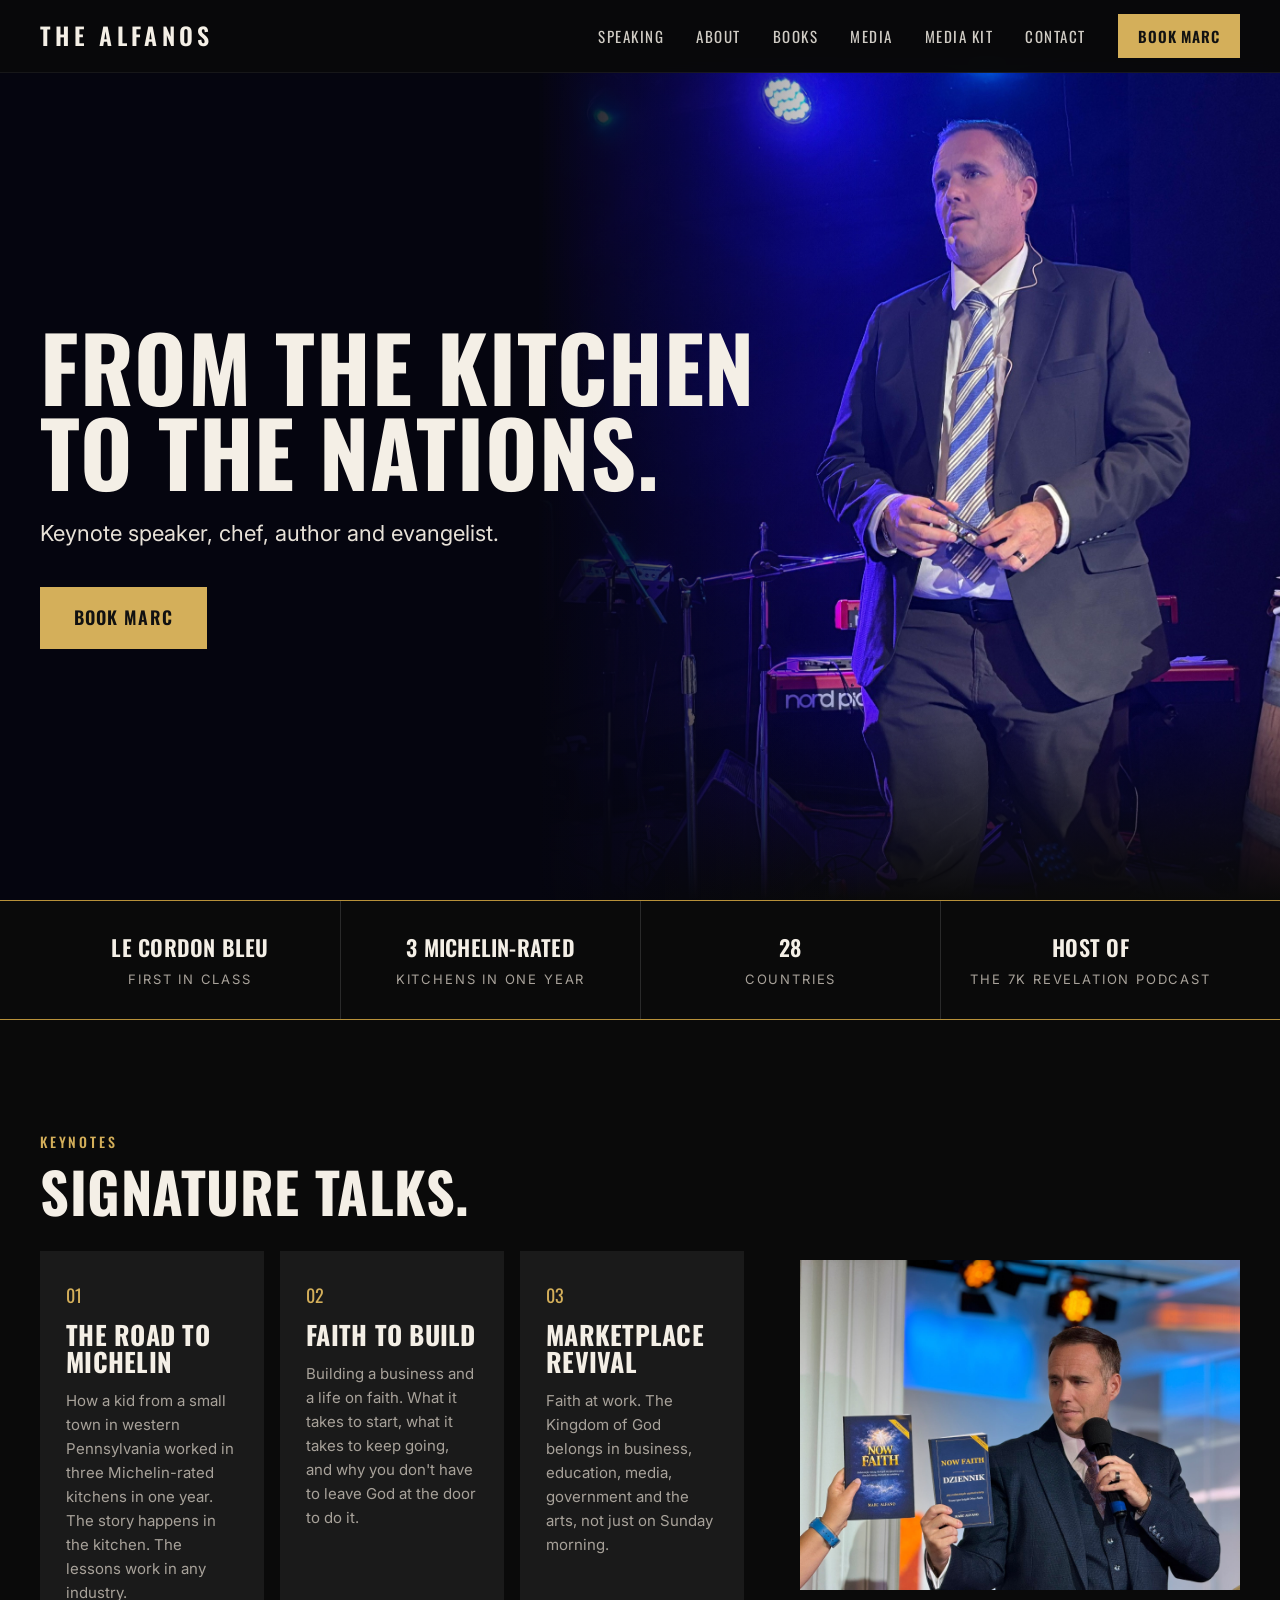
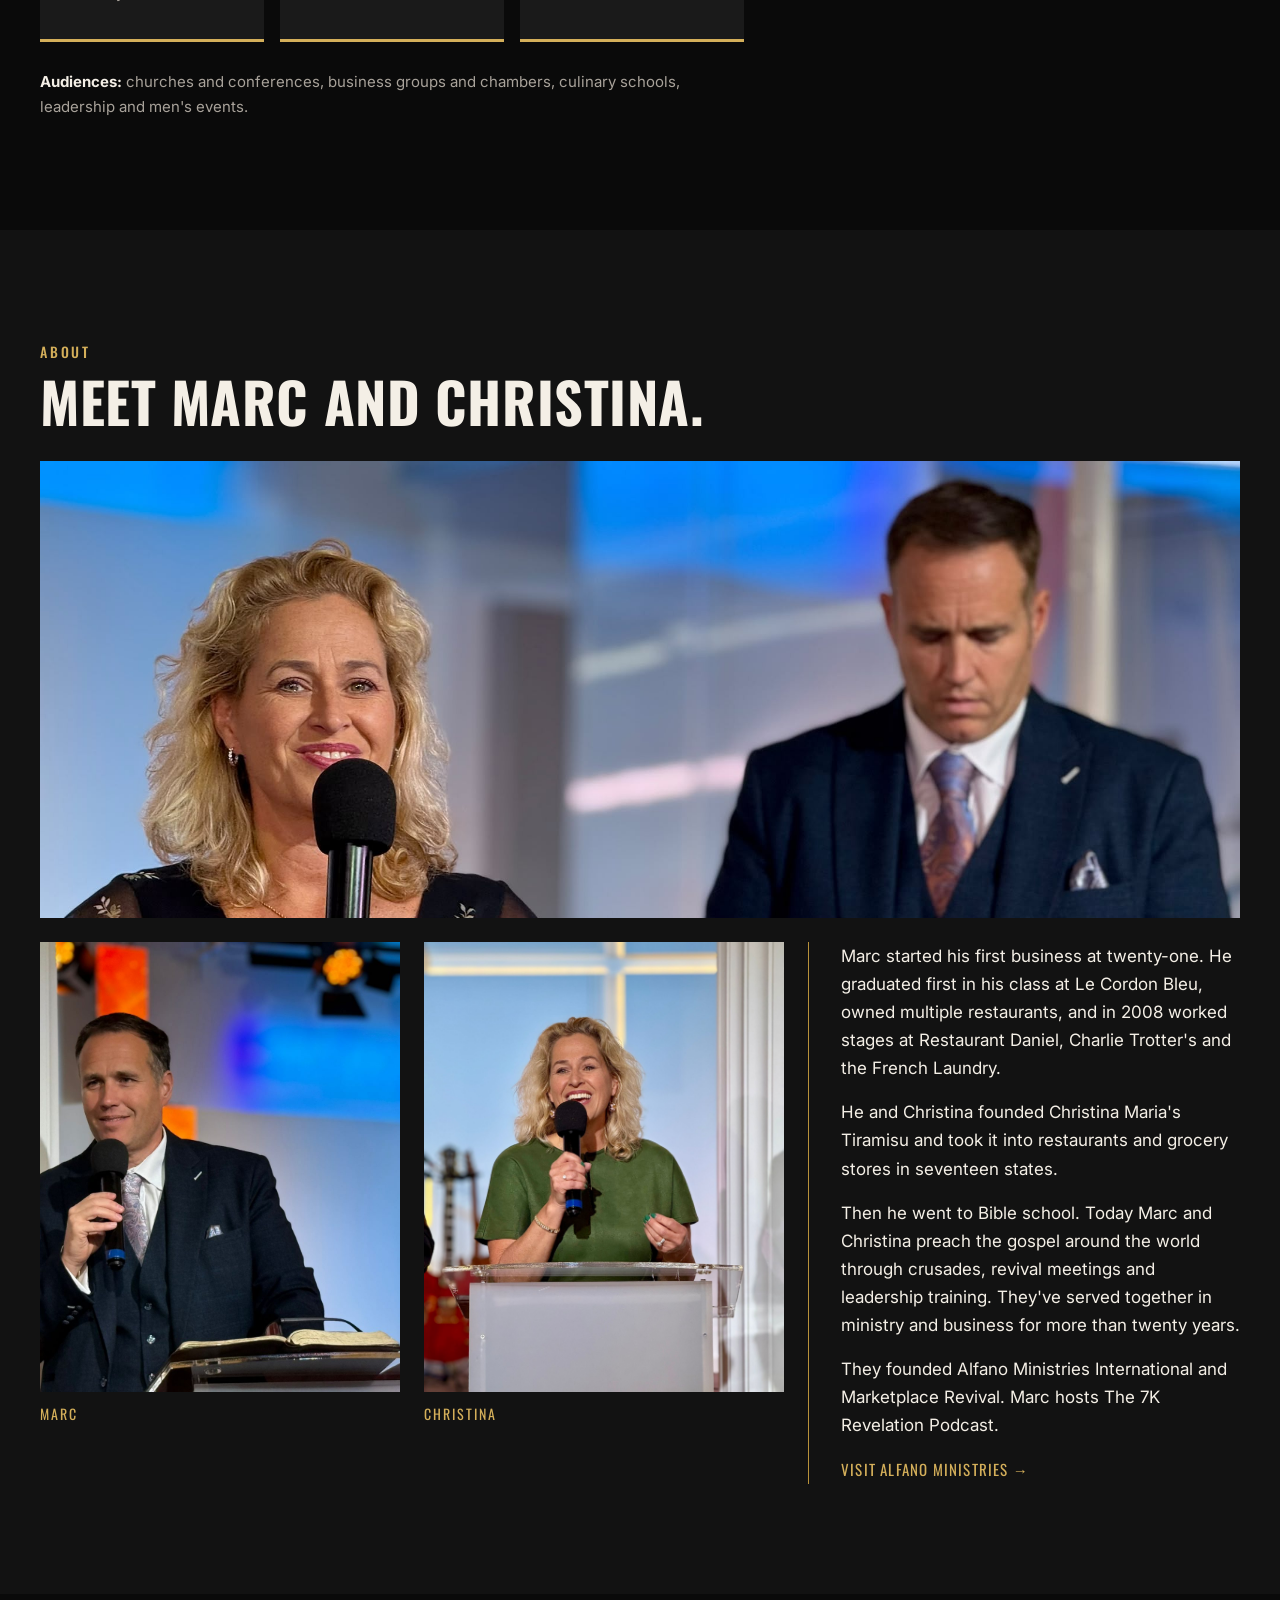
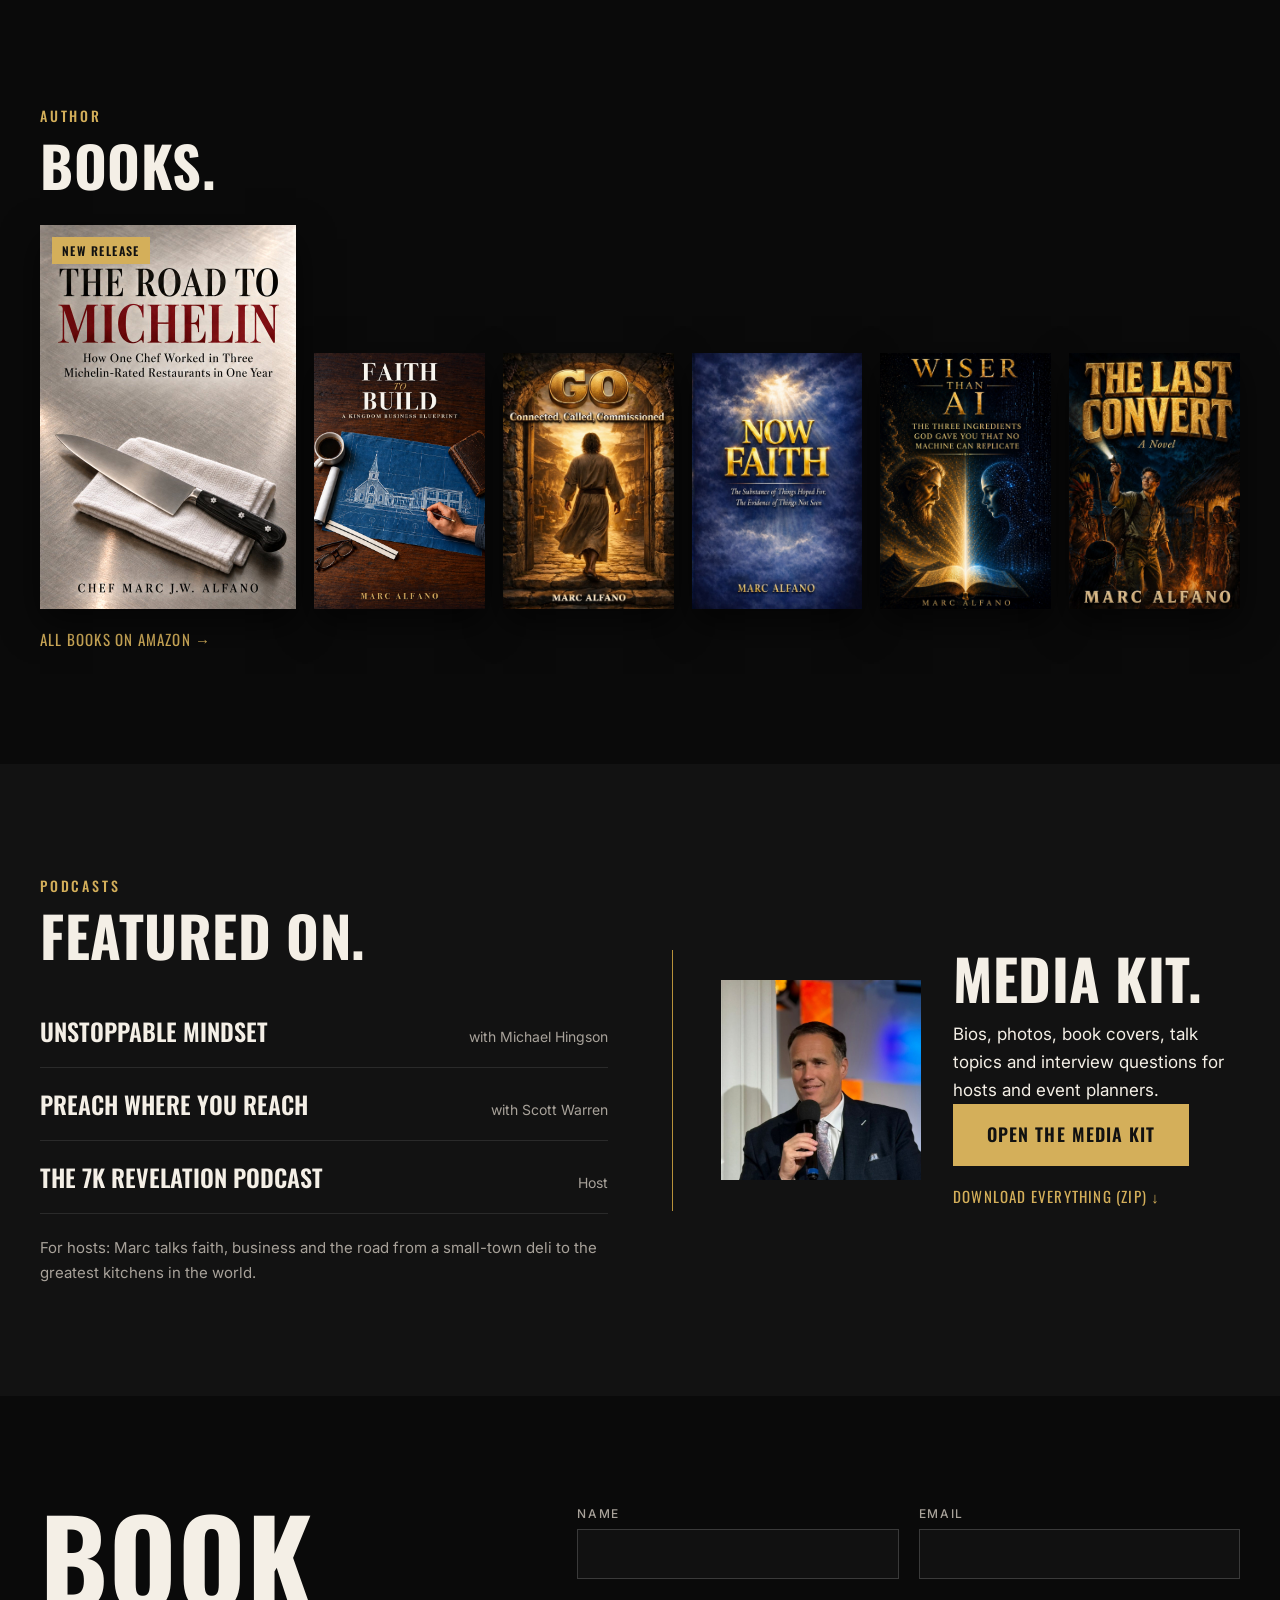
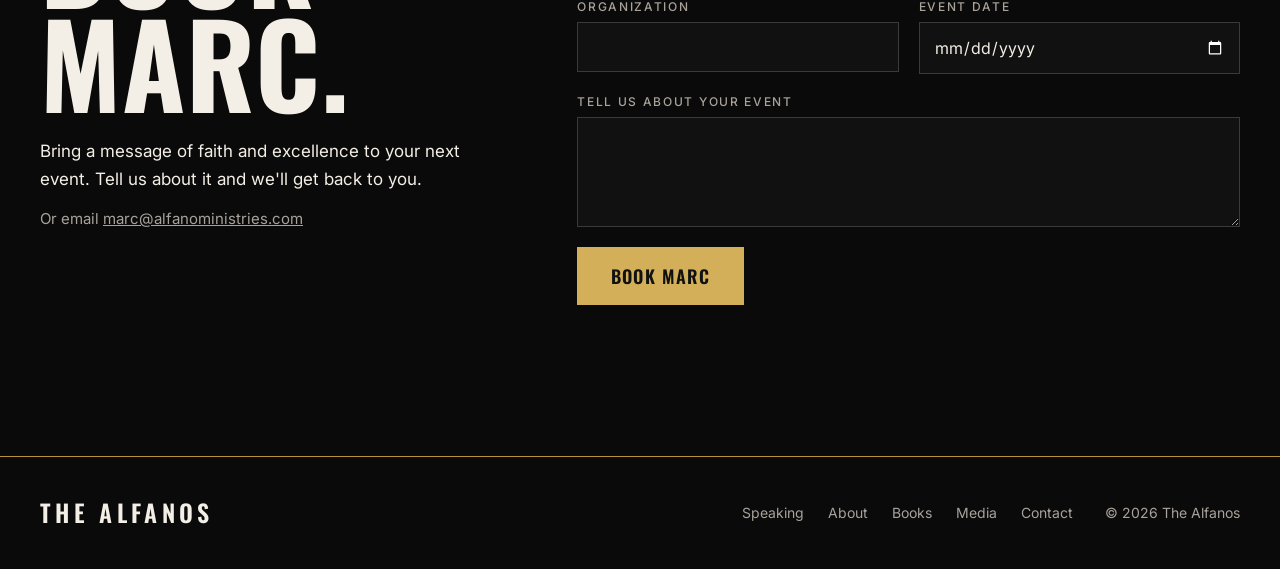
==== index.html @ 5ce508b2 "Add restaurant owner and Christina Maria's Tiramisu to bios, about and speaker sheet" ====
<!doctype html>
<html lang="en">
<head>
<meta charset="utf-8">
<meta name="viewport" content="width=device-width, initial-scale=1">
<title>Marc Alfano | Keynote Speaker, Chef, Author</title>
<meta name="description" content="Marc Alfano is a keynote speaker, Le Cordon Bleu chef, author of The Road to Michelin, and evangelist who has spoken in 28 countries. Book Marc for your next event.">
<meta property="og:title" content="Marc Alfano | Keynote Speaker, Chef, Author">
<meta property="og:description" content="From the kitchen to the nations. Book Marc Alfano for your next event.">
<meta property="og:image" content="https://thealfanos.com/img/hero.jpg">
<meta property="og:type" content="website">
<link rel="icon" href="img/favicon.svg" type="image/svg+xml">
<link rel="preconnect" href="https://fonts.googleapis.com">
<link rel="preconnect" href="https://fonts.gstatic.com" crossorigin>
<link href="https://fonts.googleapis.com/css2?family=Oswald:wght@500;600;700&family=Inter:wght@400;500;600&display=swap" rel="stylesheet">
<link rel="stylesheet" href="css/style.css?v=5">
</head>
<body>

<header class="nav" id="top">
  <div class="wrap nav-row">
    <a href="#top" class="brand">The Alfanos</a>
    <nav class="nav-links" id="navLinks">
      <a href="#speaking">Speaking</a>
      <a href="#about">About</a>
      <a href="#books">Books</a>
      <a href="#media">Media</a>
      <a href="media-kit.html">Media Kit</a>
      <a href="#book">Contact</a>
    </nav>
    <a href="#book" class="btn btn-sm">Book Marc</a>
    <button class="menu" id="menuBtn" aria-label="Open menu" aria-expanded="false"><span></span><span></span><span></span></button>
  </div>
</header>

<section class="hero">
  <div class="hero-bg" role="img" aria-label="Marc Alfano speaking on a blue-lit stage"></div>
  <div class="wrap hero-copy">
    <h1>From the kitchen<br>to the nations.</h1>
    <p>Keynote speaker, chef, author and evangelist.</p>
    <a href="#book" class="btn">Book Marc</a>
  </div>
</section>

<section class="strip">
  <div class="wrap strip-row">
    <div><strong>Le Cordon Bleu</strong><span>First in class</span></div>
    <div><strong>3 Michelin-rated</strong><span>Kitchens in one year</span></div>
    <div><strong>28</strong><span>Countries</span></div>
    <div><strong>Host of</strong><span>The 7K Revelation Podcast</span></div>
  </div>
</section>

<section class="section" id="speaking">
  <div class="wrap talks-grid">
    <div>
      <p class="eyebrow">Keynotes</p>
      <h2>Signature talks.</h2>
      <div class="talks">
        <article class="talk">
          <span class="num">01</span>
          <h3>The Road to Michelin</h3>
          <p>How a kid from a small town in western Pennsylvania worked in three Michelin-rated kitchens in one year. The story happens in the kitchen. The lessons work in any industry.</p>
        </article>
        <article class="talk">
          <span class="num">02</span>
          <h3>Faith to Build</h3>
          <p>Building a business and a life on faith. What it takes to start, what it takes to keep going, and why you don't have to leave God at the door to do it.</p>
        </article>
        <article class="talk">
          <span class="num">03</span>
          <h3>Marketplace Revival</h3>
          <p>Faith at work. The Kingdom of God belongs in business, education, media, government and the arts, not just on Sunday morning.</p>
        </article>
      </div>
      <p class="audiences"><strong>Audiences:</strong> churches and conferences, business groups and chambers, culinary schools, leadership and men's events.</p>
    </div>
    <figure class="talks-photo"><img src="img/glory-now-faith.jpg" alt="Marc Alfano on stage holding his book Now Faith" loading="lazy"></figure>
  </div>
</section>

<section class="section alt" id="about">
  <div class="wrap">
    <p class="eyebrow">About</p>
    <h2>Meet Marc and Christina.</h2>
    <figure class="about-banner"><img src="img/glory-together.jpg" alt="Christina and Marc Alfano on stage together" loading="lazy"></figure>
    <div class="about-grid">
      <figure><img src="img/marc-preaching.jpg" alt="Marc Alfano speaking with a microphone" loading="lazy"><figcaption>Marc</figcaption></figure>
      <figure><img src="img/christina-preaching.jpg" alt="Christina Alfano speaking at a pulpit" loading="lazy"><figcaption>Christina</figcaption></figure>
      <div class="about-copy">
        <p>Marc started his first business at twenty-one. He graduated first in his class at Le Cordon Bleu, owned multiple restaurants, and in 2008 worked stages at Restaurant Daniel, Charlie Trotter's and the French Laundry.</p>
        <p>He and Christina founded Christina Maria's Tiramisu and took it into restaurants and grocery stores in seventeen states.</p>
        <p>Then he went to Bible school. Today Marc and Christina preach the gospel around the world through crusades, revival meetings and leadership training. They've served together in ministry and business for more than twenty years.</p>
        <p>They founded Alfano Ministries International and Marketplace Revival. Marc hosts The 7K Revelation Podcast.</p>
        <a href="https://alfanoministries.com" class="link">Visit Alfano Ministries &rarr;</a>
      </div>
    </div>
  </div>
</section>

<section class="section" id="books">
  <div class="wrap">
    <p class="eyebrow">Author</p>
    <h2>Books.</h2>
    <div class="books">
      <a class="book feature" href="https://alfanoministries.com/michelin.html">
        <img src="img/michelin-cover.jpg" alt="The Road to Michelin book cover" loading="lazy">
        <span class="book-tag">New release</span>
      </a>
      <a class="book" href="https://www.amazon.com/author/marcalfanoauthor"><img src="img/faith-to-build-cover.jpg?v=1794094358" alt="Faith to Build book cover" loading="lazy"></a>
      <a class="book" href="https://www.amazon.com/author/marcalfanoauthor"><img src="img/go-cover.jpg" alt="GO book cover" loading="lazy"></a>
      <a class="book" href="https://www.amazon.com/author/marcalfanoauthor"><img src="img/now-faith-cover.jpg" alt="Now Faith book cover" loading="lazy"></a>
      <a class="book" href="https://www.amazon.com/author/marcalfanoauthor"><img src="img/wiser-than-ai-cover.jpg" alt="Wiser Than AI book cover" loading="lazy"></a>
      <a class="book" href="https://www.amazon.com/author/marcalfanoauthor"><img src="img/the-last-convert-cover.jpg" alt="The Last Convert book cover" loading="lazy"></a>
    </div>
    <a href="https://www.amazon.com/author/marcalfanoauthor" class="link">All books on Amazon &rarr;</a>
  </div>
</section>

<section class="section alt" id="media">
  <div class="wrap media-grid">
    <div>
      <p class="eyebrow">Podcasts</p>
      <h2>Featured on.</h2>
      <ul class="shows">
        <li><strong>Unstoppable Mindset</strong><span>with Michael Hingson</span></li>
        <li><strong>Preach Where You Reach</strong><span>with Scott Warren</span></li>
        <li><strong>The 7K Revelation Podcast</strong><span>Host</span></li>
      </ul>
      <p class="muted">For hosts: Marc talks faith, business and the road from a small-town deli to the greatest kitchens in the world.</p>
    </div>
    <div class="kit">
      <img src="img/headshot.jpg" alt="Marc Alfano headshot" loading="lazy">
      <div>
        <h2>Media kit.</h2>
        <p>Bios, photos, book covers, talk topics and interview questions for hosts and event planners.</p>
        <a href="media-kit.html" class="btn">Open the media kit</a><br>
        <a href="downloads/Marc-Alfano-Media-Kit.zip" class="link" download>Download everything (ZIP) &darr;</a>
      </div>
    </div>
  </div>
</section>

<section class="section" id="book">
  <div class="wrap book-grid">
    <div>
      <h2 class="big">Book<br>Marc.</h2>
      <p>Bring a message of faith and excellence to your next event. Tell us about it and we'll get back to you.</p>
      <p class="muted">Or email <a href="mailto:marc@alfanoministries.com">marc@alfanoministries.com</a></p>
    </div>
    <form id="bookForm" class="form" novalidate>
      <label>Name<input name="name" required autocomplete="name"></label>
      <label>Email<input name="email" type="email" required autocomplete="email"></label>
      <label>Organization<input name="organization" autocomplete="organization"></label>
      <label>Event date<input name="event_date" type="date"></label>
      <label class="full">Tell us about your event<textarea name="message" rows="4" required></textarea></label>
      <input type="text" name="_honey" class="hp" tabindex="-1" autocomplete="off" aria-hidden="true">
      <button class="btn" type="submit">Book Marc</button>
      <p class="form-status" id="formStatus" role="status"></p>
    </form>
  </div>
</section>

<footer class="footer">
  <div class="wrap footer-row">
    <a href="#top" class="brand">The Alfanos</a>
    <nav><a href="#speaking">Speaking</a><a href="#about">About</a><a href="#books">Books</a><a href="#media">Media</a><a href="#book">Contact</a></nav>
    <p>&copy; 2026 The Alfanos</p>
  </div>
</footer>

<script src="js/main.js?v=1794094358"></script>
</body>
</html>
---- css/style.css ----
:root {
  --bg: #0a0a0a;
  --bg-alt: #121212;
  --card: #1a1a1a;
  --line: #2a2a2a;
  --gold: #d4af5a;
  --gold-deep: #b8913a;
  --text: #f4efe6;
  --muted: #a8a29a;
  --head: "Oswald", "Arial Narrow", sans-serif;
  --body: "Inter", system-ui, -apple-system, sans-serif;
}
* { box-sizing: border-box; margin: 0; padding: 0; }
html { scroll-behavior: smooth; }
body { background: var(--bg); color: var(--text); font: 400 17px/1.65 var(--body); -webkit-font-smoothing: antialiased; }
img { display: block; max-width: 100%; }
a { color: inherit; }
.wrap { width: min(1200px, 100% - 48px); margin: 0 auto; }

h1, h2, h3, .brand, .btn, .eyebrow, .strip strong { font-family: var(--head); text-transform: uppercase; letter-spacing: .01em; }
h2 { font-size: clamp(36px, 5vw, 56px); line-height: 1; font-weight: 700; margin-bottom: 32px; }
.eyebrow { color: var(--gold); font-size: 14px; letter-spacing: .2em; font-weight: 500; margin-bottom: 10px; }
.muted { color: var(--muted); font-size: 15px; }
.link { color: var(--gold); font-family: var(--head); text-transform: uppercase; letter-spacing: .08em; font-size: 15px; text-decoration: none; display: inline-block; margin-top: 18px; }
.link:hover { color: var(--text); }

.btn { display: inline-block; background: var(--gold); color: #111; border: 0; padding: 16px 34px; font-size: 18px; font-weight: 600; letter-spacing: .06em; text-decoration: none; cursor: pointer; transition: background .2s; }
.btn:hover { background: #e6c374; }
.btn-sm { padding: 10px 20px; font-size: 15px; }

/* Nav */
.nav { position: fixed; inset: 0 0 auto; z-index: 50; background: rgba(10,10,10,.82); backdrop-filter: blur(10px); border-bottom: 1px solid rgba(255,255,255,.06); }
.nav-row { display: flex; align-items: center; gap: 32px; height: 72px; }
.brand { font-size: 24px; font-weight: 600; letter-spacing: .18em; text-decoration: none; margin-right: auto; }
.nav-links { display: flex; gap: 32px; }
.nav-links a { font-family: var(--head); text-transform: uppercase; letter-spacing: .1em; font-size: 15px; text-decoration: none; color: var(--text); opacity: .85; }
.nav-links a:hover { opacity: 1; color: var(--gold); }
.menu { display: none; background: none; border: 0; width: 32px; cursor: pointer; }
.menu span { display: block; height: 2px; background: var(--text); margin: 6px 0; }

/* Hero */
.hero { position: relative; min-height: clamp(640px, 100vh, 980px); display: flex; align-items: center; overflow: hidden; }
.hero { background: #05050f; }
.hero-bg { position: absolute; inset: 72px 0 0 42%; background: url("../img/hero.jpg") 45% 0% / cover no-repeat; }
.hero-bg::after { content: ""; position: absolute; inset: 0; background: linear-gradient(90deg, #05050f 0%, rgba(5,5,15,.55) 22%, rgba(5,5,15,0) 45%), linear-gradient(0deg, var(--bg) 0%, transparent 25%); }
.hero-copy { position: relative; padding-top: 72px; }
.hero h1 { font-size: clamp(52px, 7vw, 100px); line-height: .95; font-weight: 700; max-width: 9em; }
.hero p { font-size: clamp(18px, 2vw, 22px); margin: 22px 0 36px; color: #e8e2d8; }

/* Strip */
.strip { border-top: 1px solid var(--gold-deep); border-bottom: 1px solid var(--gold-deep); background: var(--bg); }
.strip-row { display: grid; grid-template-columns: repeat(4, 1fr); }
.strip-row div { padding: 28px 16px; text-align: center; border-left: 1px solid var(--line); }
.strip-row div:first-child { border-left: 0; }
.strip strong { display: block; font-size: 22px; font-weight: 600; }
.strip span { display: block; font-size: 13px; letter-spacing: .14em; text-transform: uppercase; color: var(--muted); margin-top: 4px; }

/* Sections */
.section { padding: 110px 0; }
.alt { background: var(--bg-alt); }

.talks-grid { display: grid; grid-template-columns: 1.6fr 1fr; gap: 56px; align-items: center; }
.talks { display: grid; grid-template-columns: repeat(3, 1fr); gap: 16px; }
.talk { background: var(--card); padding: 30px 26px 34px; border-bottom: 3px solid var(--gold); }
.talk .num { color: var(--gold); font-family: var(--head); font-size: 18px; }
.talk h3 { font-size: 26px; line-height: 1.05; margin: 10px 0 14px; }
.talk p { color: var(--muted); font-size: 15px; line-height: 1.6; }
.audiences { margin-top: 28px; color: var(--muted); font-size: 15px; }
.audiences strong { color: var(--text); }
.talks-photo img { width: 100%; aspect-ratio: 4 / 3; object-fit: cover; object-position: center; }
.about-banner { margin-bottom: 24px; }
.about-banner img { width: 100%; aspect-ratio: 21 / 8; object-fit: cover; object-position: center 35%; }

.about-grid { display: grid; grid-template-columns: 1fr 1fr 1.2fr; gap: 24px; align-items: start; }
.about-grid figure img { width: 100%; aspect-ratio: 4 / 5; object-fit: cover; }
.about-grid figure:first-child img { object-position: 30% center; }
.about-grid figcaption { font-family: var(--head); text-transform: uppercase; letter-spacing: .14em; color: var(--gold); font-size: 14px; margin-top: 10px; }
.about-copy { border-left: 1px solid var(--gold-deep); padding-left: 32px; }
.about-copy p + p { margin-top: 16px; }

.books { display: grid; grid-template-columns: 1.5fr repeat(5, 1fr); gap: 18px; align-items: end; }
.book { position: relative; transition: transform .25s; }
.book:hover { transform: translateY(-6px); }
.book img { width: 100%; aspect-ratio: 2 / 3; object-fit: cover; box-shadow: 0 14px 34px rgba(0,0,0,.6); }
.book-tag { position: absolute; top: 12px; left: 12px; background: var(--gold); color: #111; font: 600 12px var(--head); letter-spacing: .12em; text-transform: uppercase; padding: 5px 10px; }

.media-grid { display: grid; grid-template-columns: 1fr 1fr; gap: 64px; align-items: center; }
.shows { list-style: none; margin-bottom: 22px; }
.shows li { padding: 18px 0; border-bottom: 1px solid var(--line); display: flex; justify-content: space-between; gap: 16px; align-items: baseline; }
.shows strong { font: 600 24px var(--head); text-transform: uppercase; }
.shows span { color: var(--muted); font-size: 14px; text-align: right; }
.kit { display: grid; grid-template-columns: 200px 1fr; gap: 32px; align-items: center; border-left: 1px solid var(--gold-deep); padding-left: 48px; }
.kit img { width: 200px; aspect-ratio: 1; object-fit: cover; }
.kit h2 { margin-bottom: 14px; }

.book-grid { display: grid; grid-template-columns: 1fr 1.4fr; gap: 64px; }
.big { font-size: clamp(64px, 9vw, 120px); line-height: .9; margin-bottom: 24px; }
.book-grid p + p { margin-top: 14px; }
.form { display: grid; grid-template-columns: 1fr 1fr; gap: 20px; }
.form label { font: 500 12px var(--body); letter-spacing: .14em; text-transform: uppercase; color: var(--muted); display: flex; flex-direction: column; gap: 8px; }
.form .full { grid-column: 1 / -1; }
.form input, .form textarea { background: #111; border: 1px solid #3a3a3a; color: var(--text); font: 16px var(--body); padding: 14px; border-radius: 0; color-scheme: dark; }
.form input:focus, .form textarea:focus { outline: 2px solid var(--gold); outline-offset: -1px; border-color: transparent; }
.form .btn { justify-self: start; }
.form-status { grid-column: 1 / -1; font-size: 15px; min-height: 1.4em; }
.hp { position: absolute; left: -9999px; }

.footer { border-top: 1px solid var(--gold-deep); padding: 36px 0; }
.footer-row { display: flex; align-items: center; gap: 32px; flex-wrap: wrap; }
.footer nav { display: flex; gap: 24px; margin-left: auto; }
.footer nav a, .footer p { font-size: 14px; color: var(--muted); text-decoration: none; }
.footer nav a:hover { color: var(--gold); }

/* Tablet */
@media (max-width: 1000px) {
  .talks-grid, .media-grid, .book-grid { grid-template-columns: 1fr; }
  .talks-photo img { aspect-ratio: 4 / 3; object-position: center; }
  .about-grid { grid-template-columns: 1fr 1fr; }
  .about-copy { grid-column: 1 / -1; border-left: 0; padding-left: 0; }
  .books { grid-template-columns: repeat(3, 1fr); }
  .book.feature { grid-column: span 3; max-width: 320px; }
  .kit { border-left: 0; padding-left: 0; }
}

/* Phone */
@media (max-width: 760px) {
  .wrap { width: calc(100% - 32px); }
  .nav-links { display: none; position: absolute; top: 72px; left: 0; right: 0; flex-direction: column; gap: 0; background: #0a0a0a; border-bottom: 1px solid var(--line); }
  .nav-links.open { display: flex; }
  .nav-links a { padding: 16px 24px; border-top: 1px solid var(--line); }
  .menu { display: block; }
  .nav-row { gap: 16px; }
  .brand { font-size: 20px; letter-spacing: .12em; }
  .hero { min-height: clamp(600px, 92vh, 860px); align-items: flex-end; padding-bottom: 56px; }
  .hero-bg { inset: 72px 0 0 0; background-position: 62% 0%; }
  .hero-bg::after { background: linear-gradient(0deg, rgba(5,5,12,.97) 0%, rgba(5,5,12,.75) 45%, rgba(5,5,12,.1) 75%); }
  .strip-row { grid-template-columns: 1fr 1fr; }
  .strip-row div:nth-child(3) { border-left: 0; }
  .strip-row div:nth-child(n+3) { border-top: 1px solid var(--line); }
  .section { padding: 72px 0; }
  .talks { grid-template-columns: 1fr; }
  .about-grid { grid-template-columns: 1fr 1fr; gap: 12px; }
  .books { grid-template-columns: 1fr 1fr; gap: 14px; }
  .book.feature { grid-column: span 2; max-width: 260px; }
  .kit { grid-template-columns: 1fr; }
  .kit img { width: 160px; }
  .form { grid-template-columns: 1fr; }
  .shows li { flex-direction: column; gap: 2px; }
  .shows span { text-align: left; }
  .footer nav { margin-left: 0; flex-wrap: wrap; }
}

/* Media kit page */
.kit-hero { padding: 170px 0 70px; border-bottom: 1px solid var(--gold-deep); }
.kit-hero h1 { font-size: clamp(56px, 9vw, 110px); line-height: .95; font-weight: 700; }
.lead { font-size: 20px; color: #e8e2d8; max-width: 40em; margin: 18px 0 32px; }
.kit-actions { display: flex; gap: 16px; flex-wrap: wrap; }
.btn-ghost { background: transparent; color: var(--gold); border: 1px solid var(--gold); }
.btn-ghost:hover { background: var(--gold); color: #111; }
.kit-section h2 { margin-bottom: 12px; }
.kit-section .muted { margin-bottom: 28px; }
.bio { background: var(--card); padding: 26px 30px; margin-bottom: 16px; border-left: 3px solid var(--gold); }
.bio header { display: flex; justify-content: space-between; align-items: center; margin-bottom: 12px; gap: 16px; }
.bio h3 { font-size: 20px; color: var(--gold); }
.bio p + p { margin-top: 14px; }
.copy { background: transparent; color: var(--text); border: 1px solid #444; font: 500 13px var(--body); letter-spacing: .1em; text-transform: uppercase; padding: 8px 16px; cursor: pointer; }
.copy:hover { border-color: var(--gold); color: var(--gold); }
.photo-grid { display: grid; grid-template-columns: repeat(auto-fill, minmax(220px, 1fr)); gap: 16px; }
.cover-grid { display: grid; grid-template-columns: repeat(auto-fill, minmax(150px, 1fr)); gap: 18px; }
.photo-grid a, .cover-grid a { text-decoration: none; display: block; }
.photo-grid img { width: 100%; aspect-ratio: 4 / 5; object-fit: cover; transition: opacity .2s; }
.cover-grid img { width: 100%; aspect-ratio: 2 / 3; object-fit: cover; transition: opacity .2s; }
.photo-grid a:hover img, .cover-grid a:hover img { opacity: .8; }
.photo-grid span, .cover-grid span { display: block; font-size: 13px; color: var(--muted); margin-top: 8px; }
.photo-grid span::after, .cover-grid span::after { content: "  \2193"; color: var(--gold); }
.two-col { display: grid; grid-template-columns: 1fr 1.3fr; gap: 64px; }
.topic-list { list-style: none; margin-top: 20px; }
.topic-list li { padding: 18px 0; border-bottom: 1px solid var(--line); color: var(--muted); font-size: 15px; }
.topic-list strong { display: block; font: 600 22px var(--head); text-transform: uppercase; color: var(--text); margin-bottom: 4px; }
.q-list { margin: 20px 0 0 22px; color: #ddd6cc; }
.q-list li { padding: 7px 0 7px 6px; font-size: 16px; }
.q-list li::marker { color: var(--gold); font-family: var(--head); }
.kit-contact p { margin-bottom: 10px; }
.kit-contact .btn { margin-top: 16px; }
@media (max-width: 1000px) { .two-col { grid-template-columns: 1fr; } }
@media (max-width: 760px) { .kit-hero { padding: 120px 0 50px; } .bio { padding: 20px; } }

@media (max-width: 760px) { .about-banner img { aspect-ratio: 4 / 3; } }
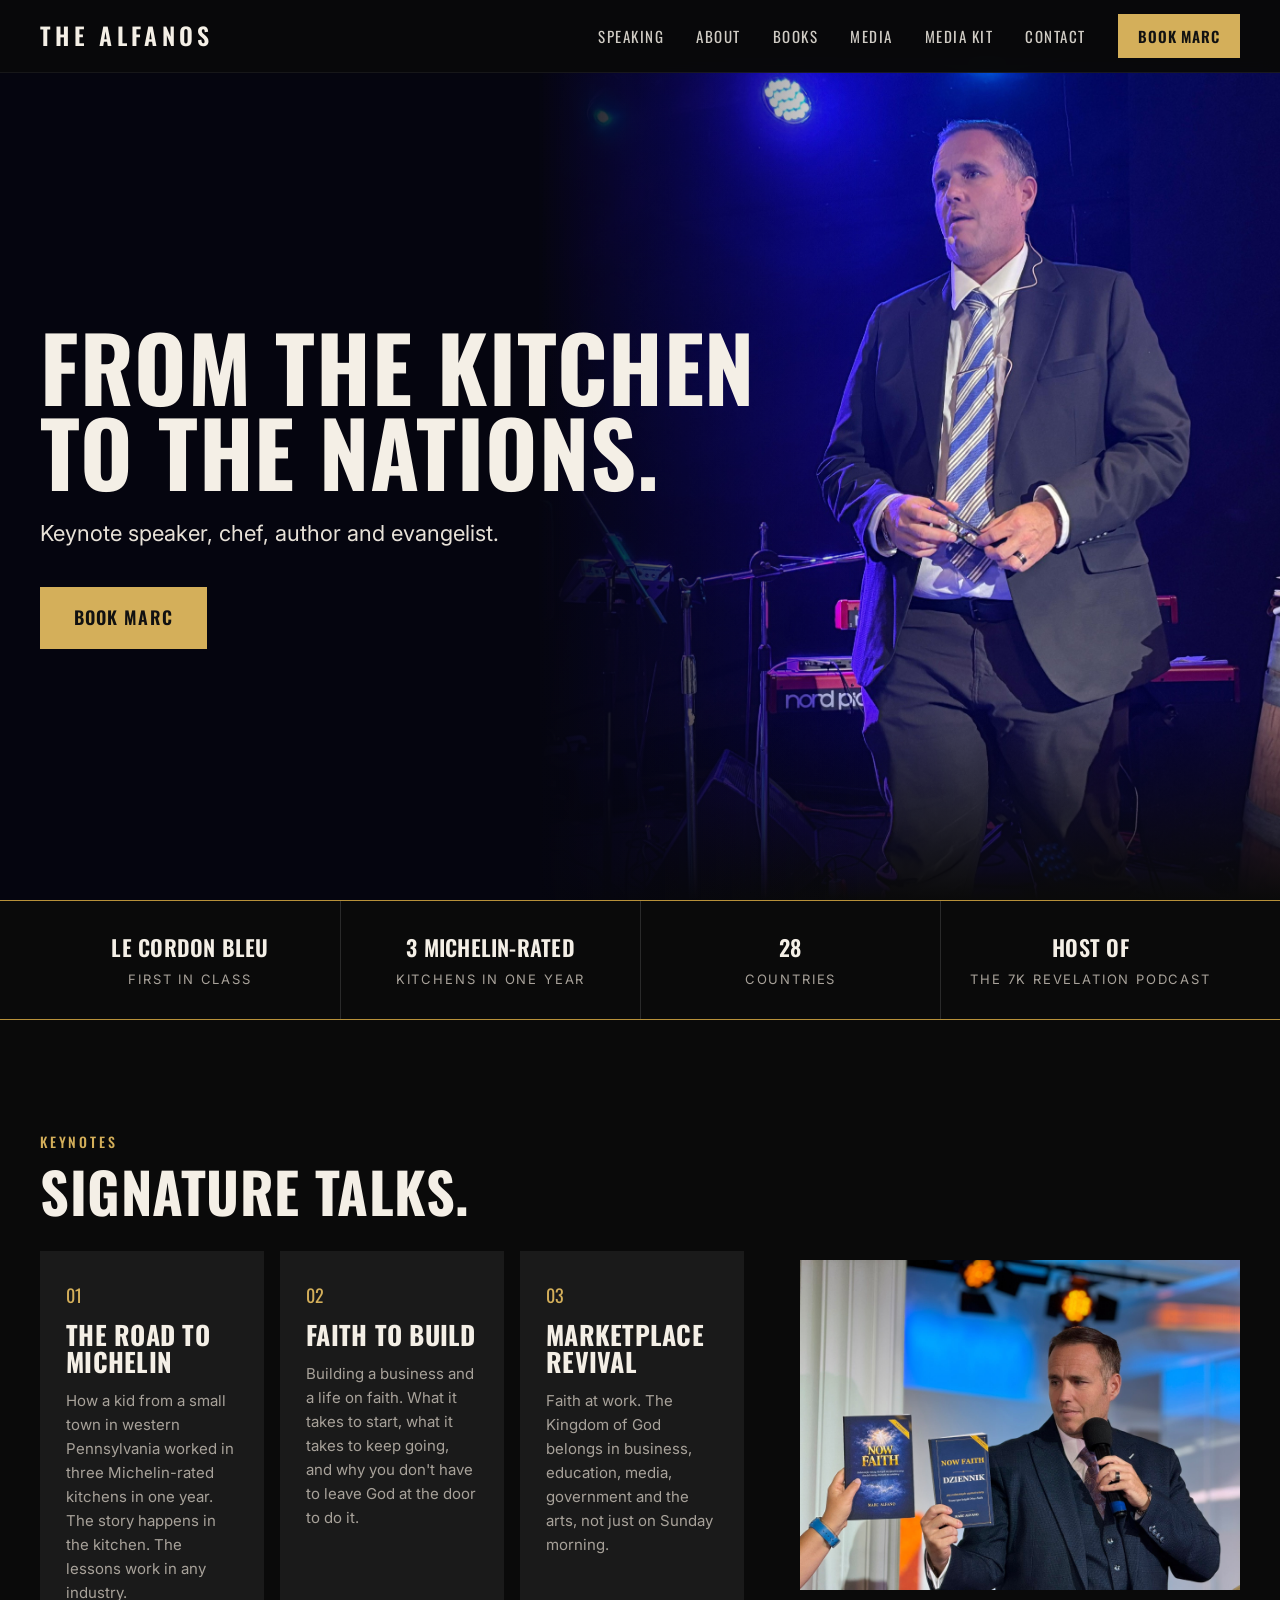
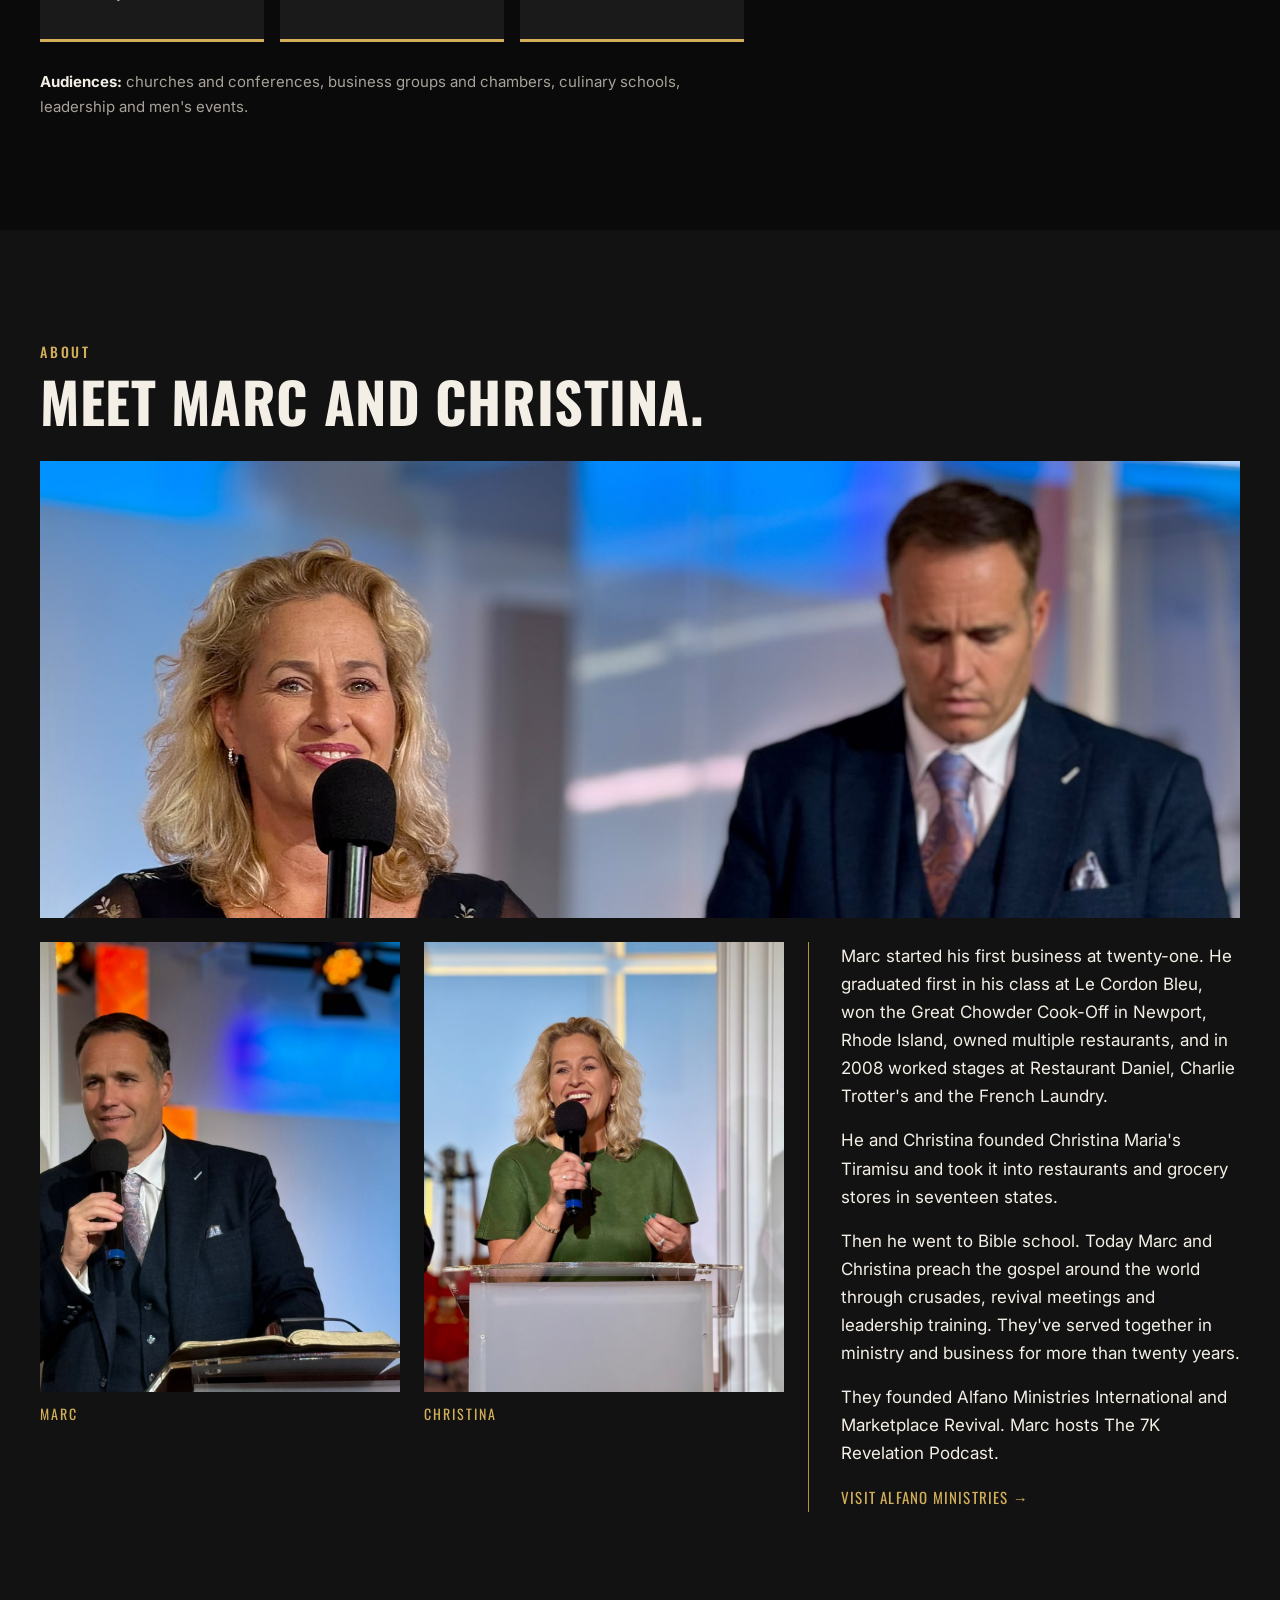
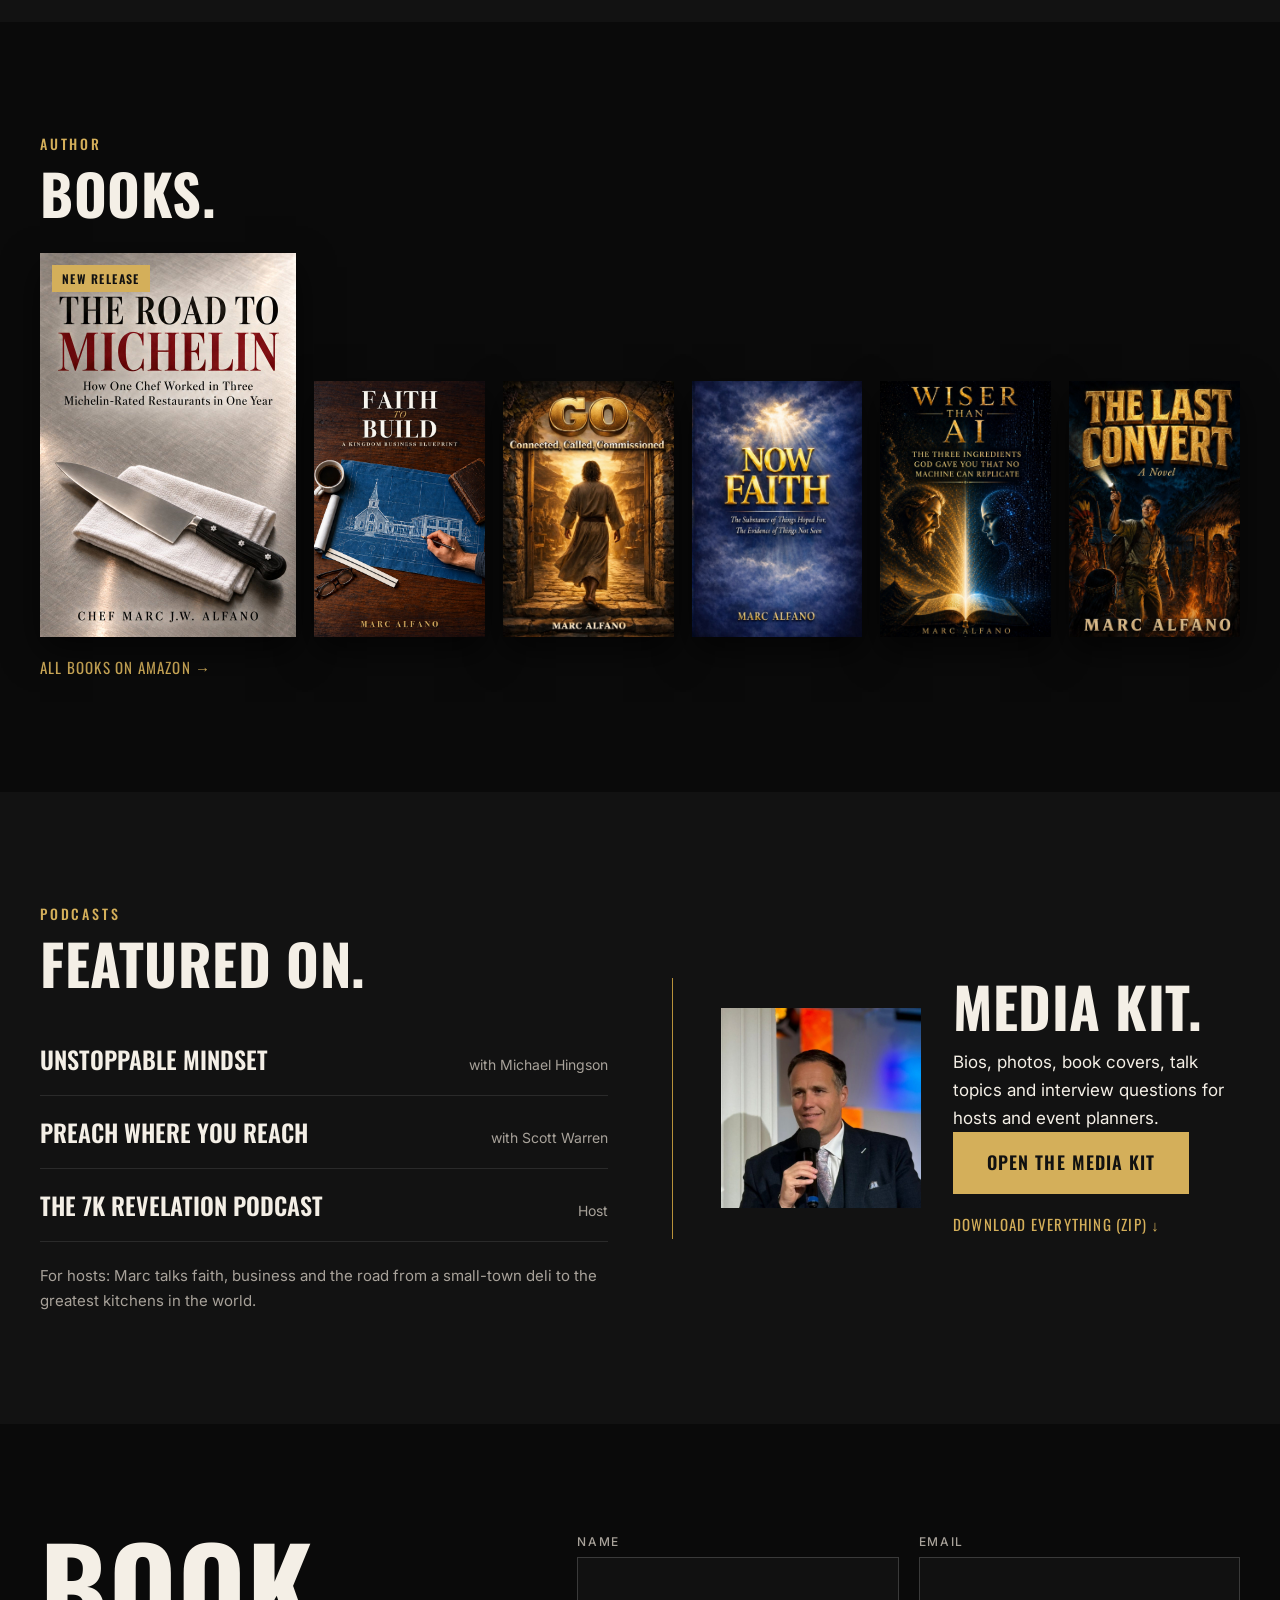
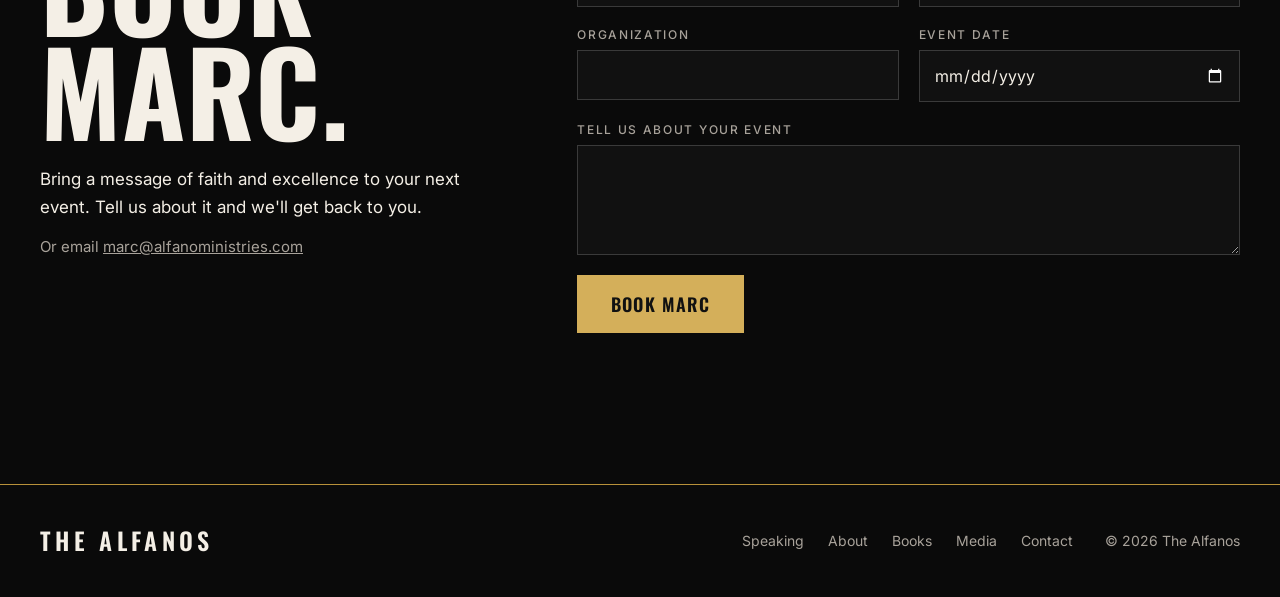
==== commit 2debd0f2: "Add Great Chowder Cook-Off win to bios, about and speaker sheet" ====
--- a/index.html
+++ b/index.html
@@ -88,7 +88,7 @@
       <figure><img src="img/marc-preaching.jpg" alt="Marc Alfano speaking with a microphone" loading="lazy"><figcaption>Marc</figcaption></figure>
       <figure><img src="img/christina-preaching.jpg" alt="Christina Alfano speaking at a pulpit" loading="lazy"><figcaption>Christina</figcaption></figure>
       <div class="about-copy">
-        <p>Marc started his first business at twenty-one. He graduated first in his class at Le Cordon Bleu, owned multiple restaurants, and in 2008 worked stages at Restaurant Daniel, Charlie Trotter's and the French Laundry.</p>
+        <p>Marc started his first business at twenty-one. He graduated first in his class at Le Cordon Bleu, won the Great Chowder Cook-Off in Newport, Rhode Island, owned multiple restaurants, and in 2008 worked stages at Restaurant Daniel, Charlie Trotter's and the French Laundry.</p>
         <p>He and Christina founded Christina Maria's Tiramisu and took it into restaurants and grocery stores in seventeen states.</p>
         <p>Then he went to Bible school. Today Marc and Christina preach the gospel around the world through crusades, revival meetings and leadership training. They've served together in ministry and business for more than twenty years.</p>
         <p>They founded Alfano Ministries International and Marketplace Revival. Marc hosts The 7K Revelation Podcast.</p>
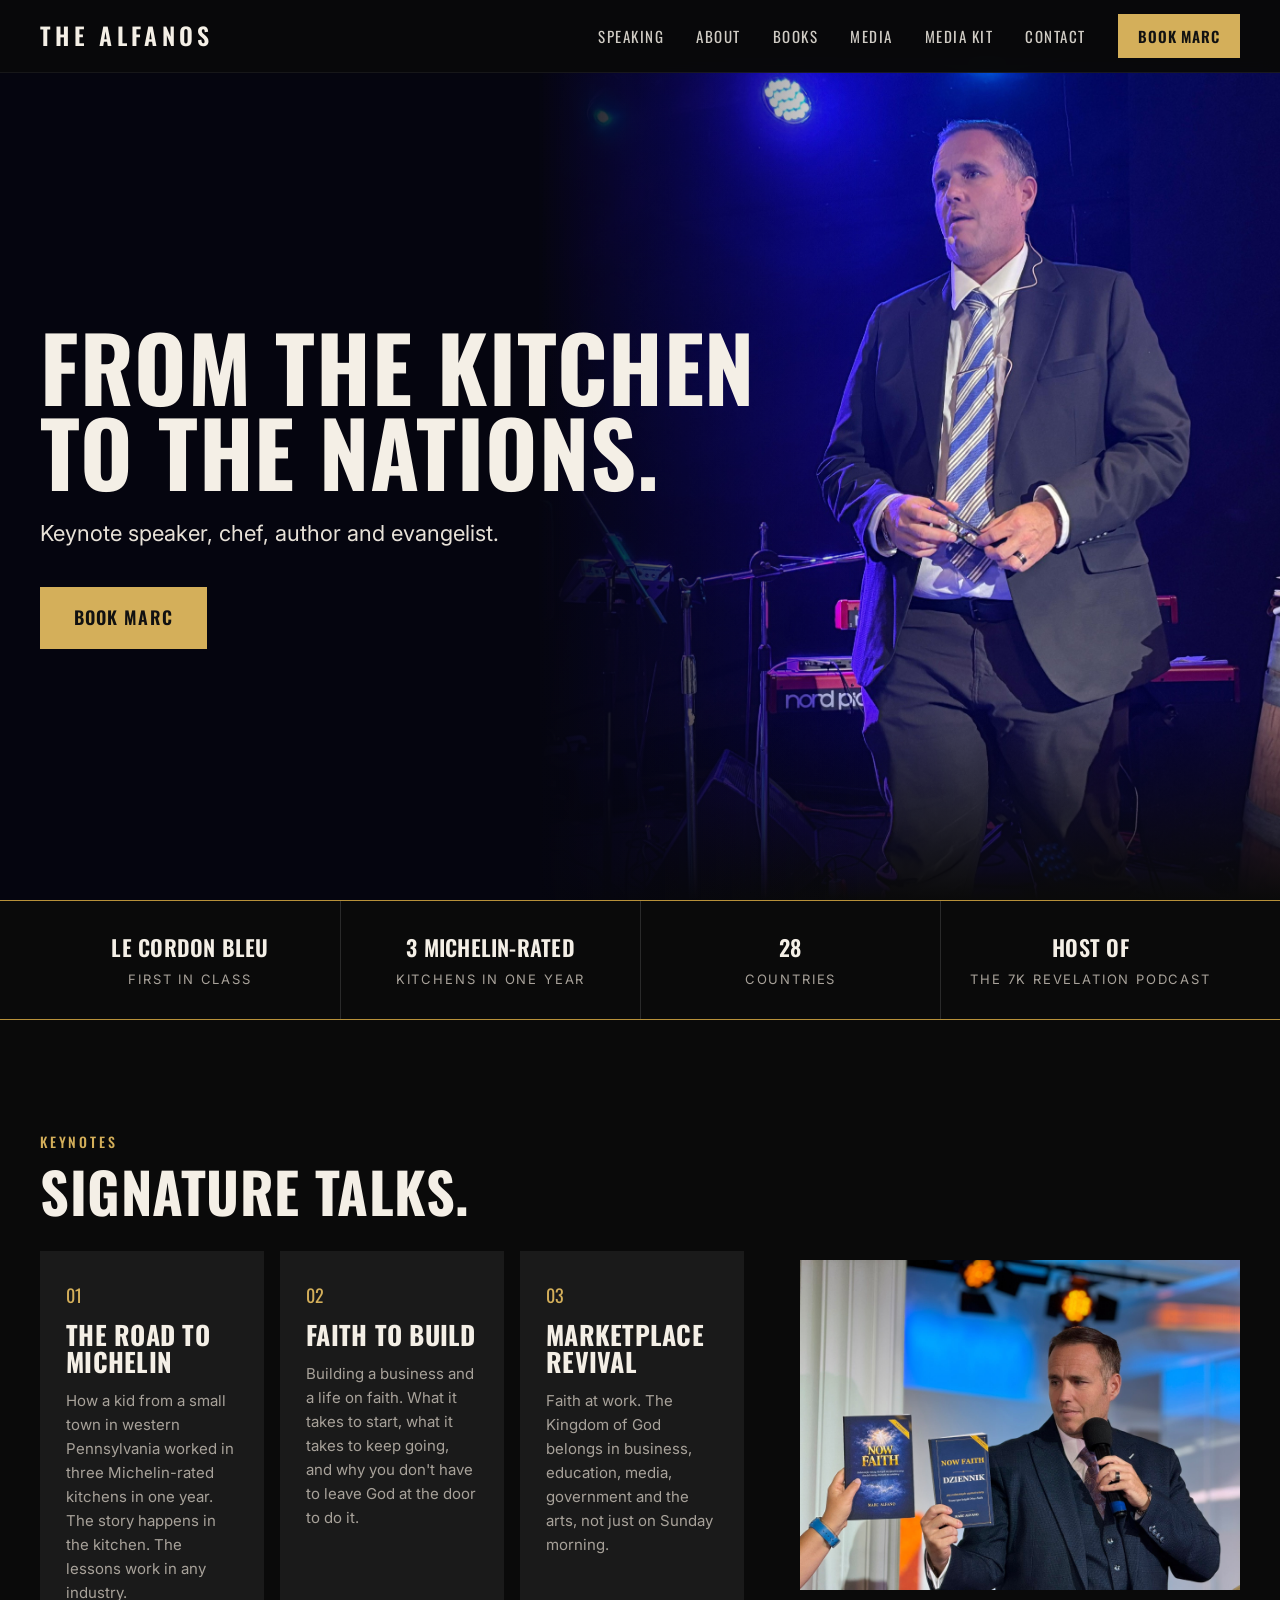
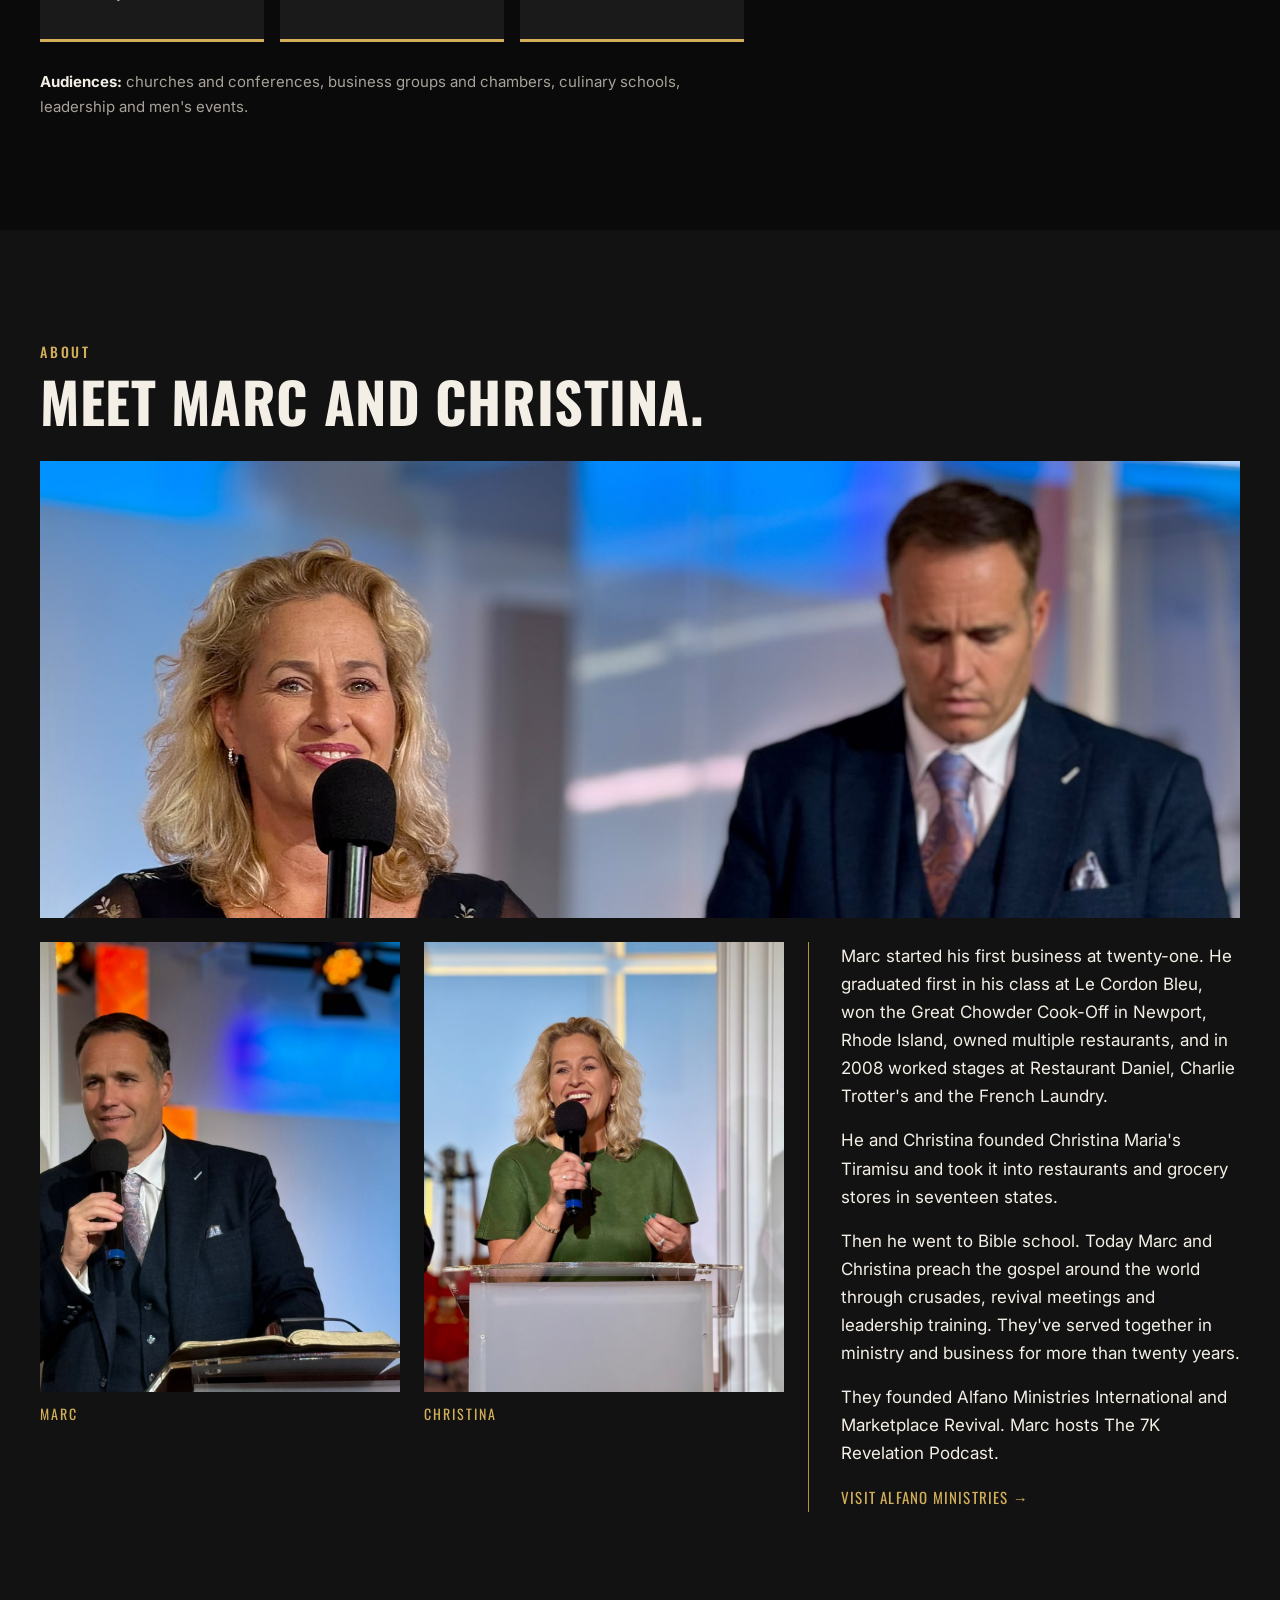
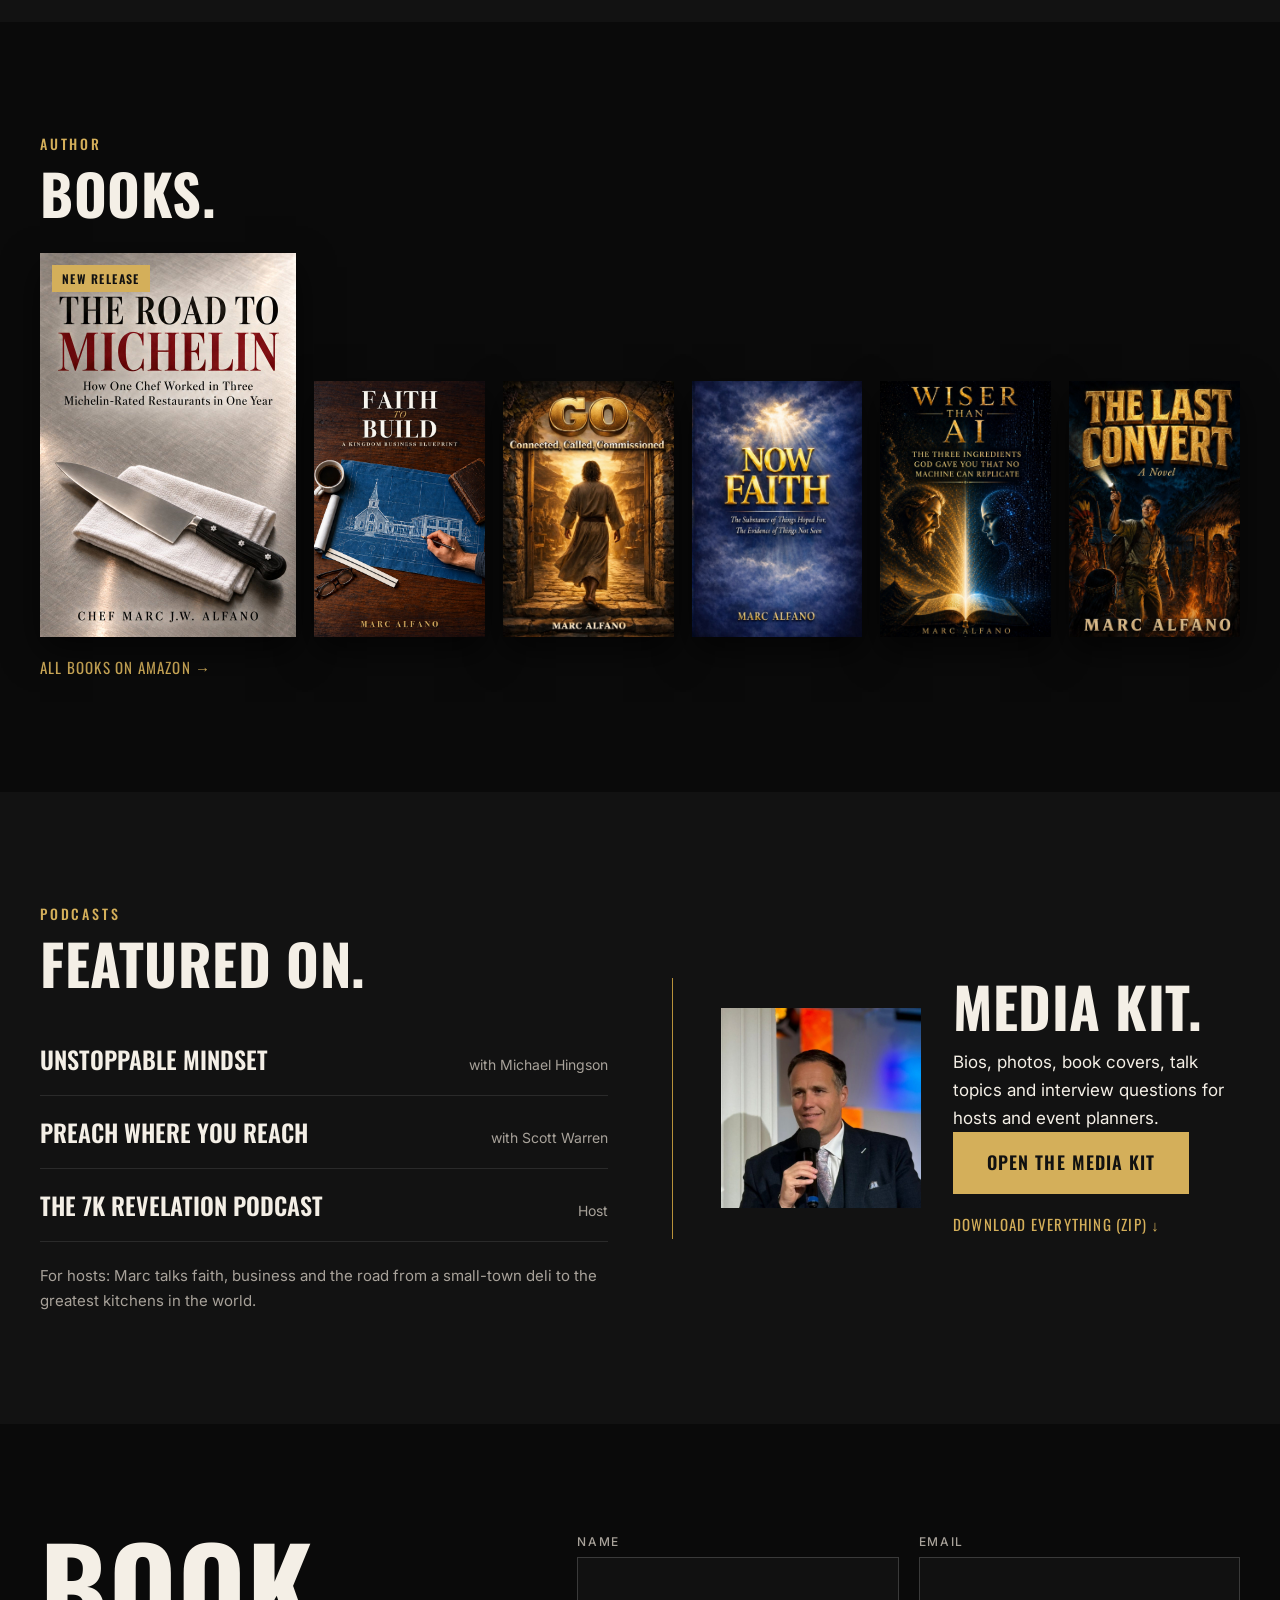
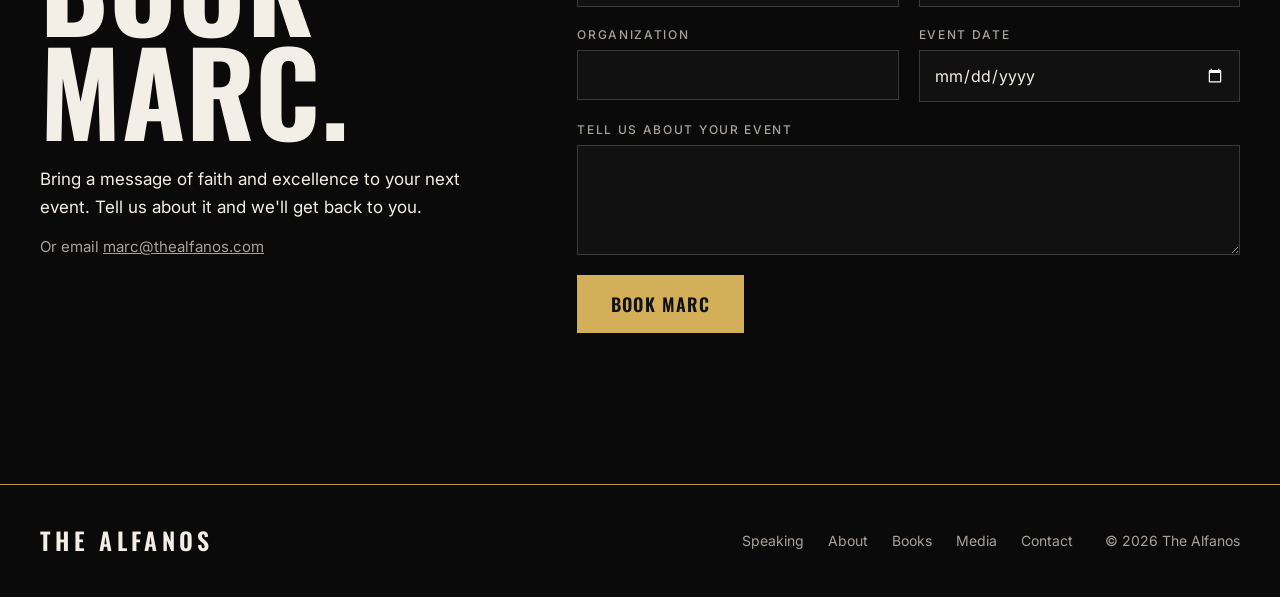
==== commit b3f77fc5: "Use marc@thealfanos.com as the contact address" ====
--- a/index.html
+++ b/index.html
@@ -146,7 +146,7 @@
     <div>
       <h2 class="big">Book<br>Marc.</h2>
       <p>Bring a message of faith and excellence to your next event. Tell us about it and we'll get back to you.</p>
-      <p class="muted">Or email <a href="mailto:marc@alfanoministries.com">marc@alfanoministries.com</a></p>
+      <p class="muted">Or email <a href="mailto:marc@thealfanos.com">marc@thealfanos.com</a></p>
     </div>
     <form id="bookForm" class="form" novalidate>
       <label>Name<input name="name" required autocomplete="name"></label>
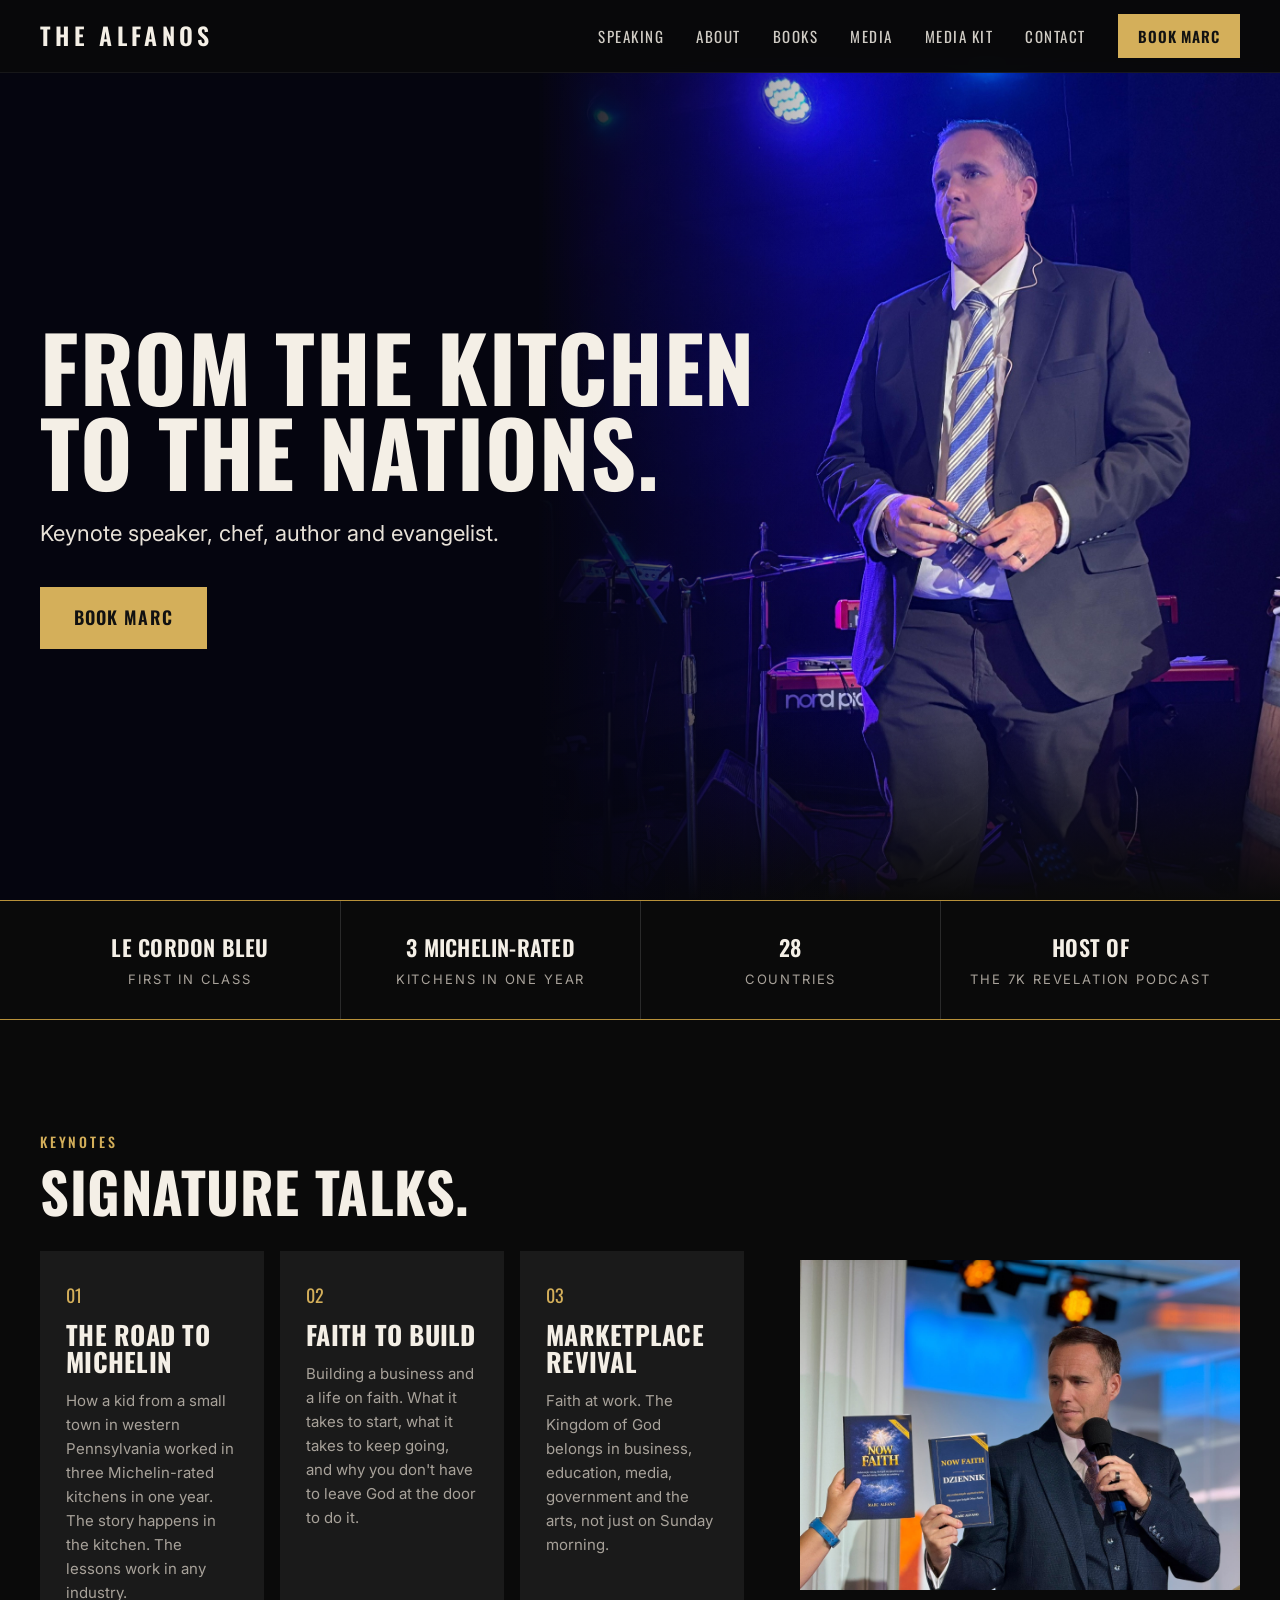
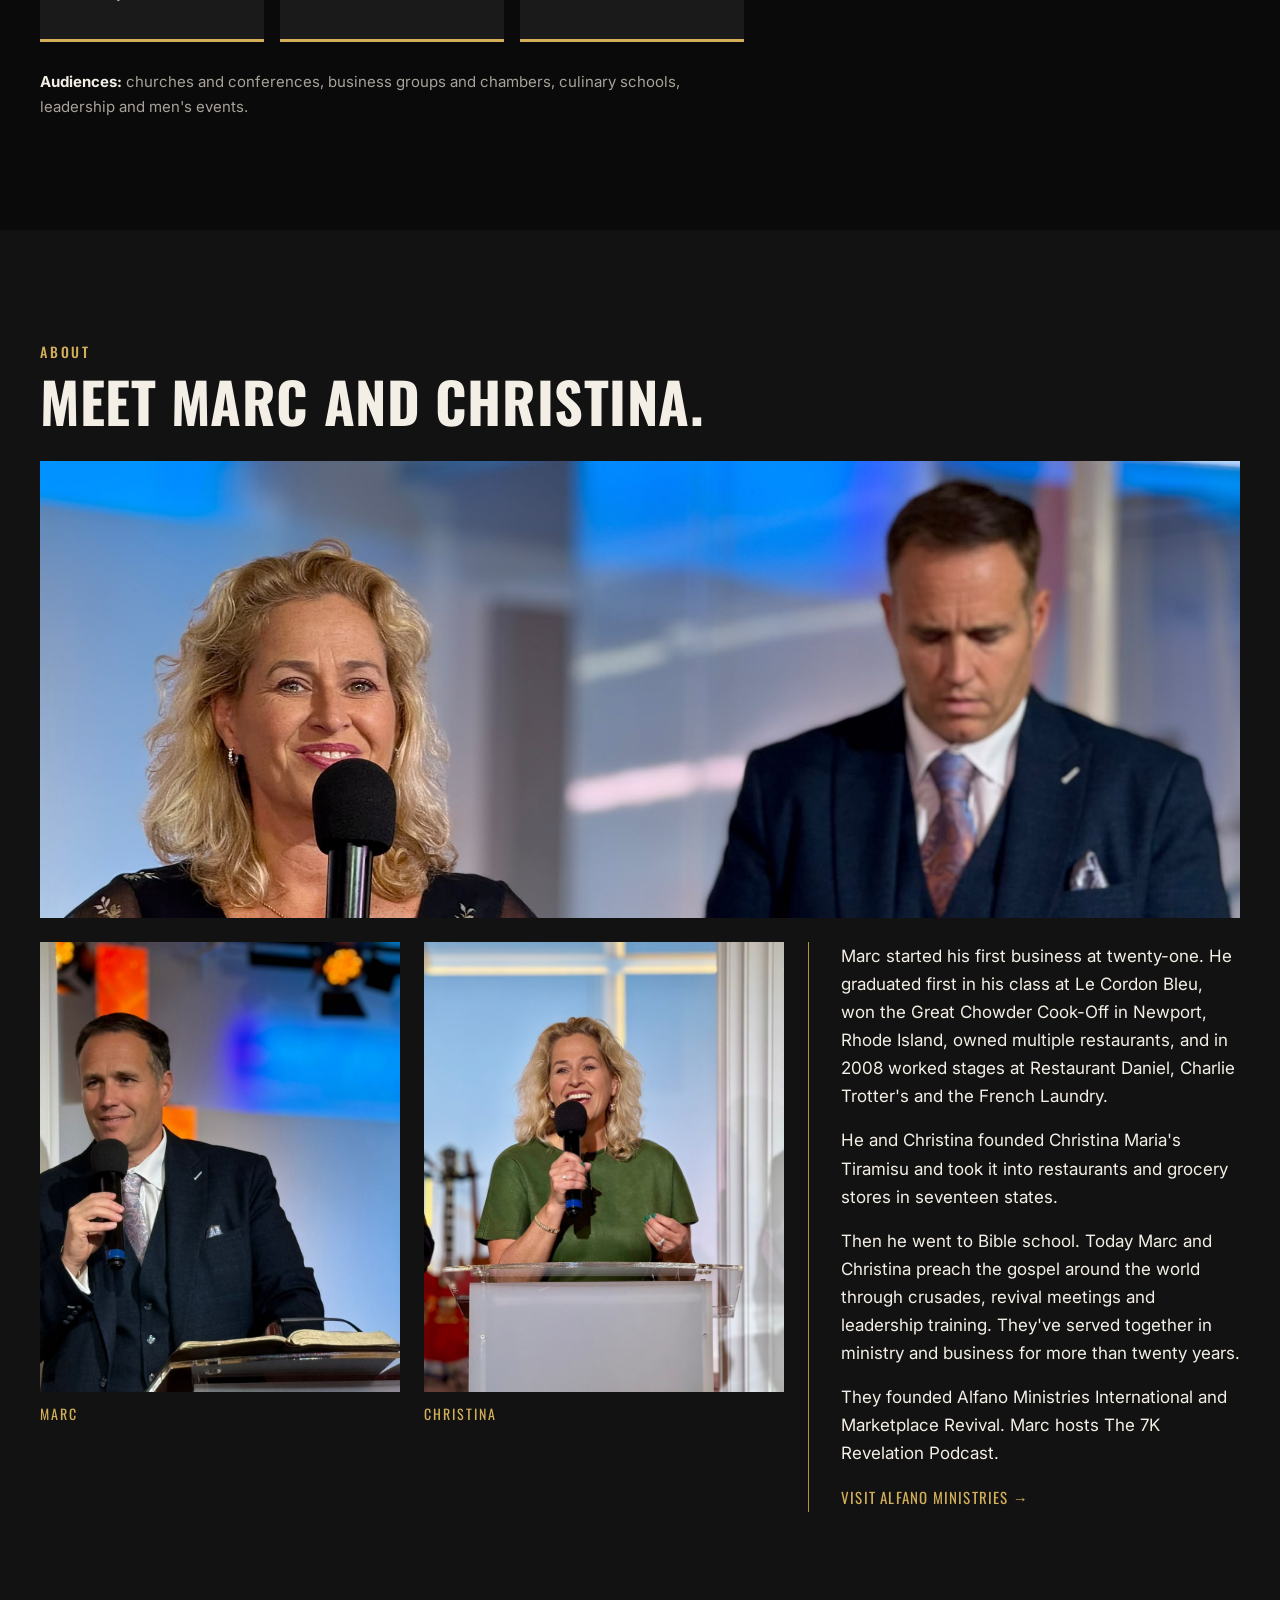
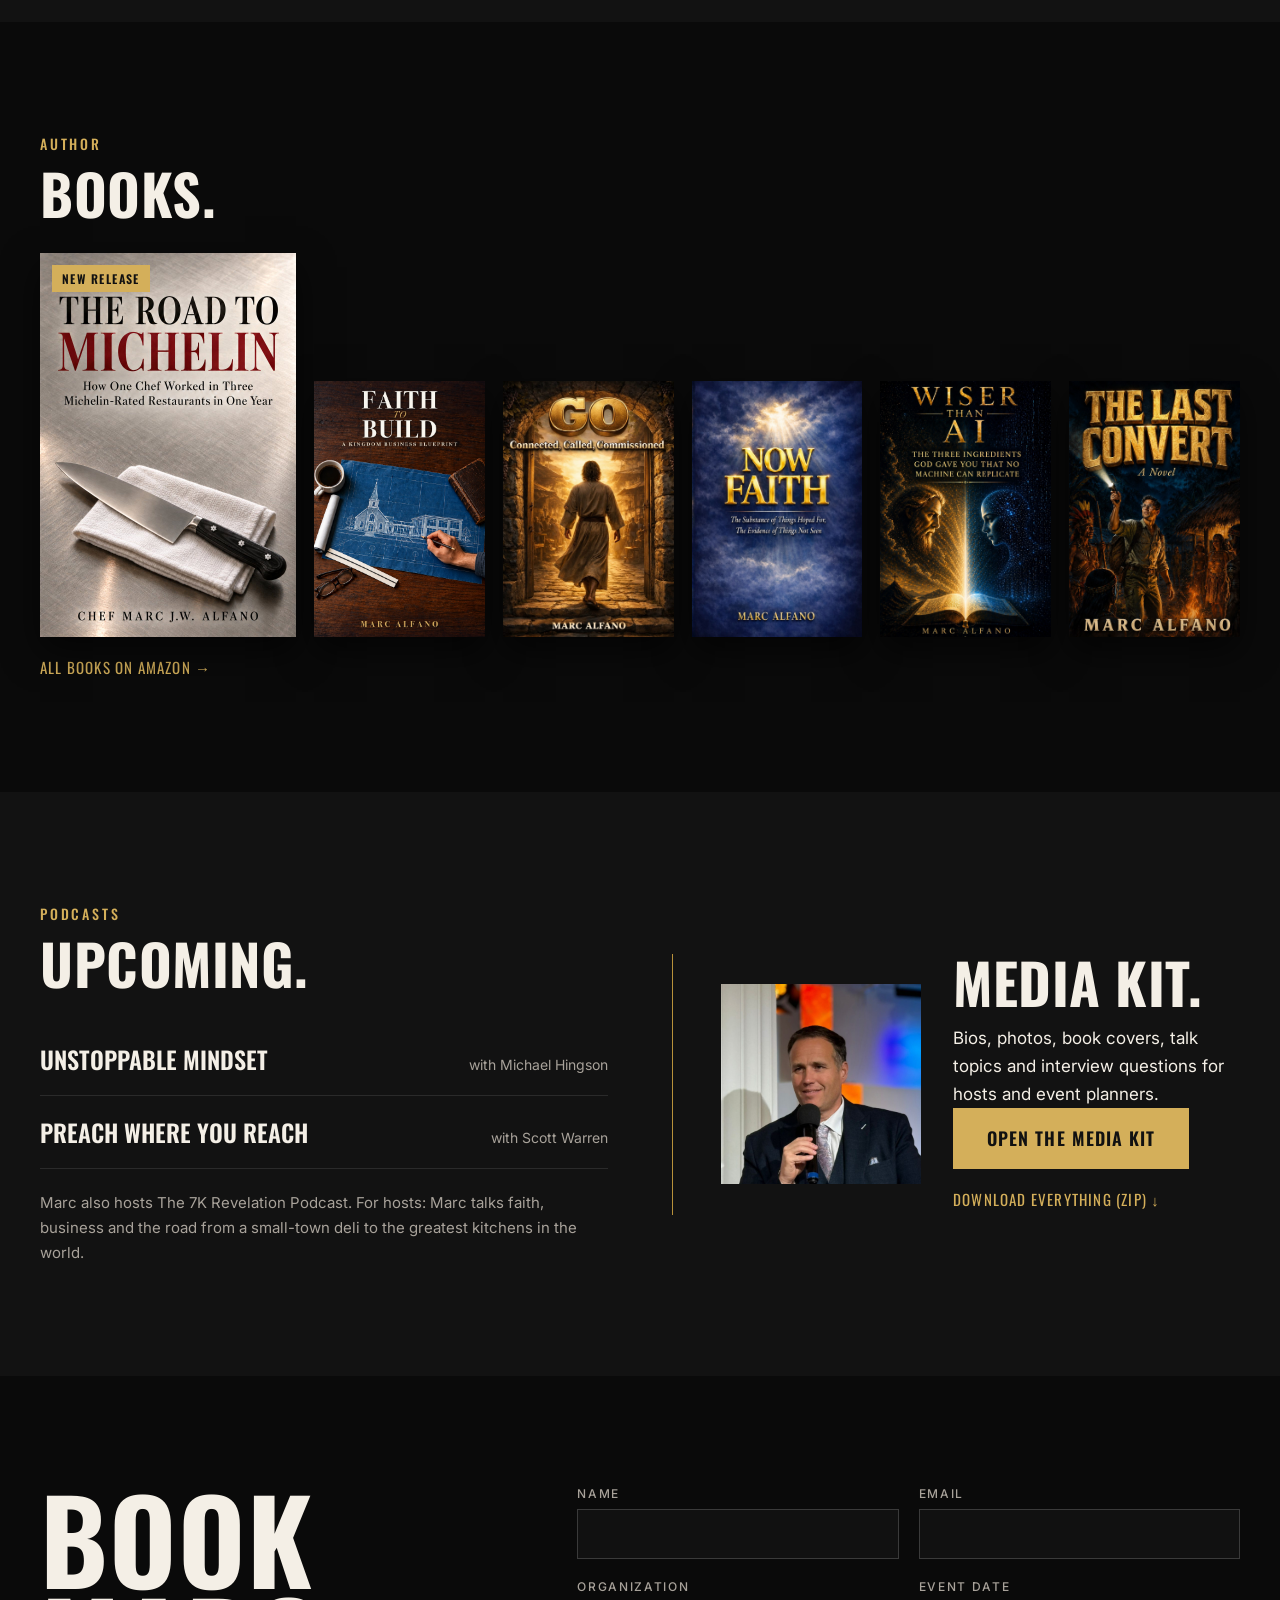
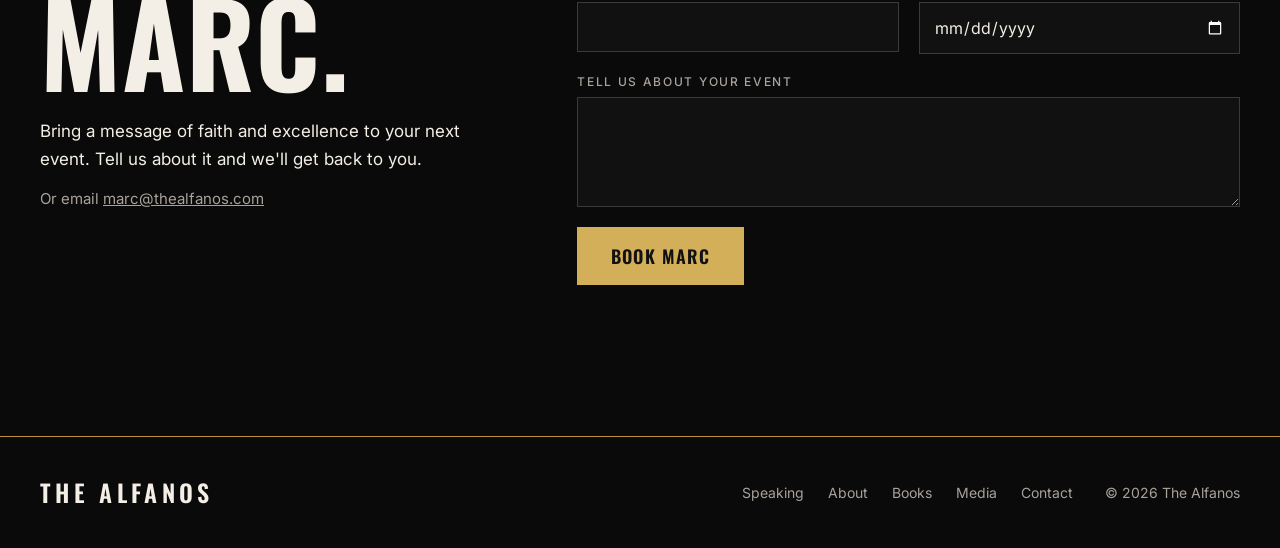
==== commit f6f2a9f2: "Podcasts: show guest spots as Upcoming until they air" ====
--- a/index.html
+++ b/index.html
@@ -121,13 +121,12 @@
   <div class="wrap media-grid">
     <div>
       <p class="eyebrow">Podcasts</p>
-      <h2>Featured on.</h2>
+      <h2>Upcoming.</h2>
       <ul class="shows">
         <li><strong>Unstoppable Mindset</strong><span>with Michael Hingson</span></li>
         <li><strong>Preach Where You Reach</strong><span>with Scott Warren</span></li>
-        <li><strong>The 7K Revelation Podcast</strong><span>Host</span></li>
       </ul>
-      <p class="muted">For hosts: Marc talks faith, business and the road from a small-town deli to the greatest kitchens in the world.</p>
+      <p class="muted">Marc also hosts The 7K Revelation Podcast. For hosts: Marc talks faith, business and the road from a small-town deli to the greatest kitchens in the world.</p>
     </div>
     <div class="kit">
       <img src="img/headshot.jpg" alt="Marc Alfano headshot" loading="lazy">
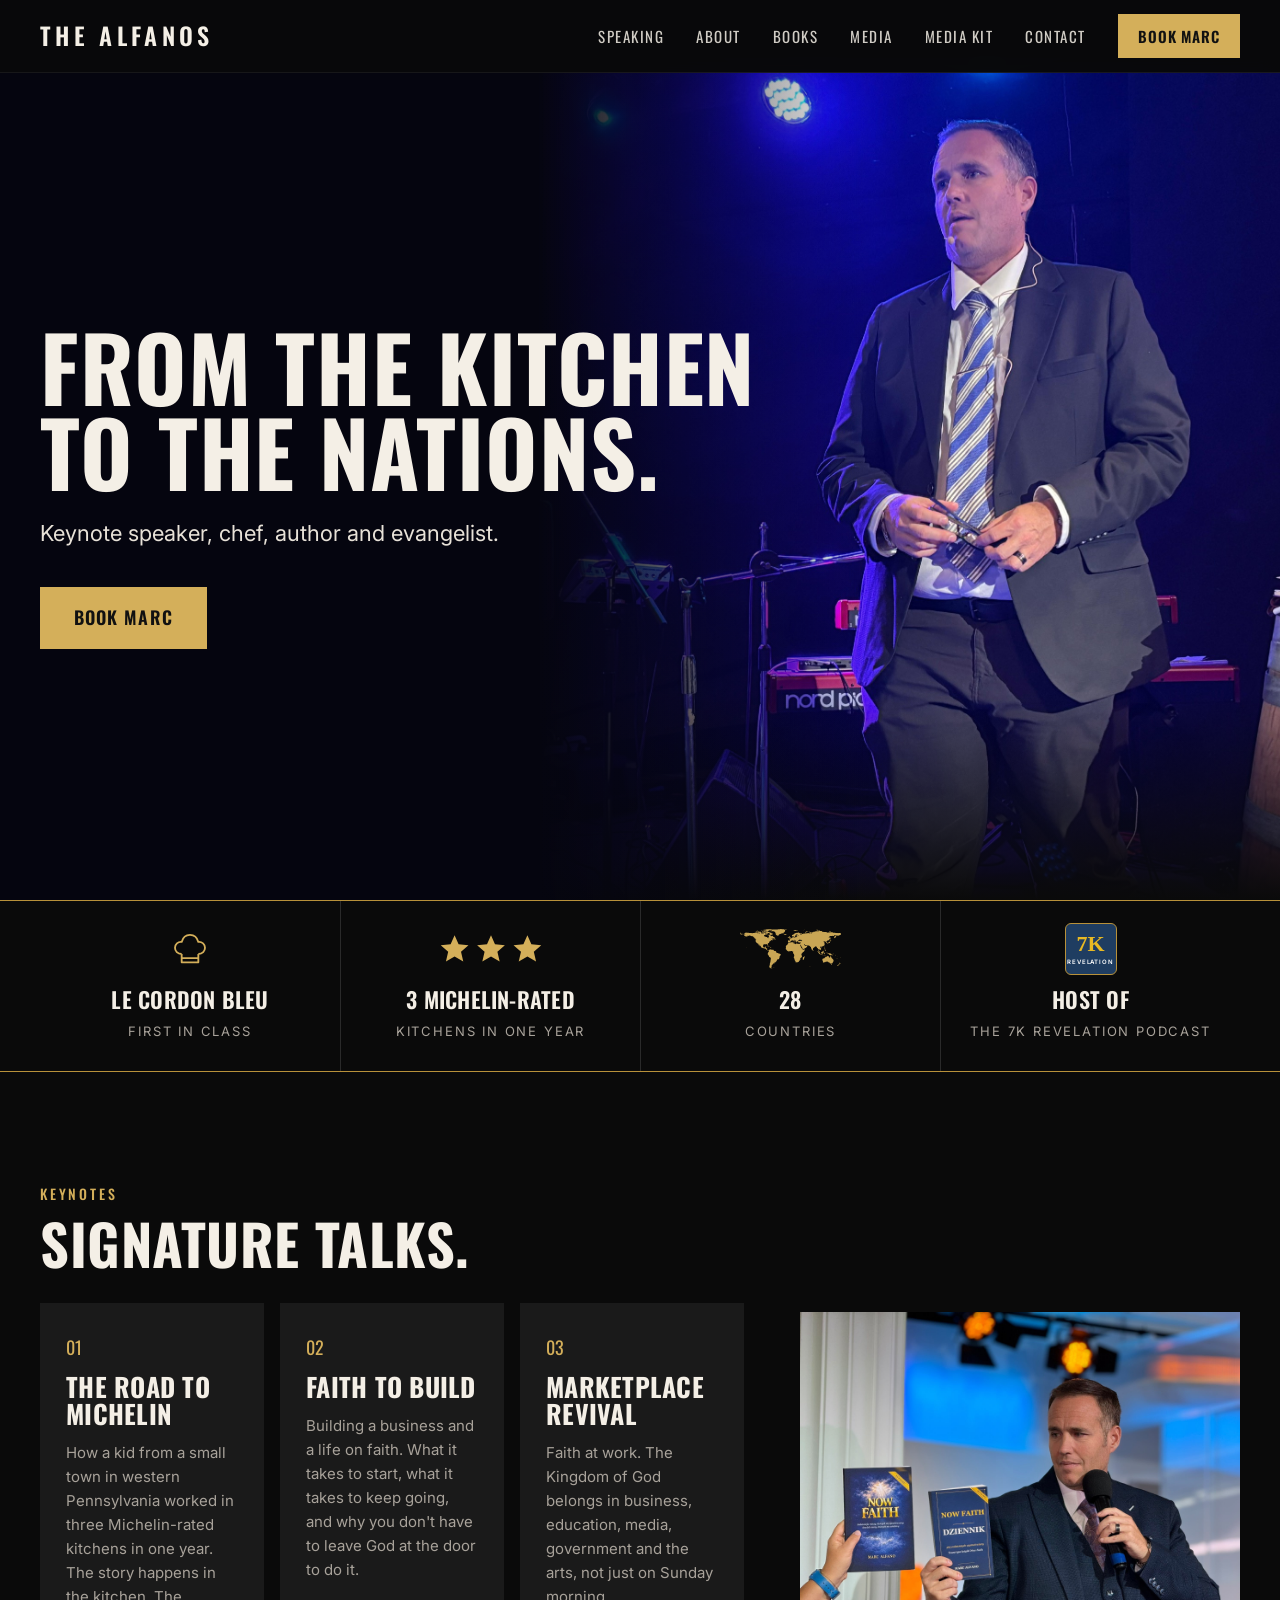
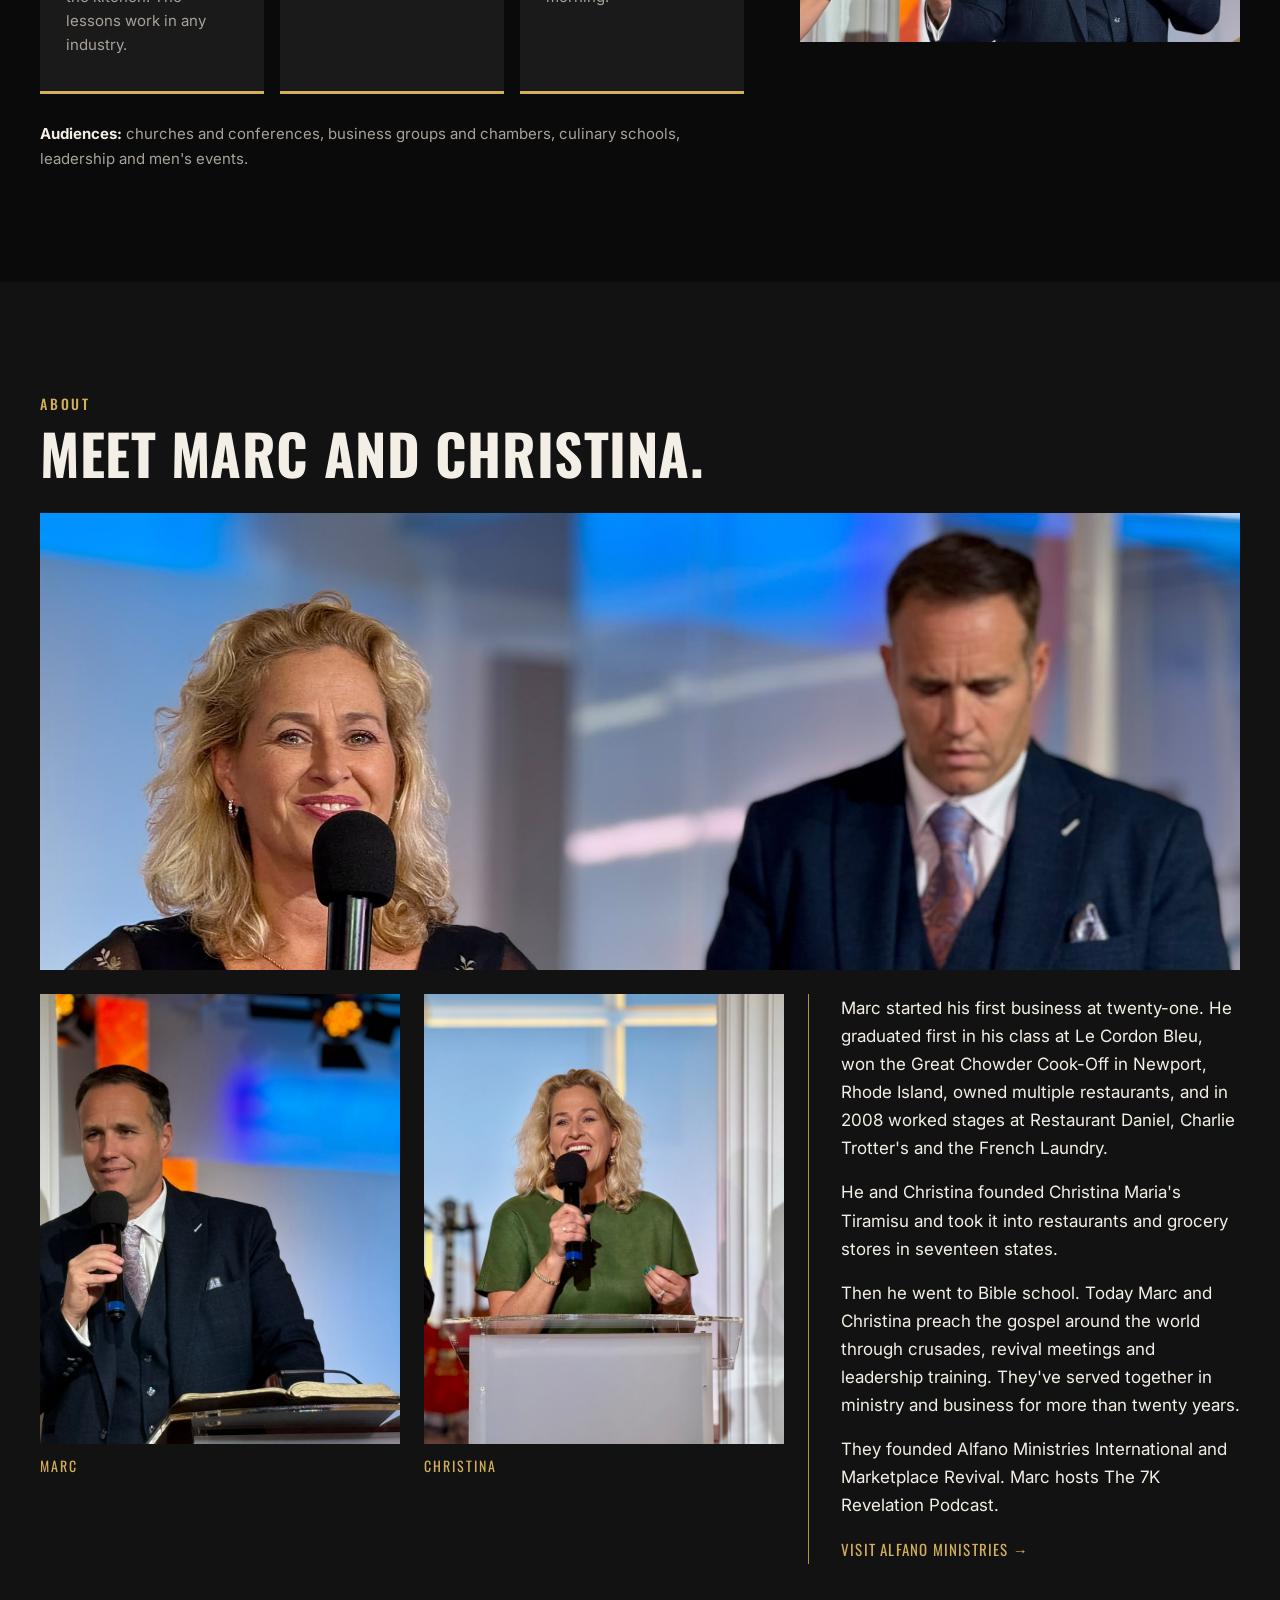
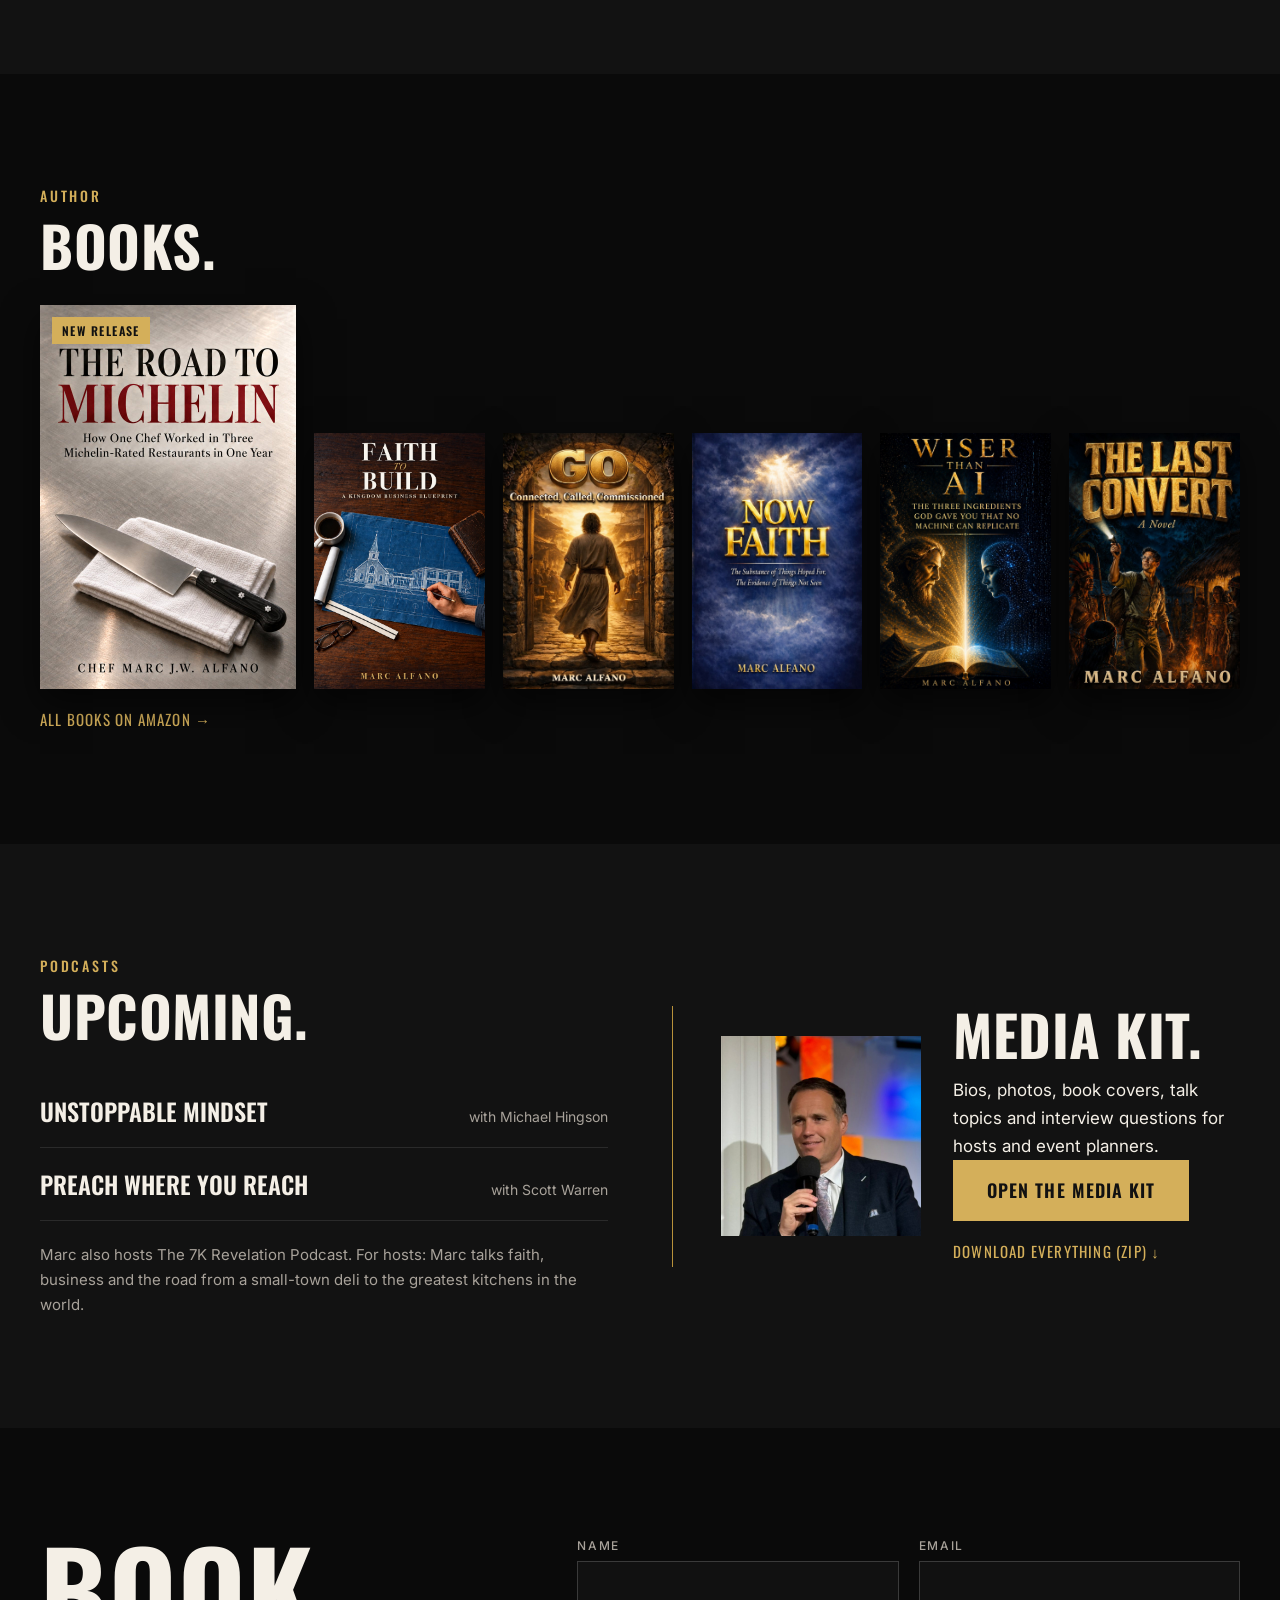
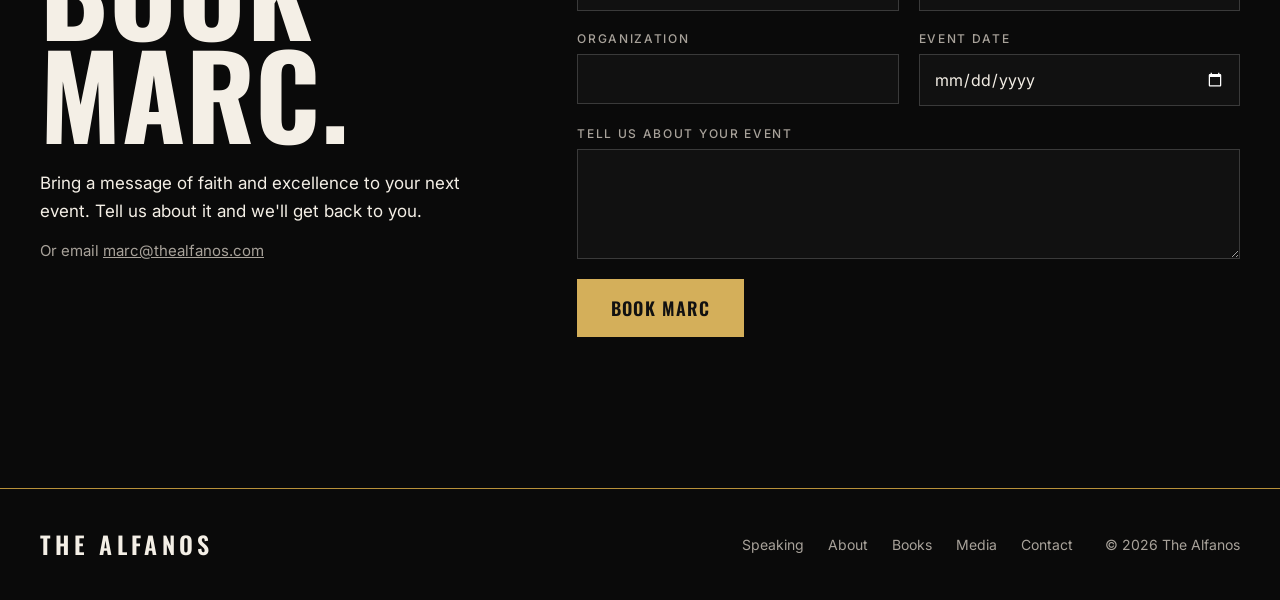
==== commit e4614d62: "Strip: chef hat, three stars, world map and 7K badge icons" ====
--- a/index.html
+++ b/index.html
@@ -13,7 +13,7 @@
 <link rel="preconnect" href="https://fonts.googleapis.com">
 <link rel="preconnect" href="https://fonts.gstatic.com" crossorigin>
 <link href="https://fonts.googleapis.com/css2?family=Oswald:wght@500;600;700&family=Inter:wght@400;500;600&display=swap" rel="stylesheet">
-<link rel="stylesheet" href="css/style.css?v=5">
+<link rel="stylesheet" href="css/style.css?v=6">
 </head>
 <body>
 
@@ -44,10 +44,18 @@
 
 <section class="strip">
   <div class="wrap strip-row">
-    <div><strong>Le Cordon Bleu</strong><span>First in class</span></div>
-    <div><strong>3 Michelin-rated</strong><span>Kitchens in one year</span></div>
-    <div><strong>28</strong><span>Countries</span></div>
-    <div><strong>Host of</strong><span>The 7K Revelation Podcast</span></div>
+    <div>
+      <svg class="strip-icon" viewBox="0 0 48 48" aria-hidden="true"><path fill="none" stroke="currentColor" stroke-width="2.2" stroke-linejoin="round" d="M14 30c-5 0-8-3.5-8-7.5S9.5 15 14 15.5C15.5 10 19.5 7 24 7s8.5 3 10 8.5c4.5-.5 8 3 8 7s-3 7.5-8 7.5M14 30v10h20V30M14 35h20"/></svg>
+      <strong>Le Cordon Bleu</strong><span>First in class</span></div>
+    <div>
+      <svg class="strip-icon stars" viewBox="0 0 120 36" aria-hidden="true"><g fill="currentColor"><path id="st" d="M18 2l4.6 10.6 11.4 1-8.6 7.6 2.6 11.3L18 26.6 8 32.5l2.6-11.3L2 13.6l11.4-1z"/><use href="#st" x="42"/><use href="#st" x="84"/></g></svg>
+      <strong>3 Michelin-rated</strong><span>Kitchens in one year</span></div>
+    <div>
+      <img class="strip-icon map" src="img/world.svg" alt="" aria-hidden="true">
+      <strong>28</strong><span>Countries</span></div>
+    <div>
+      <span class="strip-icon pod" aria-hidden="true"><b>7K</b><i>Revelation</i></span>
+      <strong>Host of</strong><span>The 7K Revelation Podcast</span></div>
   </div>
 </section>
 
--- a/css/style.css
+++ b/css/style.css
@@ -53,7 +53,7 @@
 .strip-row div { padding: 28px 16px; text-align: center; border-left: 1px solid var(--line); }
 .strip-row div:first-child { border-left: 0; }
 .strip strong { display: block; font-size: 22px; font-weight: 600; }
-.strip span { display: block; font-size: 13px; letter-spacing: .14em; text-transform: uppercase; color: var(--muted); margin-top: 4px; }
+.strip-row > div > span:not(.strip-icon) { display: block; font-size: 13px; letter-spacing: .14em; text-transform: uppercase; color: var(--muted); margin-top: 4px; }
 
 /* Sections */
 .section { padding: 110px 0; }
@@ -186,3 +186,12 @@
 @media (max-width: 760px) { .kit-hero { padding: 120px 0 50px; } .bio { padding: 20px; } }
 
 @media (max-width: 760px) { .about-banner img { aspect-ratio: 4 / 3; } }
+
+/* Strip icons */
+.strip-icon { display: block; height: 40px; margin: 0 auto 12px; color: var(--gold); }
+svg.strip-icon { width: 40px; }
+svg.strip-icon.stars { width: 104px; height: 32px; margin-top: 4px; margin-bottom: 16px; }
+img.strip-icon.map { width: auto; height: 40px; opacity: .95; }
+.strip-icon.pod { display: inline-flex; flex-direction: column; justify-content: center; align-items: center; width: 52px; height: 52px; margin: -6px auto 6px; background: #1f3d61; border: 1px solid var(--gold-deep); border-radius: 6px; line-height: 1; }
+.strip-icon.pod b { font: 700 22px/1 Georgia, "Times New Roman", serif; color: #e8b923; }
+.strip-icon.pod i { font: 600 6px/1 var(--body); font-style: normal; letter-spacing: .14em; text-transform: uppercase; color: #fff; margin-top: 4px; }
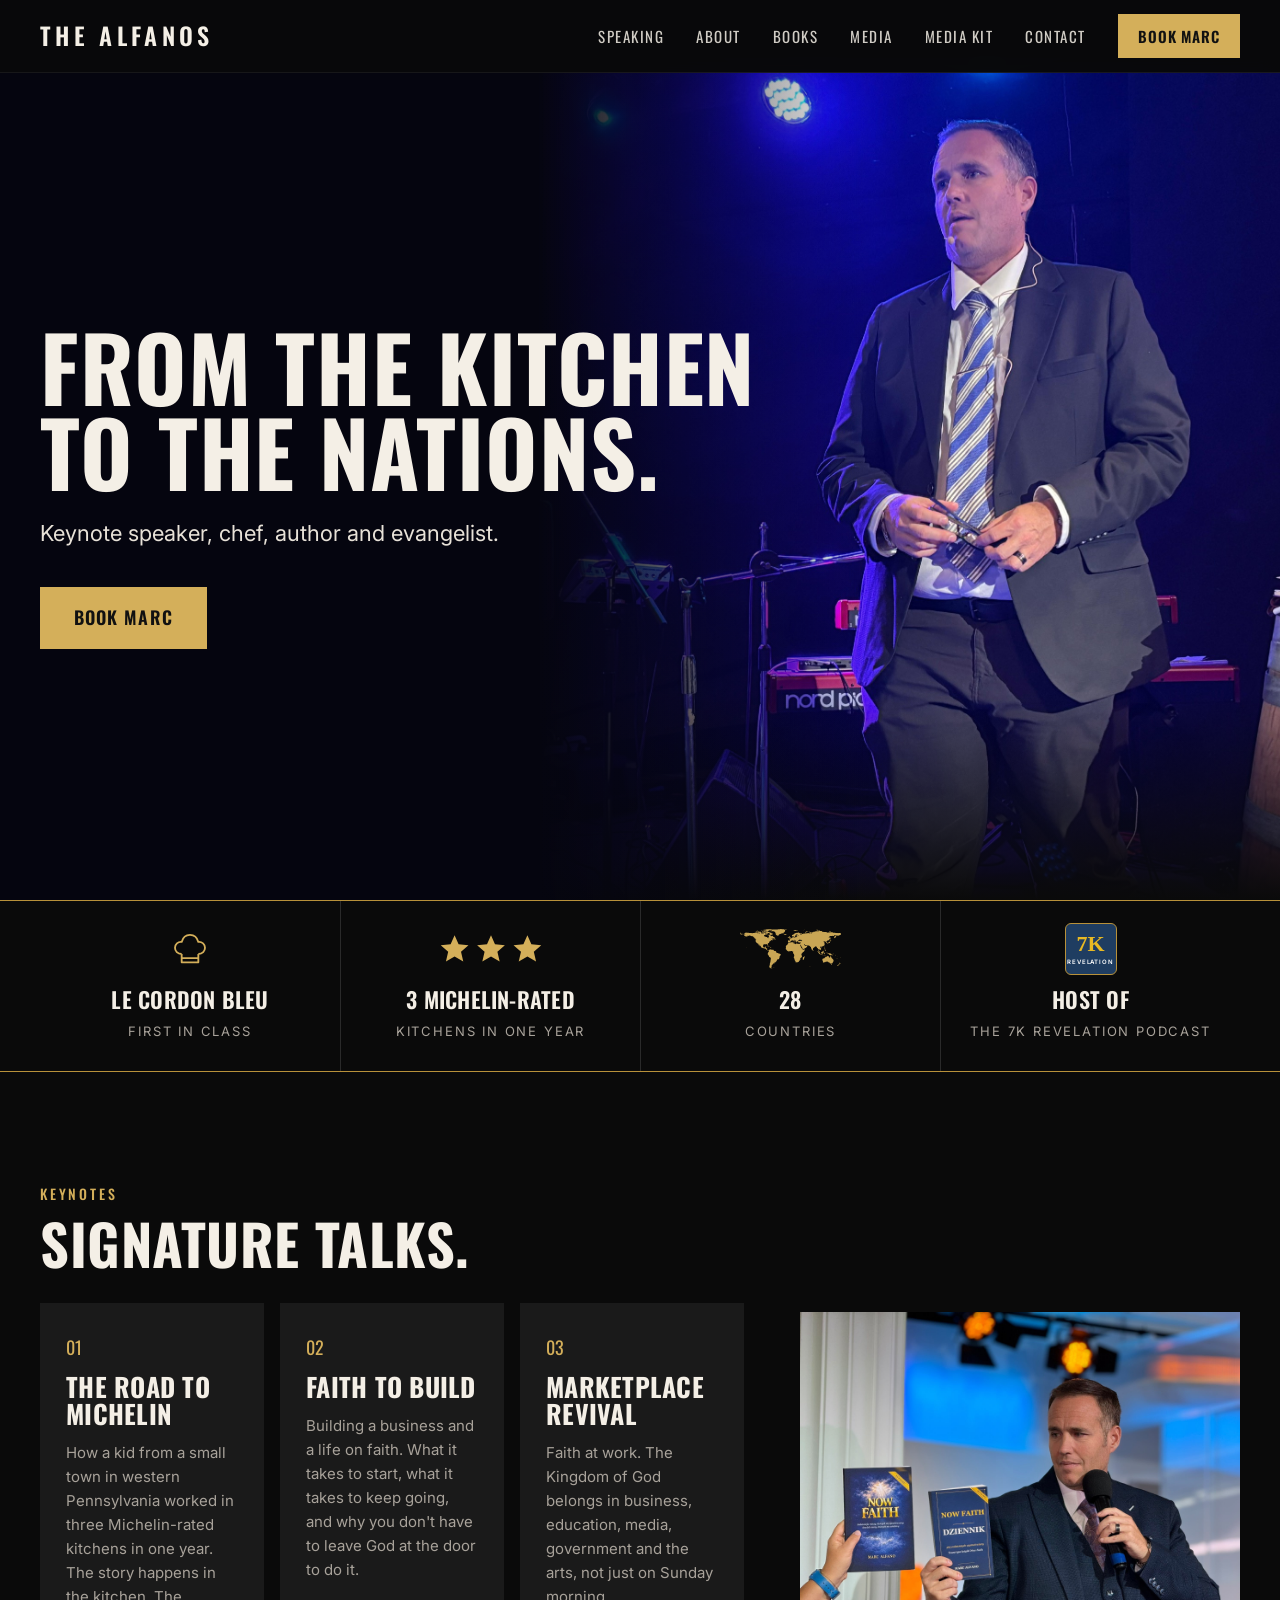
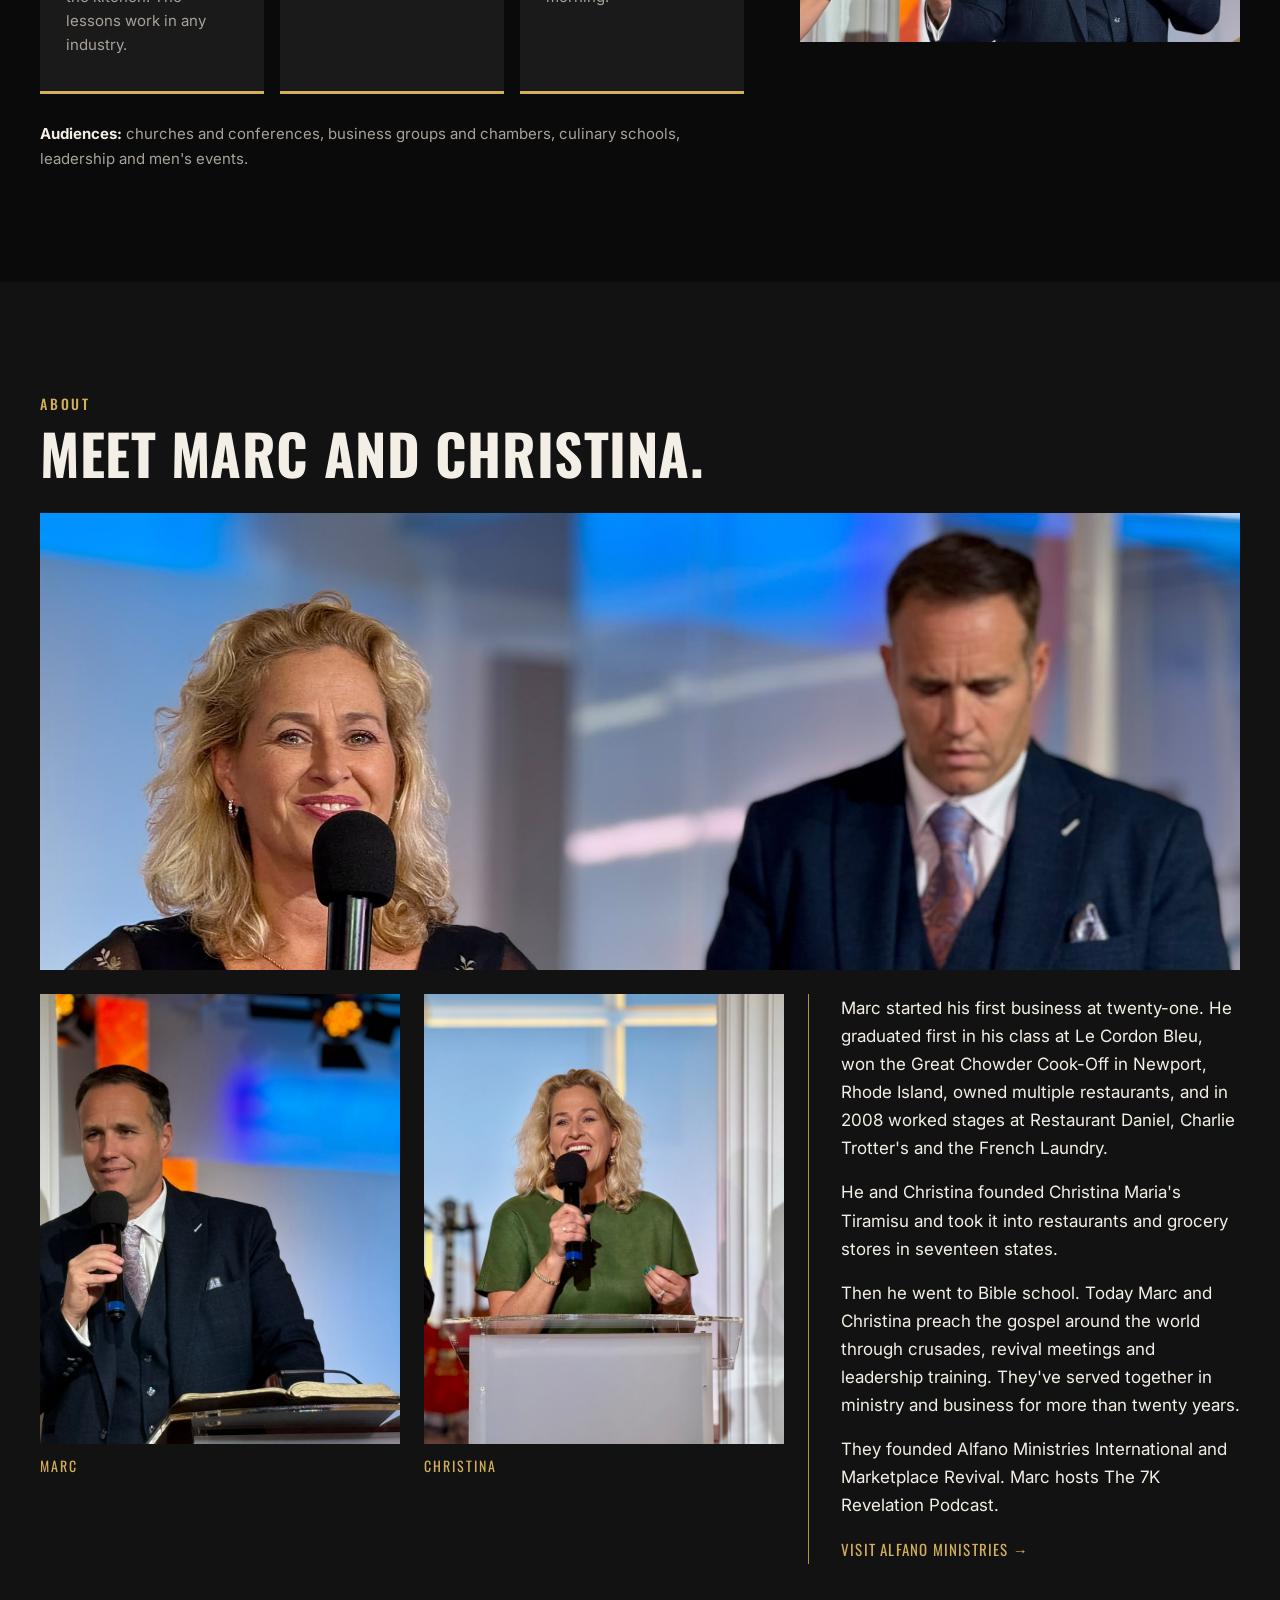
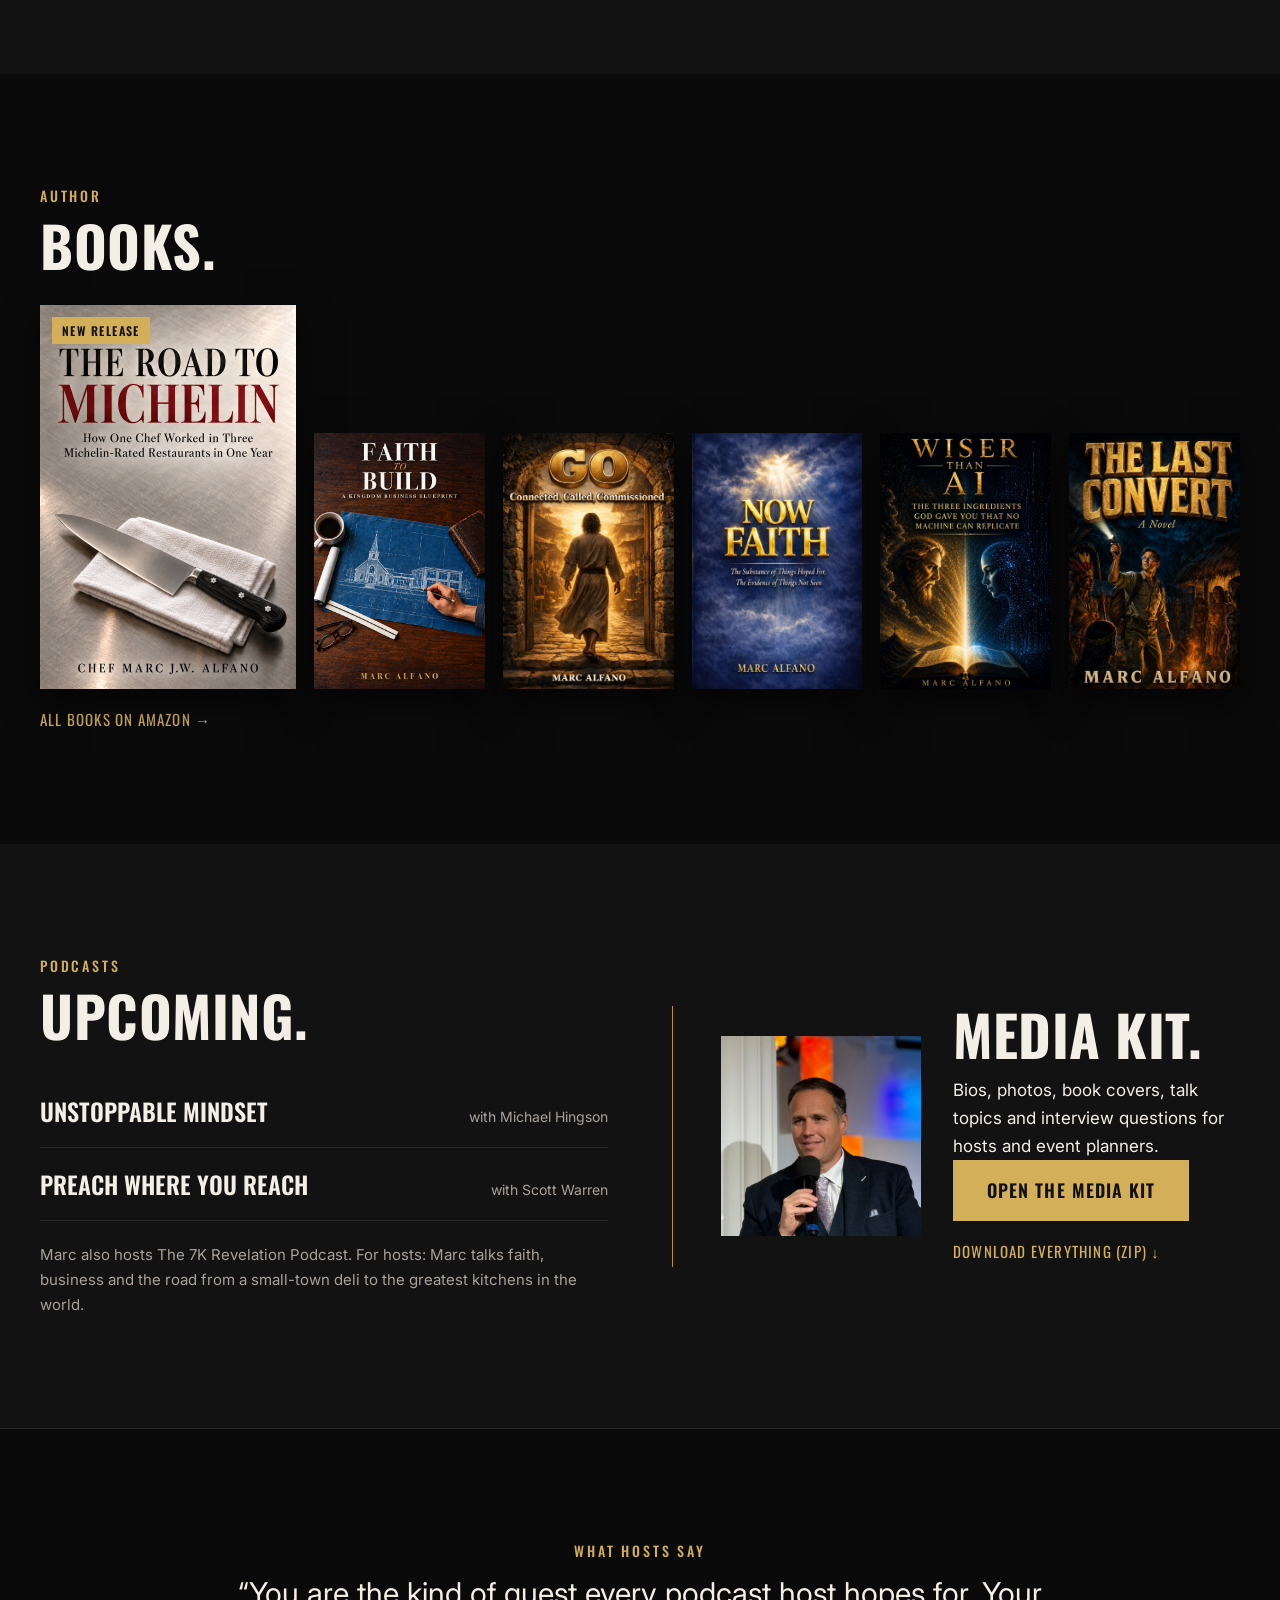
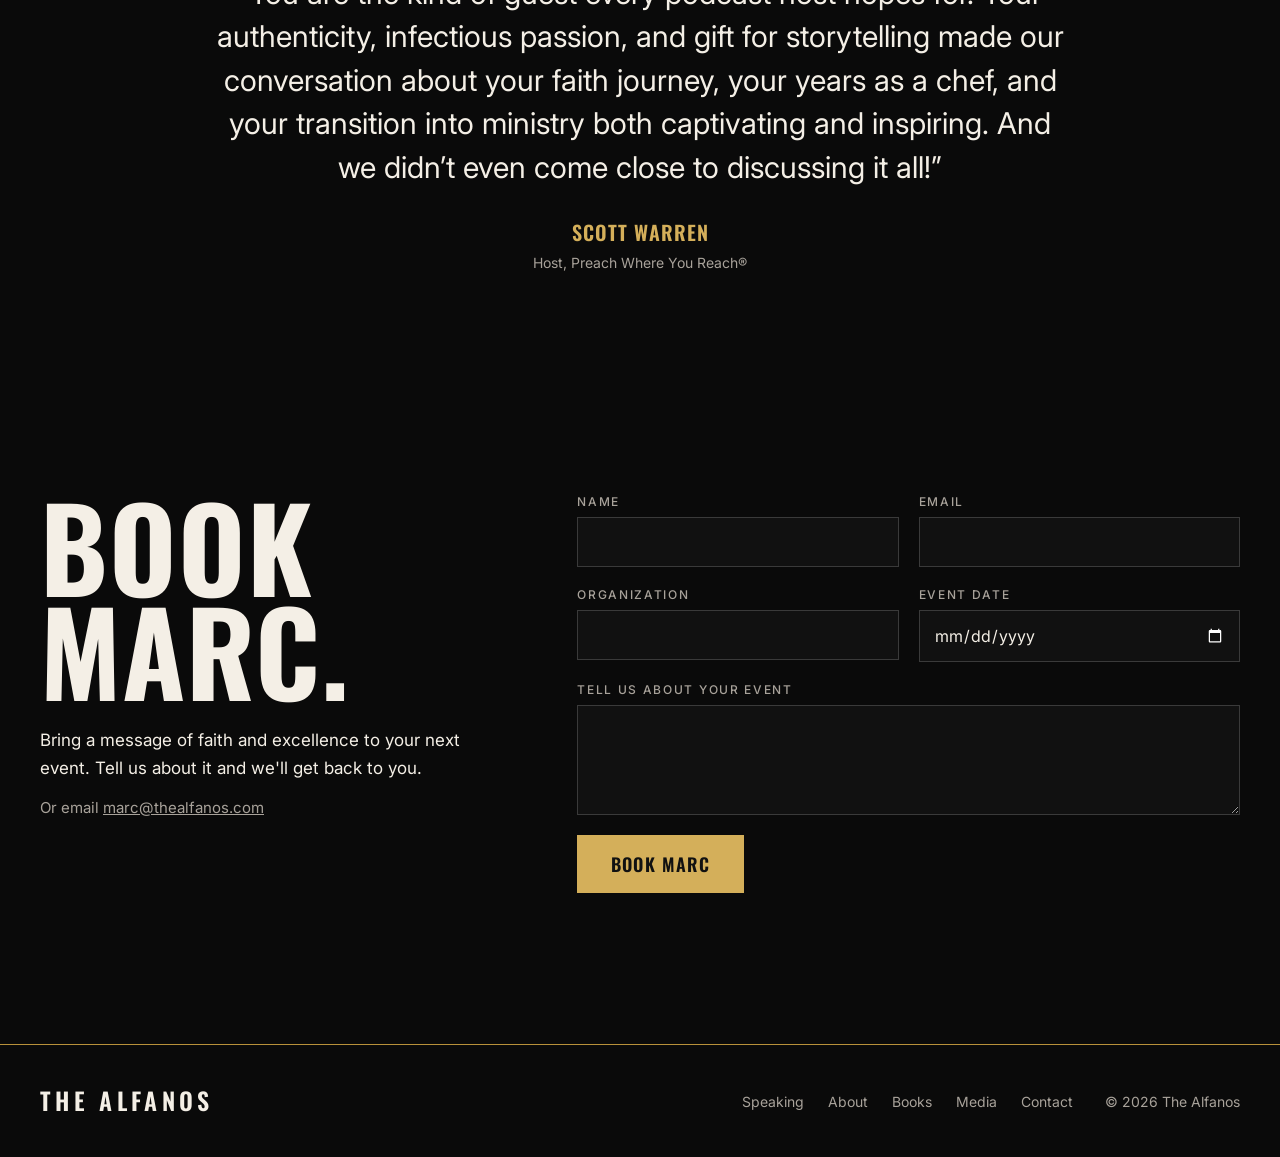
==== commit 7feaead5: "Add Scott Warren testimonial (What hosts say) Co-Authored-By: Claude Opus 5.5 <noreply@anthropic.com" ====
--- a/index.html
+++ b/index.html
@@ -148,6 +148,16 @@
   </div>
 </section>
 
+<section class="section praise" id="praise">
+  <div class="wrap">
+    <p class="eyebrow">What hosts say</p>
+    <blockquote class="quote">
+      <p>&ldquo;You are the kind of guest every podcast host hopes for. Your authenticity, infectious passion, and gift for storytelling made our conversation about your faith journey, your years as a chef, and your transition into ministry both captivating and inspiring. And we didn&rsquo;t even come close to discussing it all!&rdquo;</p>
+      <footer><strong>Scott Warren</strong><span>Host, Preach Where You Reach&reg;</span></footer>
+    </blockquote>
+  </div>
+</section>
+
 <section class="section" id="book">
   <div class="wrap book-grid">
     <div>
--- a/css/style.css
+++ b/css/style.css
@@ -90,6 +90,12 @@
 .shows strong { font: 600 24px var(--head); text-transform: uppercase; }
 .shows span { color: var(--muted); font-size: 14px; text-align: right; }
 .kit { display: grid; grid-template-columns: 200px 1fr; gap: 32px; align-items: center; border-left: 1px solid var(--gold-deep); padding-left: 48px; }
+.praise { border-top: 1px solid var(--line); text-align: center; }
+.quote { max-width: 860px; margin: 0 auto; }
+.quote p { font: 400 clamp(22px, 2.6vw, 30px)/1.45 var(--body); color: var(--text); margin-bottom: 28px; }
+.quote footer { display: flex; flex-direction: column; gap: 4px; align-items: center; }
+.quote footer strong { font: 600 20px var(--head); text-transform: uppercase; color: var(--gold); letter-spacing: .05em; }
+.quote footer span { color: var(--muted); font-size: 14px; }
 .kit img { width: 200px; aspect-ratio: 1; object-fit: cover; }
 .kit h2 { margin-bottom: 14px; }
 
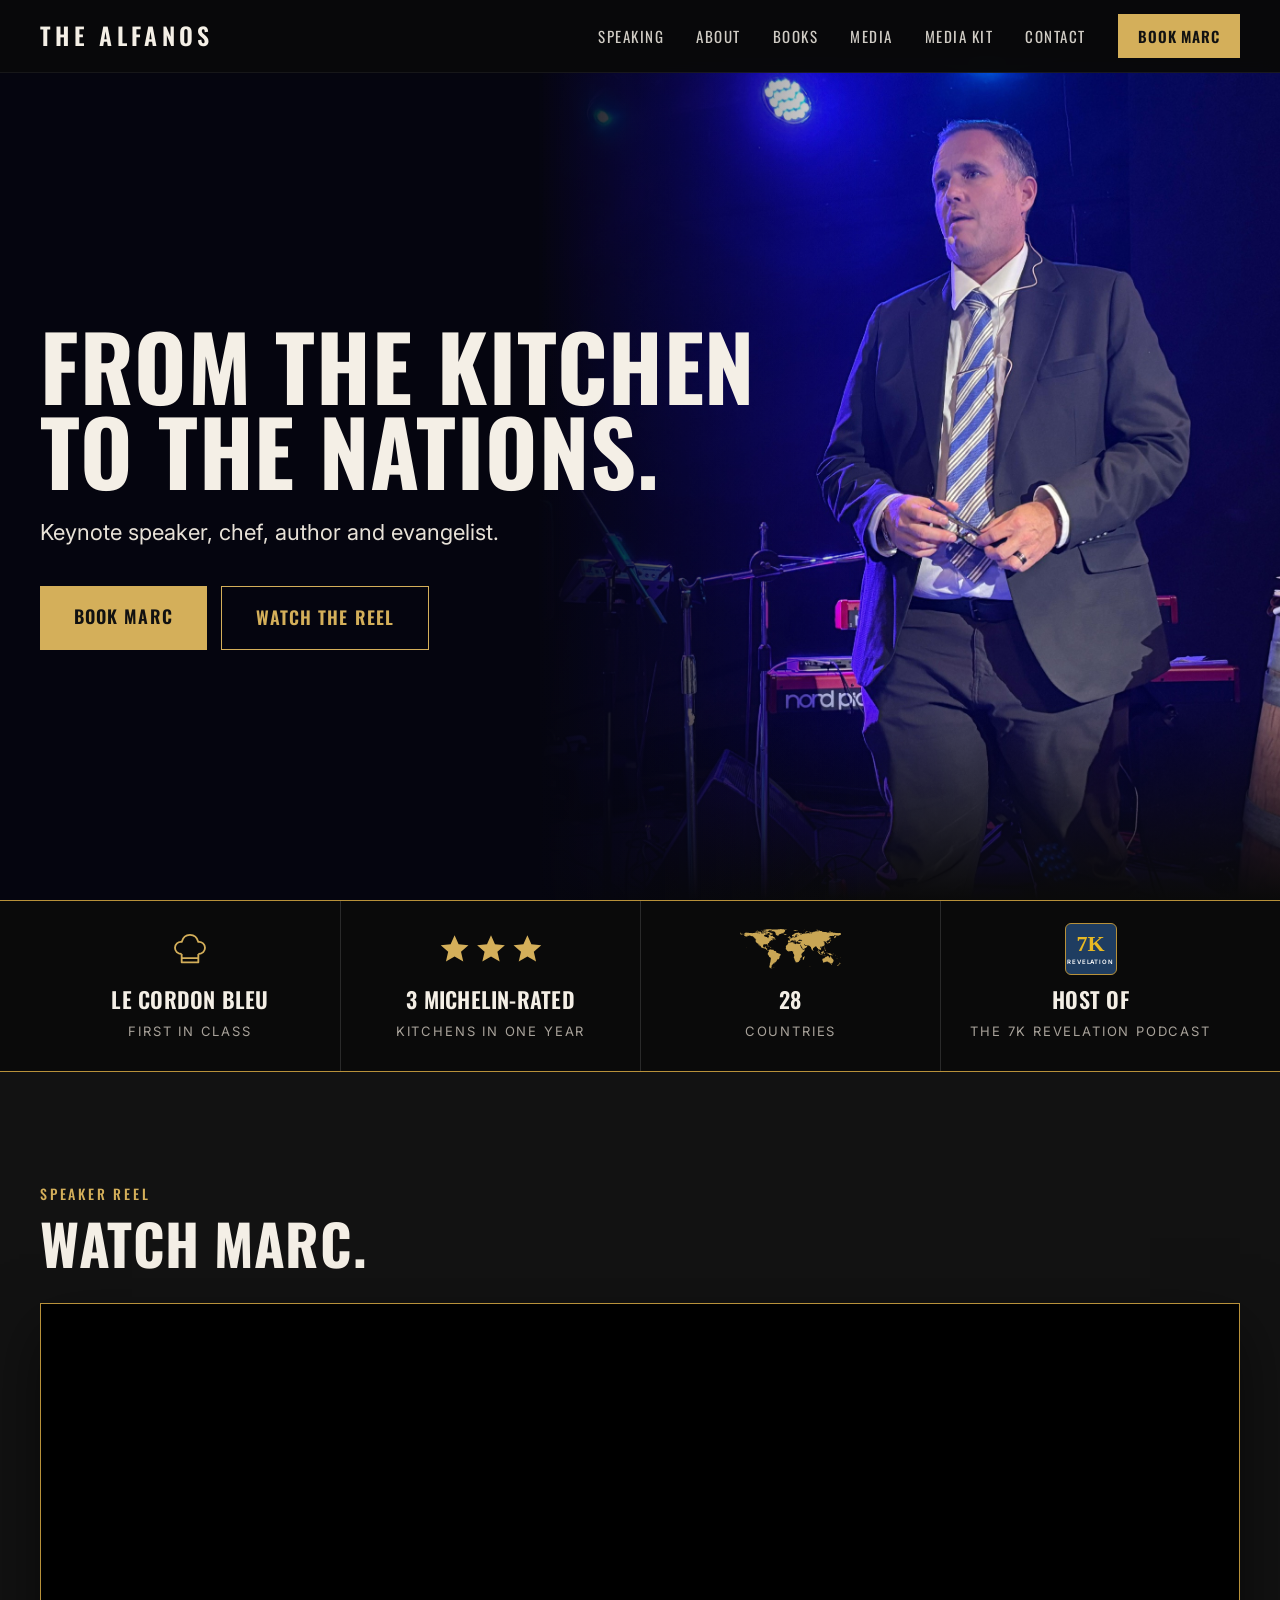
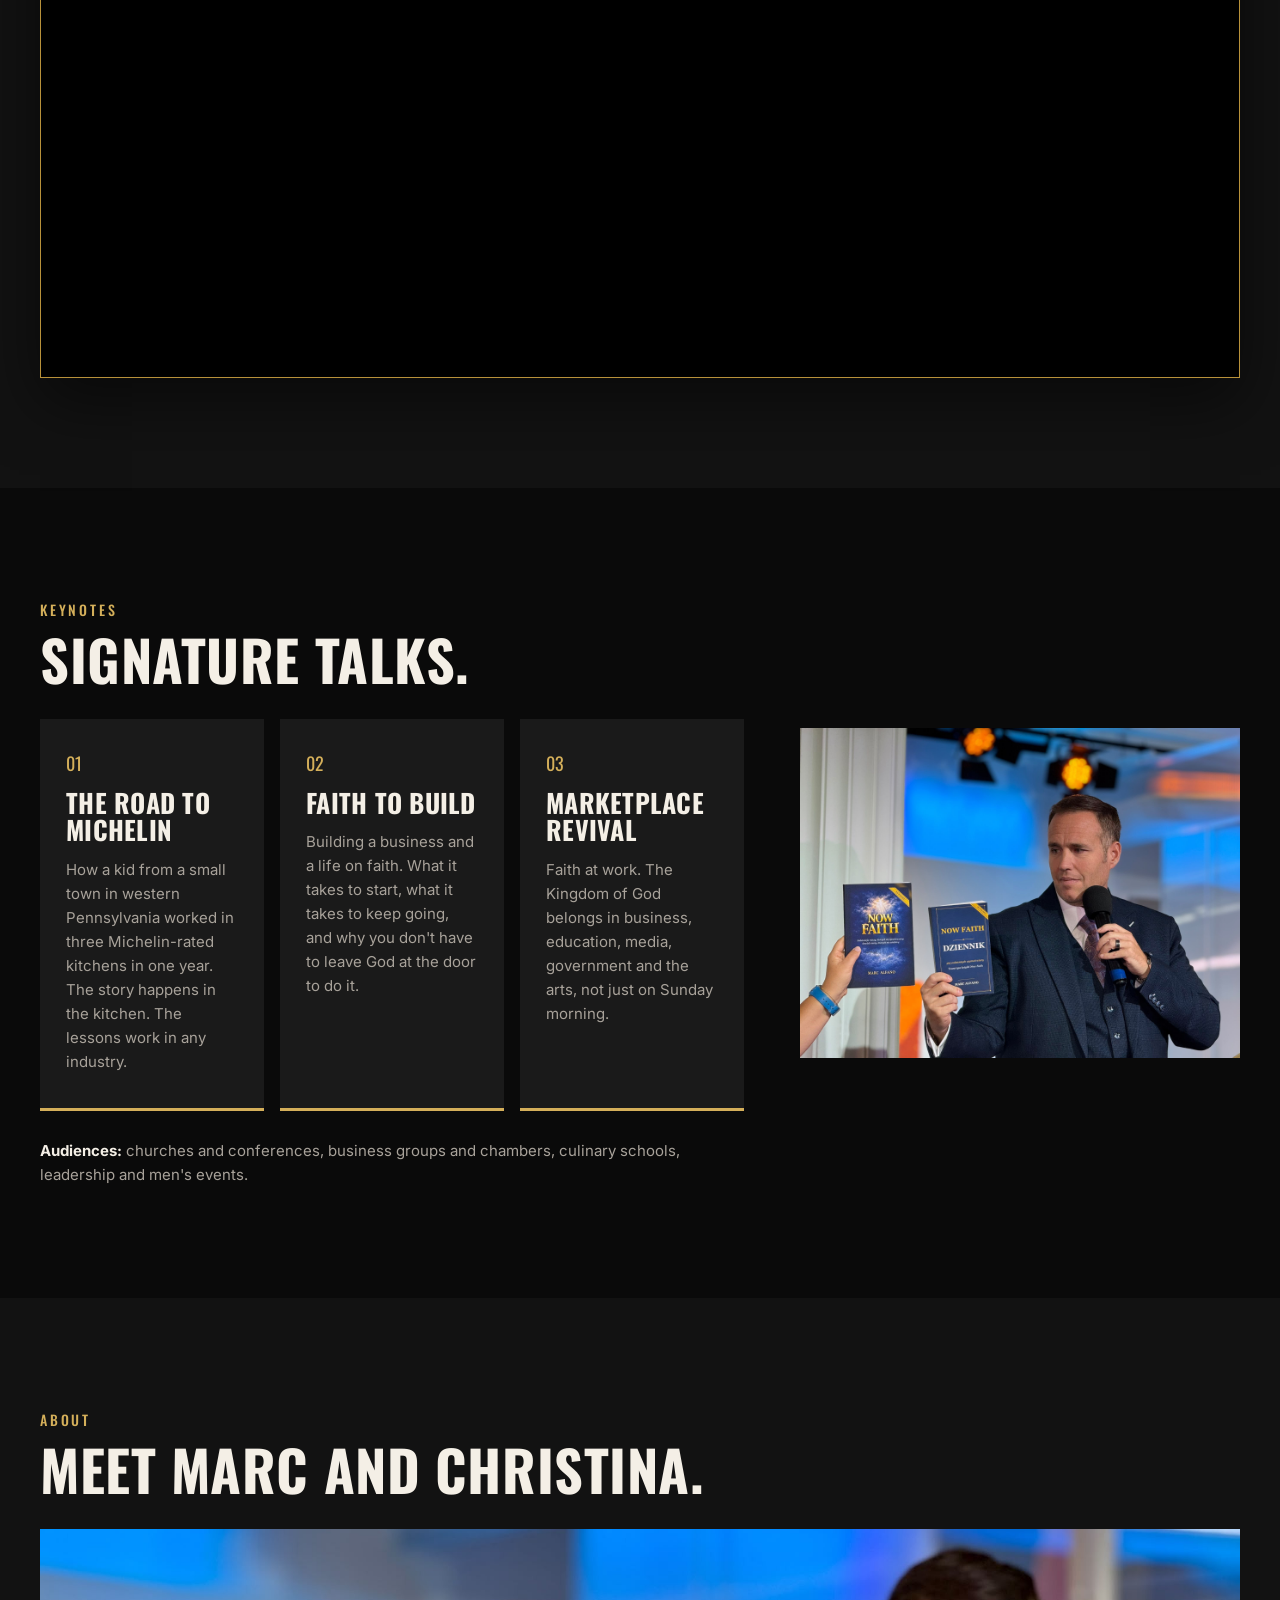
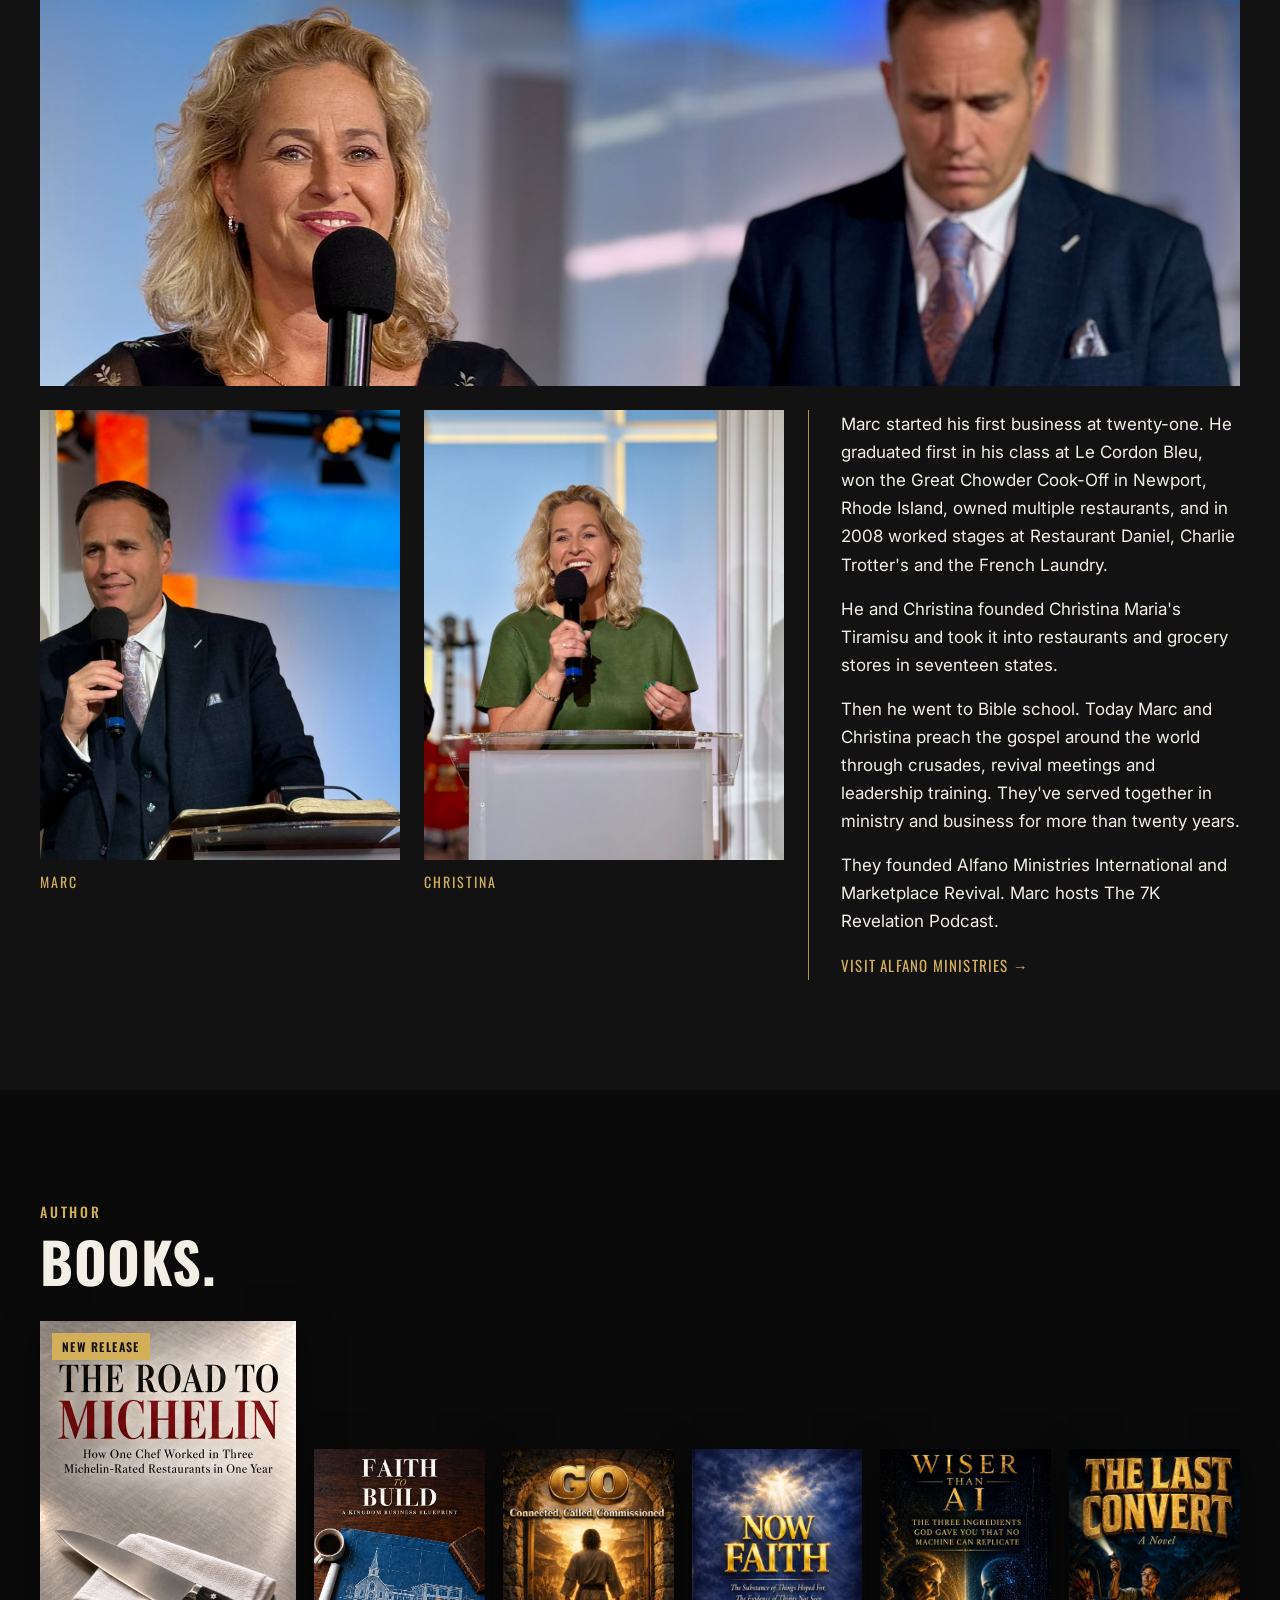
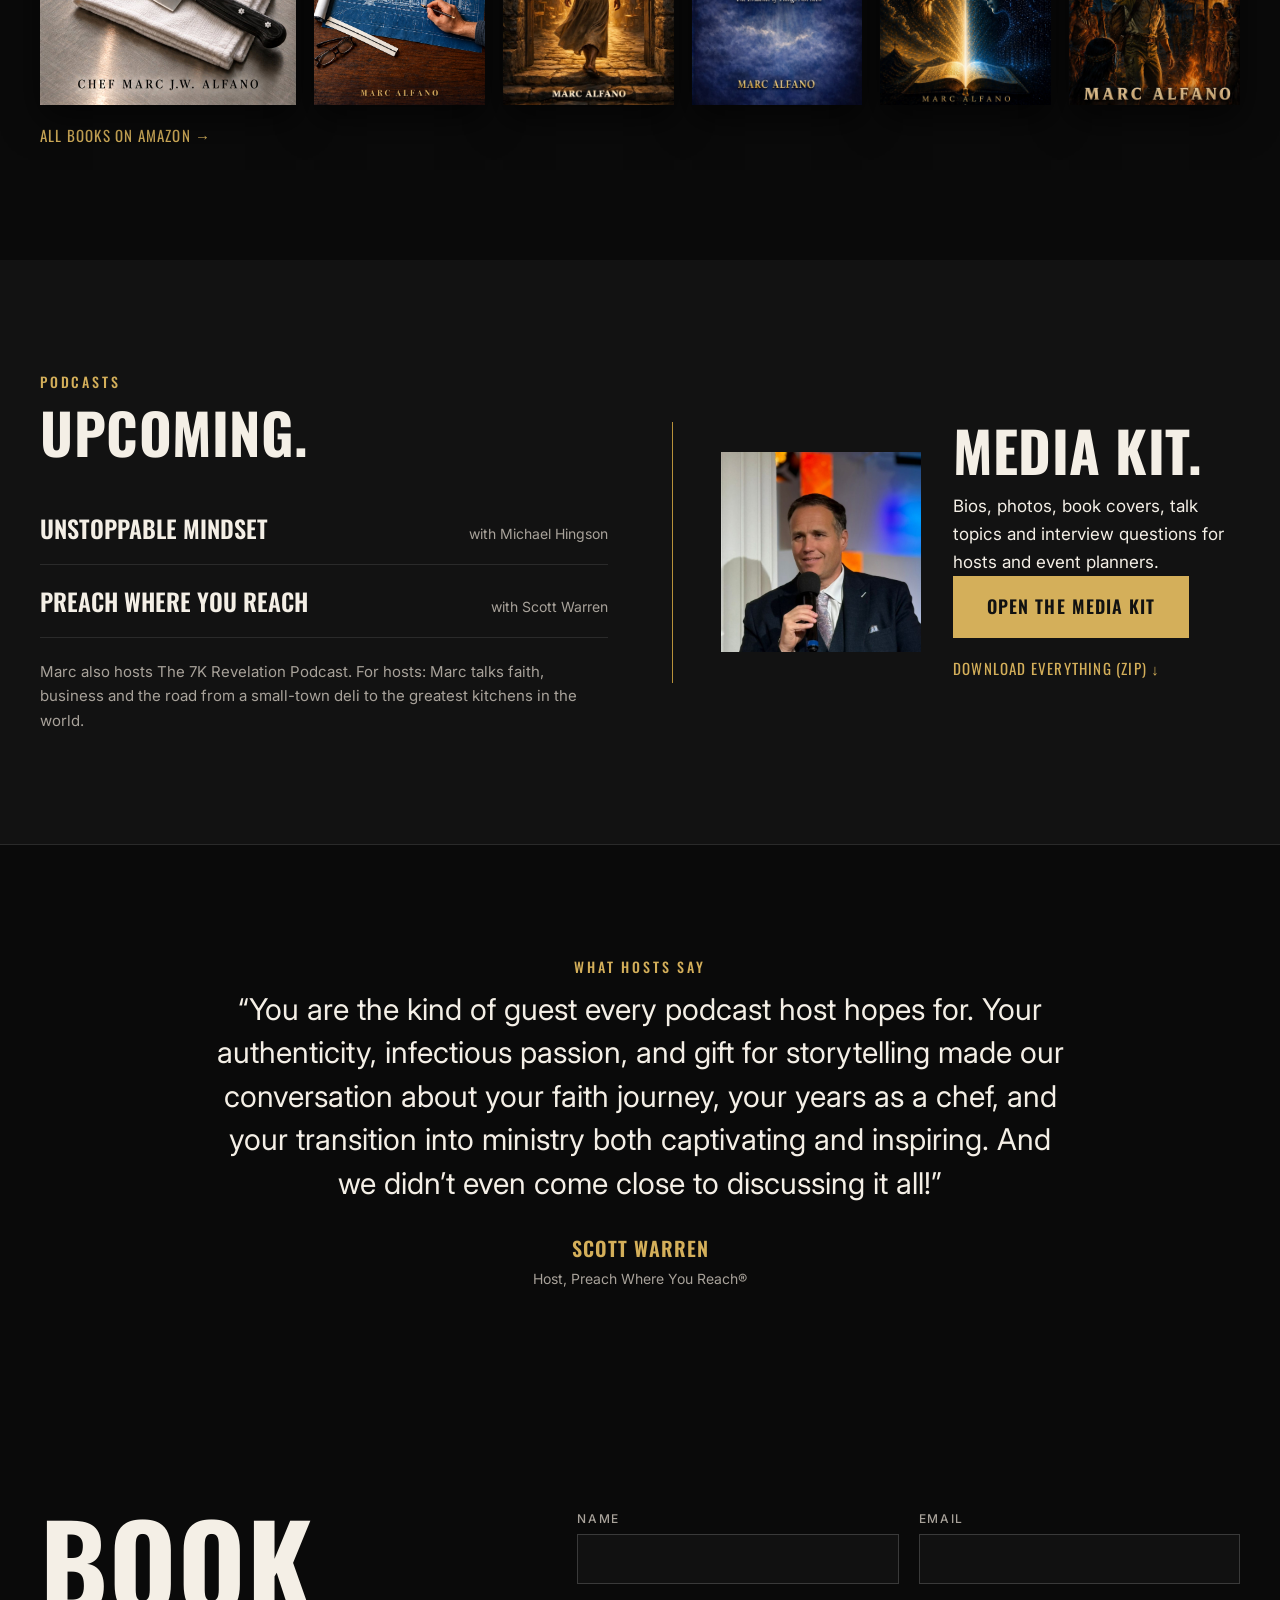
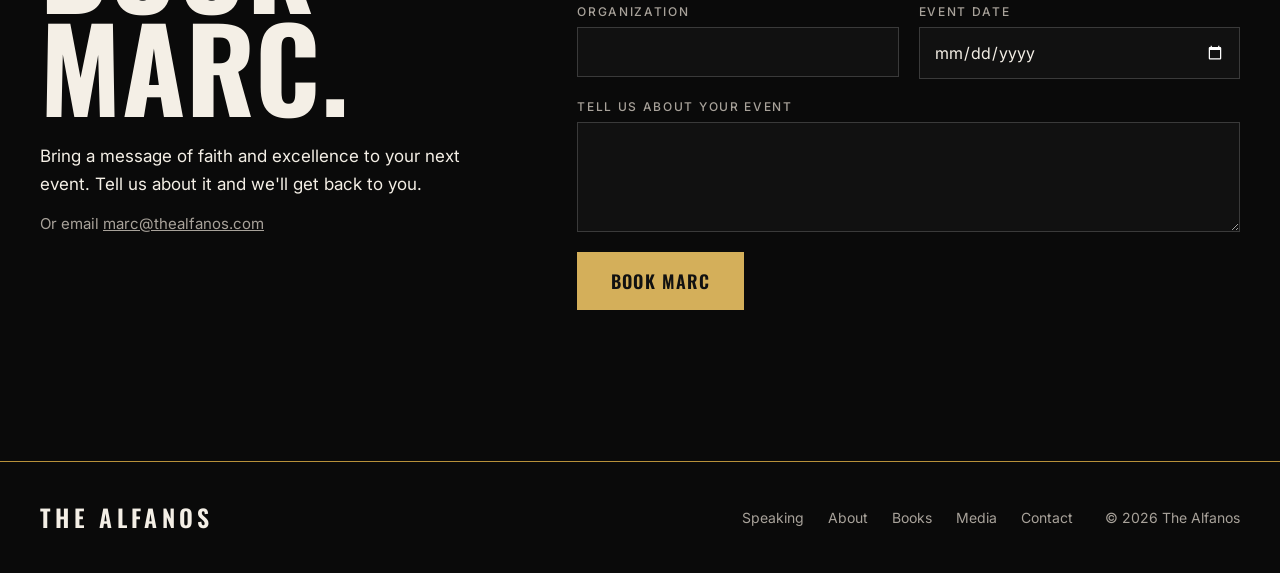
==== commit ab5bb0af: "Add speaker reel to home page and media kit Co-Authored-By: Claude Opus 5.5 <noreply@anthropic.com>" ====
--- a/index.html
+++ b/index.html
@@ -13,7 +13,7 @@
 <link rel="preconnect" href="https://fonts.googleapis.com">
 <link rel="preconnect" href="https://fonts.gstatic.com" crossorigin>
 <link href="https://fonts.googleapis.com/css2?family=Oswald:wght@500;600;700&family=Inter:wght@400;500;600&display=swap" rel="stylesheet">
-<link rel="stylesheet" href="css/style.css?v=6">
+<link rel="stylesheet" href="css/style.css?v=7">
 </head>
 <body>
 
@@ -38,7 +38,10 @@
   <div class="wrap hero-copy">
     <h1>From the kitchen<br>to the nations.</h1>
     <p>Keynote speaker, chef, author and evangelist.</p>
-    <a href="#book" class="btn">Book Marc</a>
+    <div class="hero-actions">
+      <a href="#book" class="btn">Book Marc</a>
+      <a href="#reel" class="btn btn-ghost">Watch the reel</a>
+    </div>
   </div>
 </section>
 
@@ -56,6 +59,14 @@
     <div>
       <span class="strip-icon pod" aria-hidden="true"><b>7K</b><i>Revelation</i></span>
       <strong>Host of</strong><span>The 7K Revelation Podcast</span></div>
+  </div>
+</section>
+
+<section class="section alt" id="reel">
+  <div class="wrap">
+    <p class="eyebrow">Speaker reel</p>
+    <h2>Watch Marc.</h2>
+    <div class="video"><iframe src="https://www.youtube-nocookie.com/embed/gX7YrsPkNiA?rel=0" title="Marc Alfano keynote speaker reel" loading="lazy" allow="accelerometer; encrypted-media; gyroscope; picture-in-picture; fullscreen" allowfullscreen></iframe></div>
   </div>
 </section>
 
--- a/css/style.css
+++ b/css/style.css
@@ -201,3 +201,10 @@
 .strip-icon.pod { display: inline-flex; flex-direction: column; justify-content: center; align-items: center; width: 52px; height: 52px; margin: -6px auto 6px; background: #1f3d61; border: 1px solid var(--gold-deep); border-radius: 6px; line-height: 1; }
 .strip-icon.pod b { font: 700 22px/1 Georgia, "Times New Roman", serif; color: #e8b923; }
 .strip-icon.pod i { font: 600 6px/1 var(--body); font-style: normal; letter-spacing: .14em; text-transform: uppercase; color: #fff; margin-top: 4px; }
+
+/* Speaker reel */
+.hero-actions { display: flex; gap: 14px; flex-wrap: wrap; }
+.video { position: relative; aspect-ratio: 16 / 9; background: #000; border: 1px solid var(--gold-deep); box-shadow: 0 24px 60px rgba(0,0,0,.5); }
+.video iframe { position: absolute; inset: 0; width: 100%; height: 100%; border: 0; }
+#reel .muted { margin-bottom: 24px; }
+#reel .muted a { color: var(--gold); }
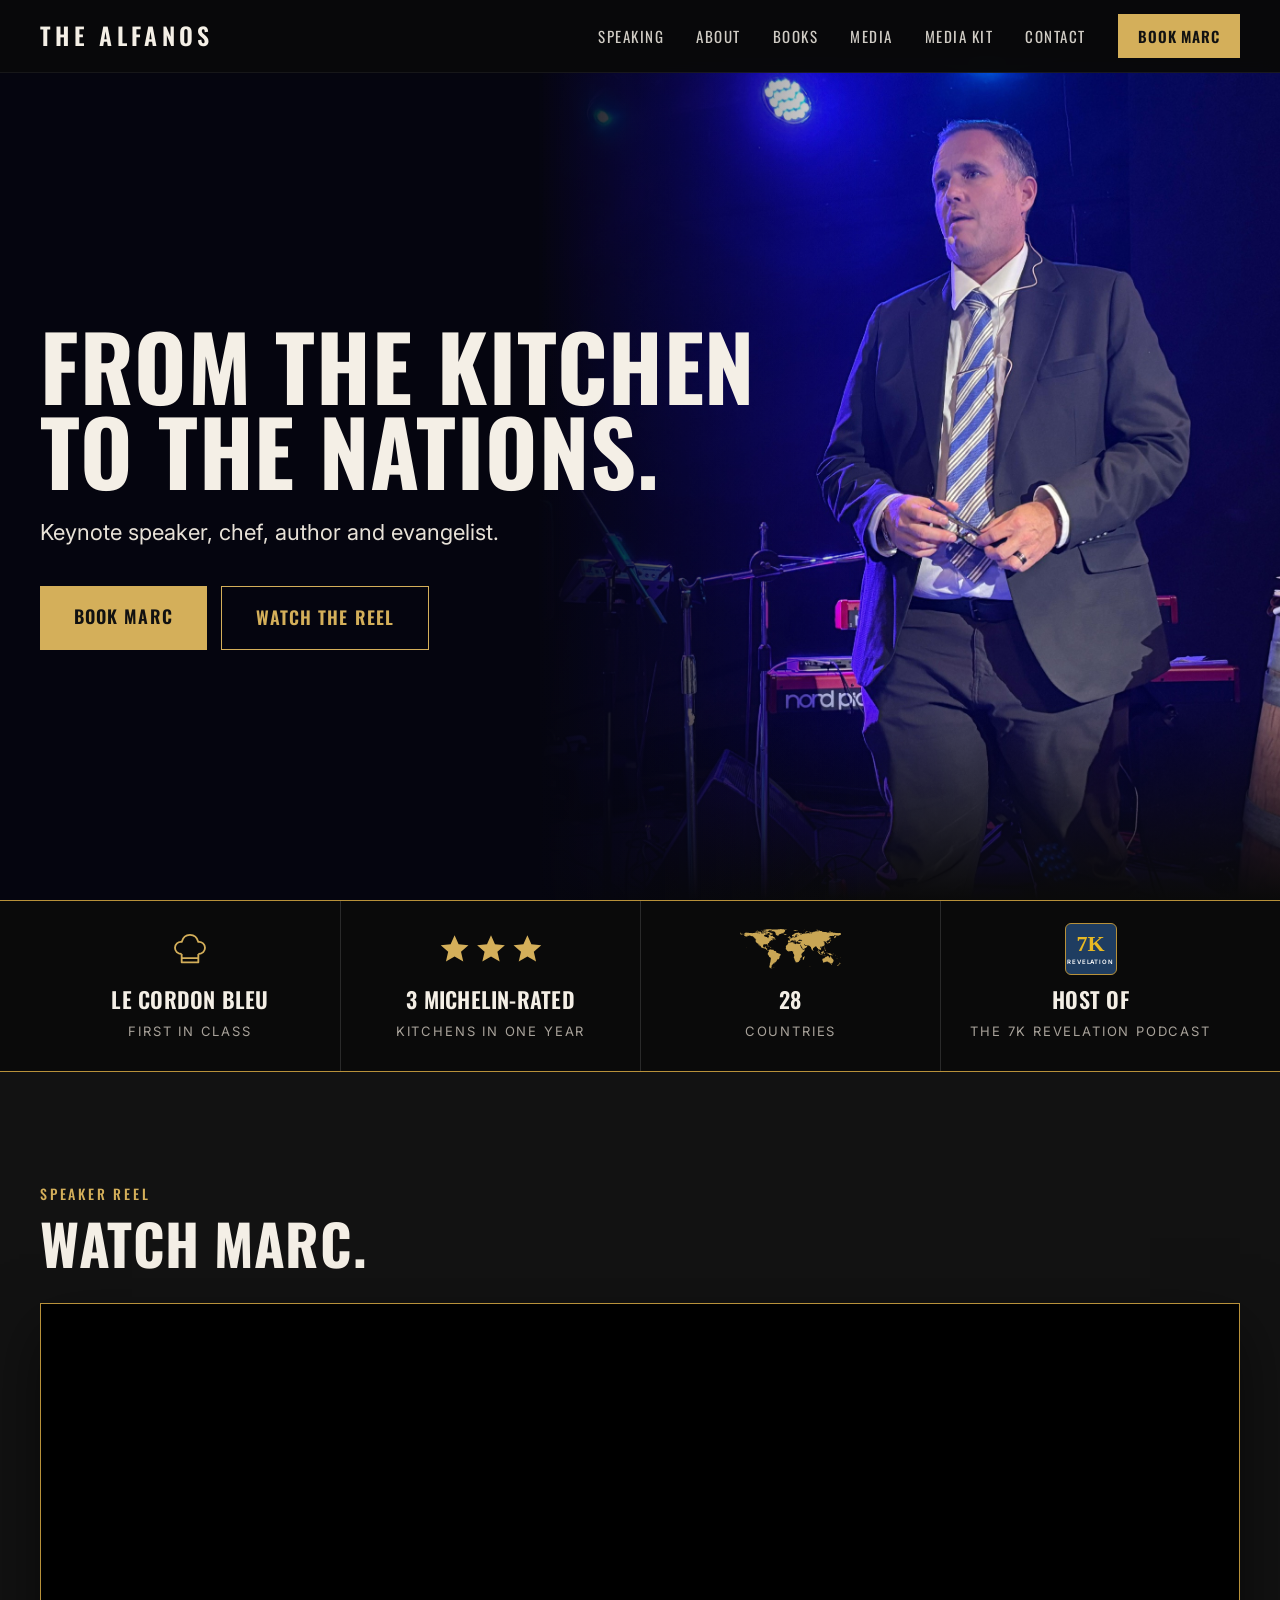
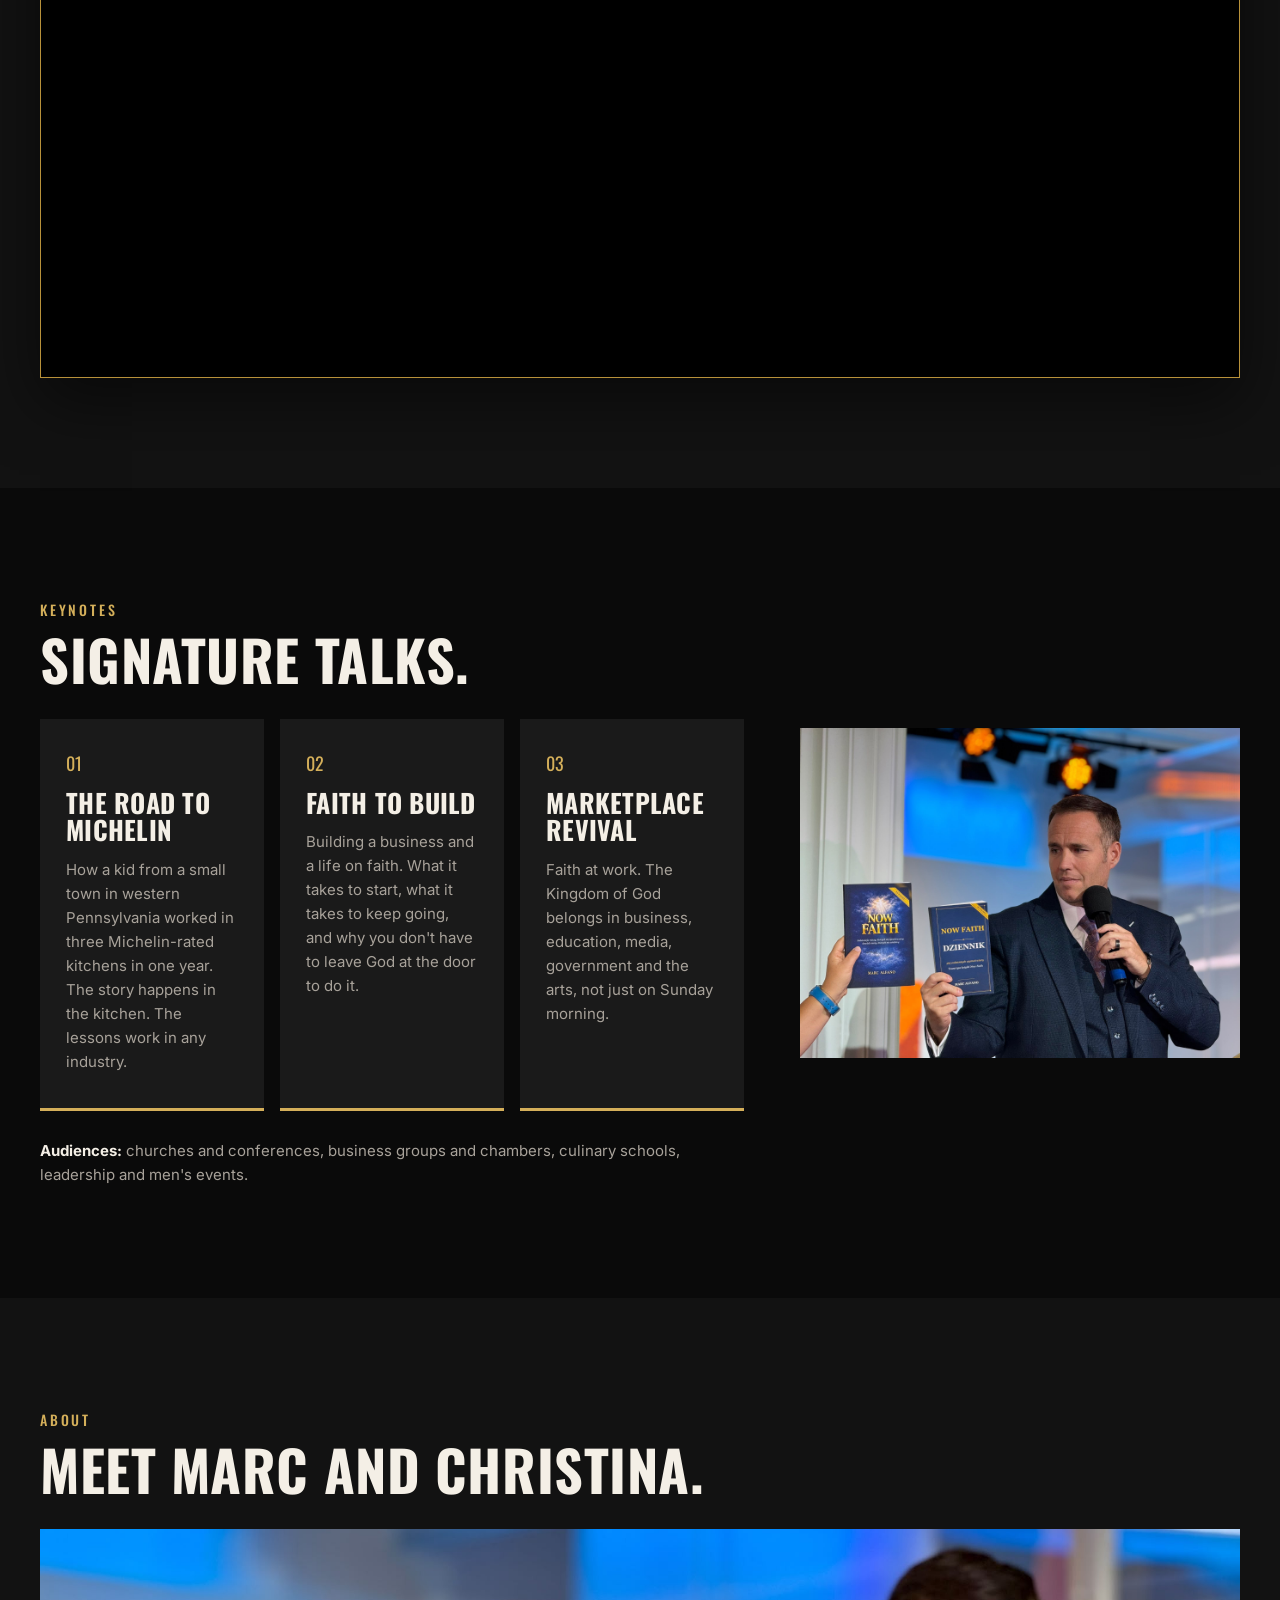
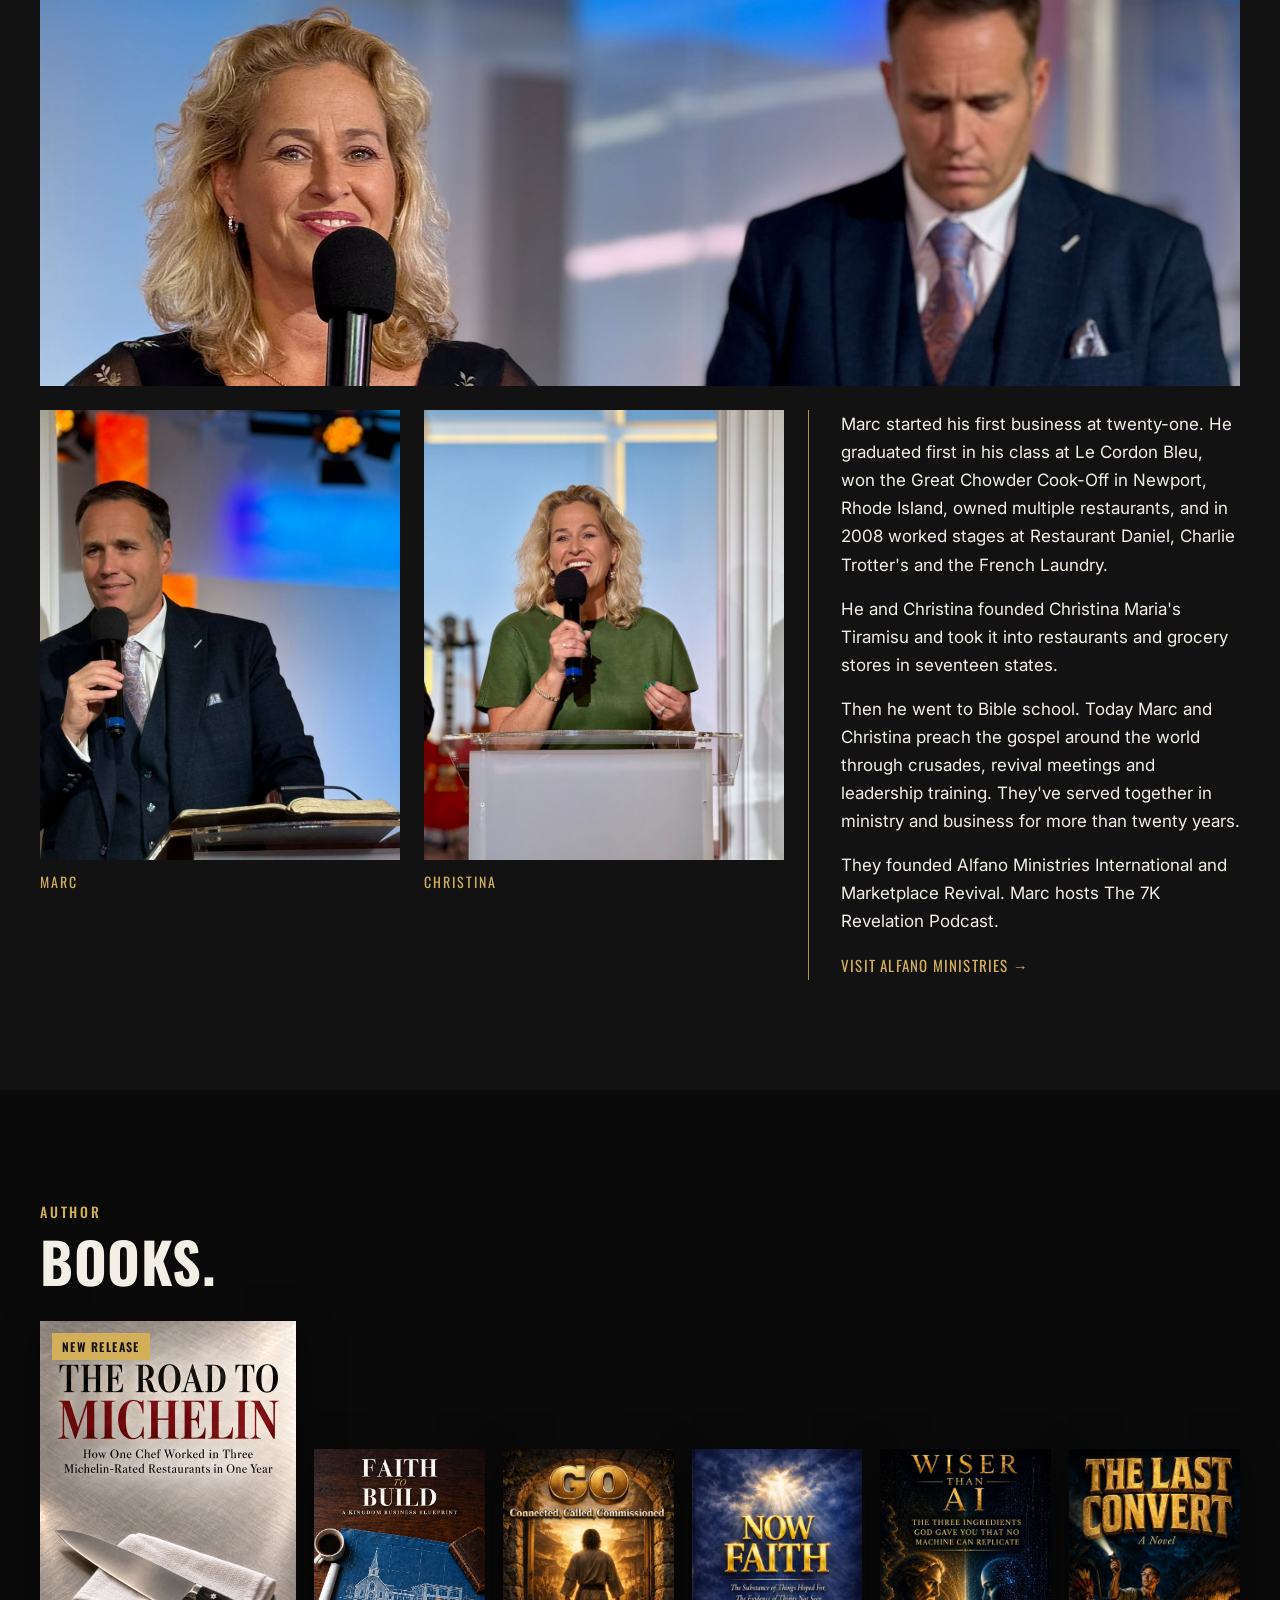
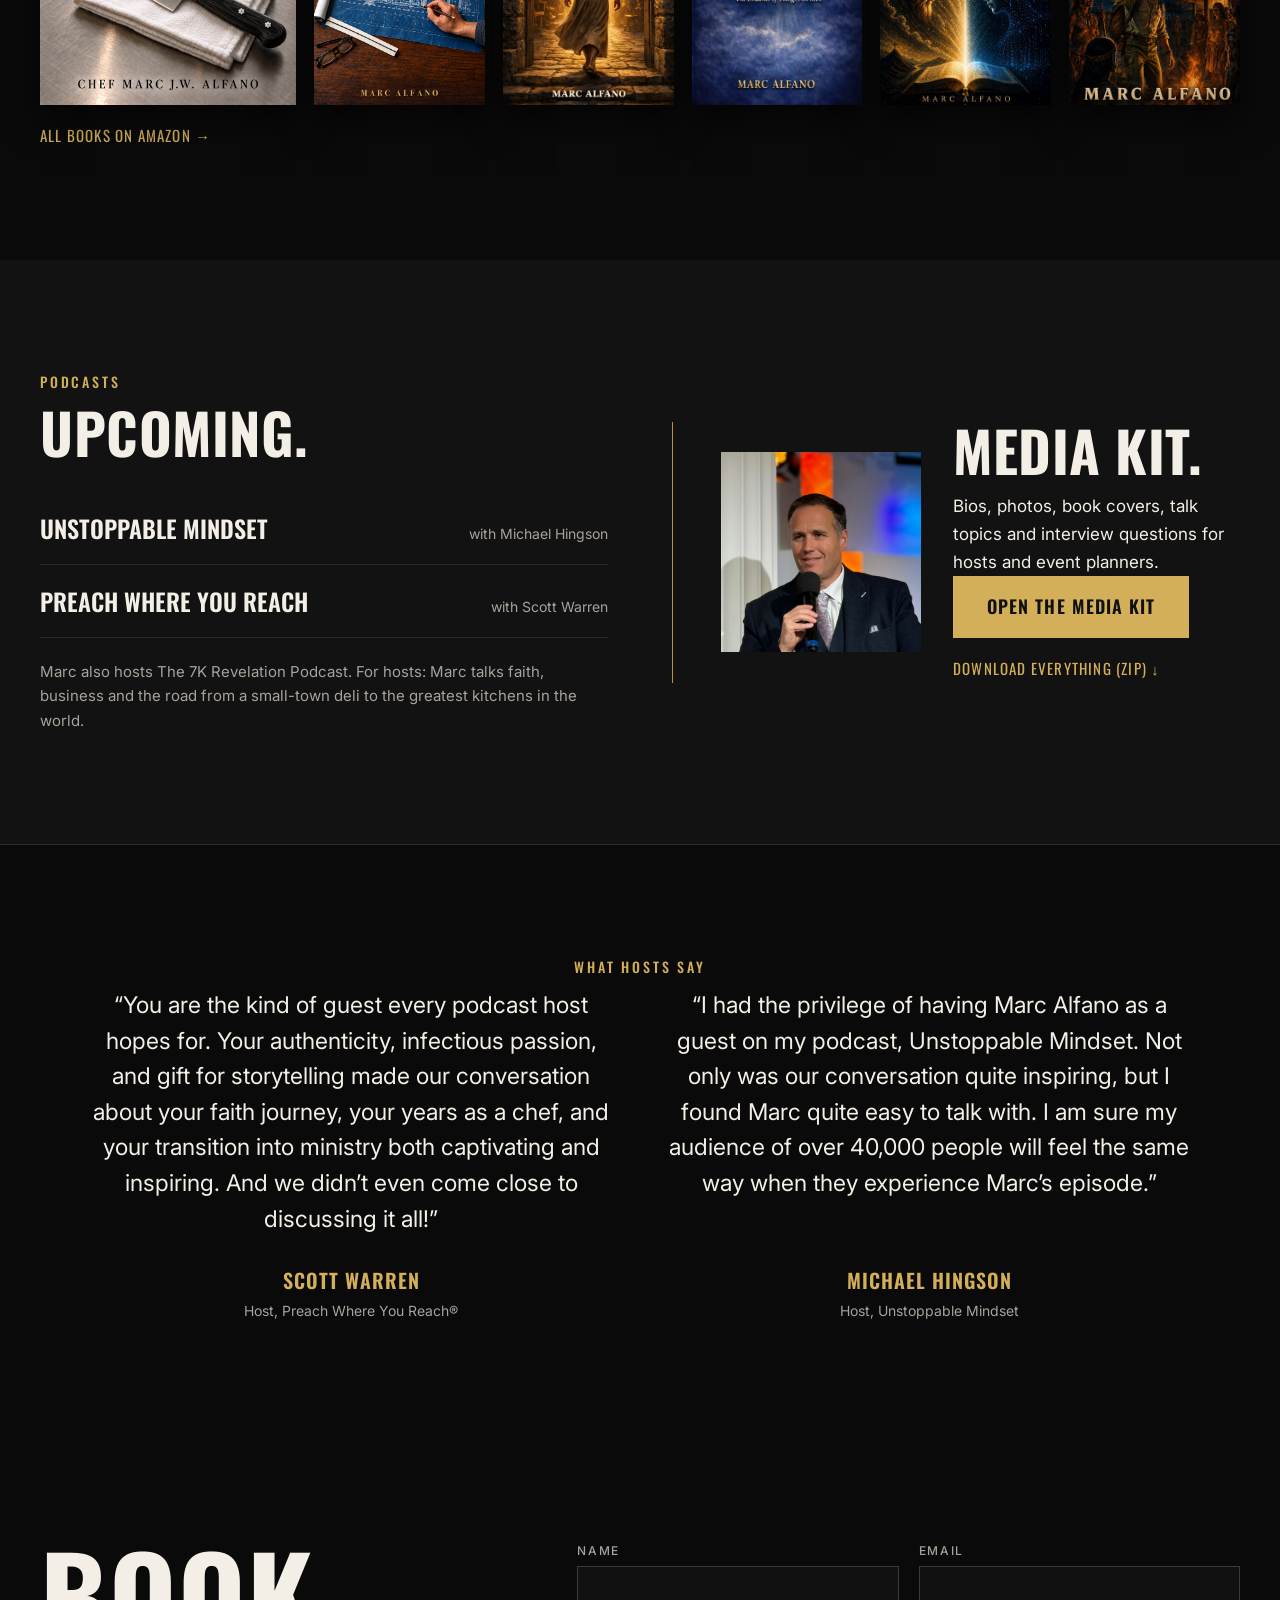
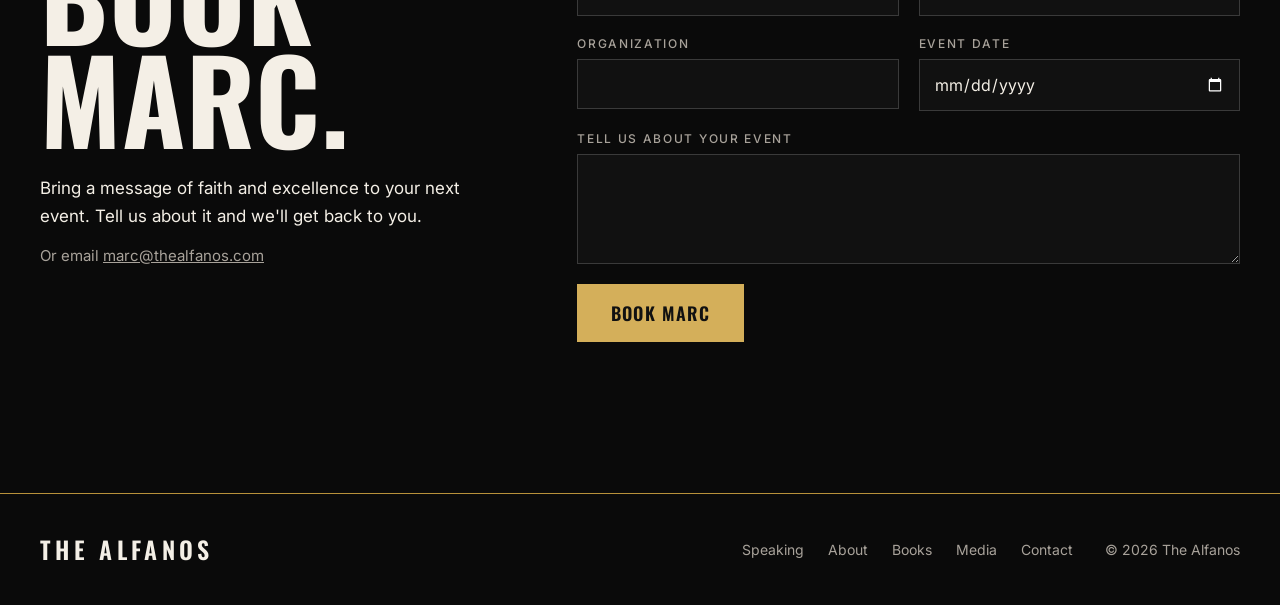
==== commit 05235a8b: "Add Michael Hingson testimonial; two-up quotes grid Co-Authored-By: Claude Opus 5.5 <noreply@anthrop" ====
--- a/index.html
+++ b/index.html
@@ -162,10 +162,16 @@
 <section class="section praise" id="praise">
   <div class="wrap">
     <p class="eyebrow">What hosts say</p>
+    <div class="quotes">
     <blockquote class="quote">
       <p>&ldquo;You are the kind of guest every podcast host hopes for. Your authenticity, infectious passion, and gift for storytelling made our conversation about your faith journey, your years as a chef, and your transition into ministry both captivating and inspiring. And we didn&rsquo;t even come close to discussing it all!&rdquo;</p>
       <footer><strong>Scott Warren</strong><span>Host, Preach Where You Reach&reg;</span></footer>
     </blockquote>
+    <blockquote class="quote">
+      <p>&ldquo;I had the privilege of having Marc Alfano as a guest on my podcast, Unstoppable Mindset. Not only was our conversation quite inspiring, but I found Marc quite easy to talk with. I am sure my audience of over 40,000 people will feel the same way when they experience Marc&rsquo;s episode.&rdquo;</p>
+      <footer><strong>Michael Hingson</strong><span>Host, Unstoppable Mindset</span></footer>
+    </blockquote>
+    </div>
   </div>
 </section>
 
--- a/css/style.css
+++ b/css/style.css
@@ -91,8 +91,9 @@
 .shows span { color: var(--muted); font-size: 14px; text-align: right; }
 .kit { display: grid; grid-template-columns: 200px 1fr; gap: 32px; align-items: center; border-left: 1px solid var(--gold-deep); padding-left: 48px; }
 .praise { border-top: 1px solid var(--line); text-align: center; }
-.quote { max-width: 860px; margin: 0 auto; }
-.quote p { font: 400 clamp(22px, 2.6vw, 30px)/1.45 var(--body); color: var(--text); margin-bottom: 28px; }
+.quotes { display: grid; grid-template-columns: 1fr 1fr; gap: 56px; max-width: 1100px; margin: 0 auto; }
+.quote { display: flex; flex-direction: column; justify-content: space-between; }
+.quote p { font: 400 clamp(19px, 1.8vw, 23px)/1.55 var(--body); color: var(--text); margin-bottom: 28px; }
 .quote footer { display: flex; flex-direction: column; gap: 4px; align-items: center; }
 .quote footer strong { font: 600 20px var(--head); text-transform: uppercase; color: var(--gold); letter-spacing: .05em; }
 .quote footer span { color: var(--muted); font-size: 14px; }
@@ -152,6 +153,7 @@
   .kit img { width: 160px; }
   .form { grid-template-columns: 1fr; }
   .shows li { flex-direction: column; gap: 2px; }
+  .quotes { grid-template-columns: 1fr; gap: 44px; }
   .shows span { text-align: left; }
   .footer nav { margin-left: 0; flex-wrap: wrap; }
 }
